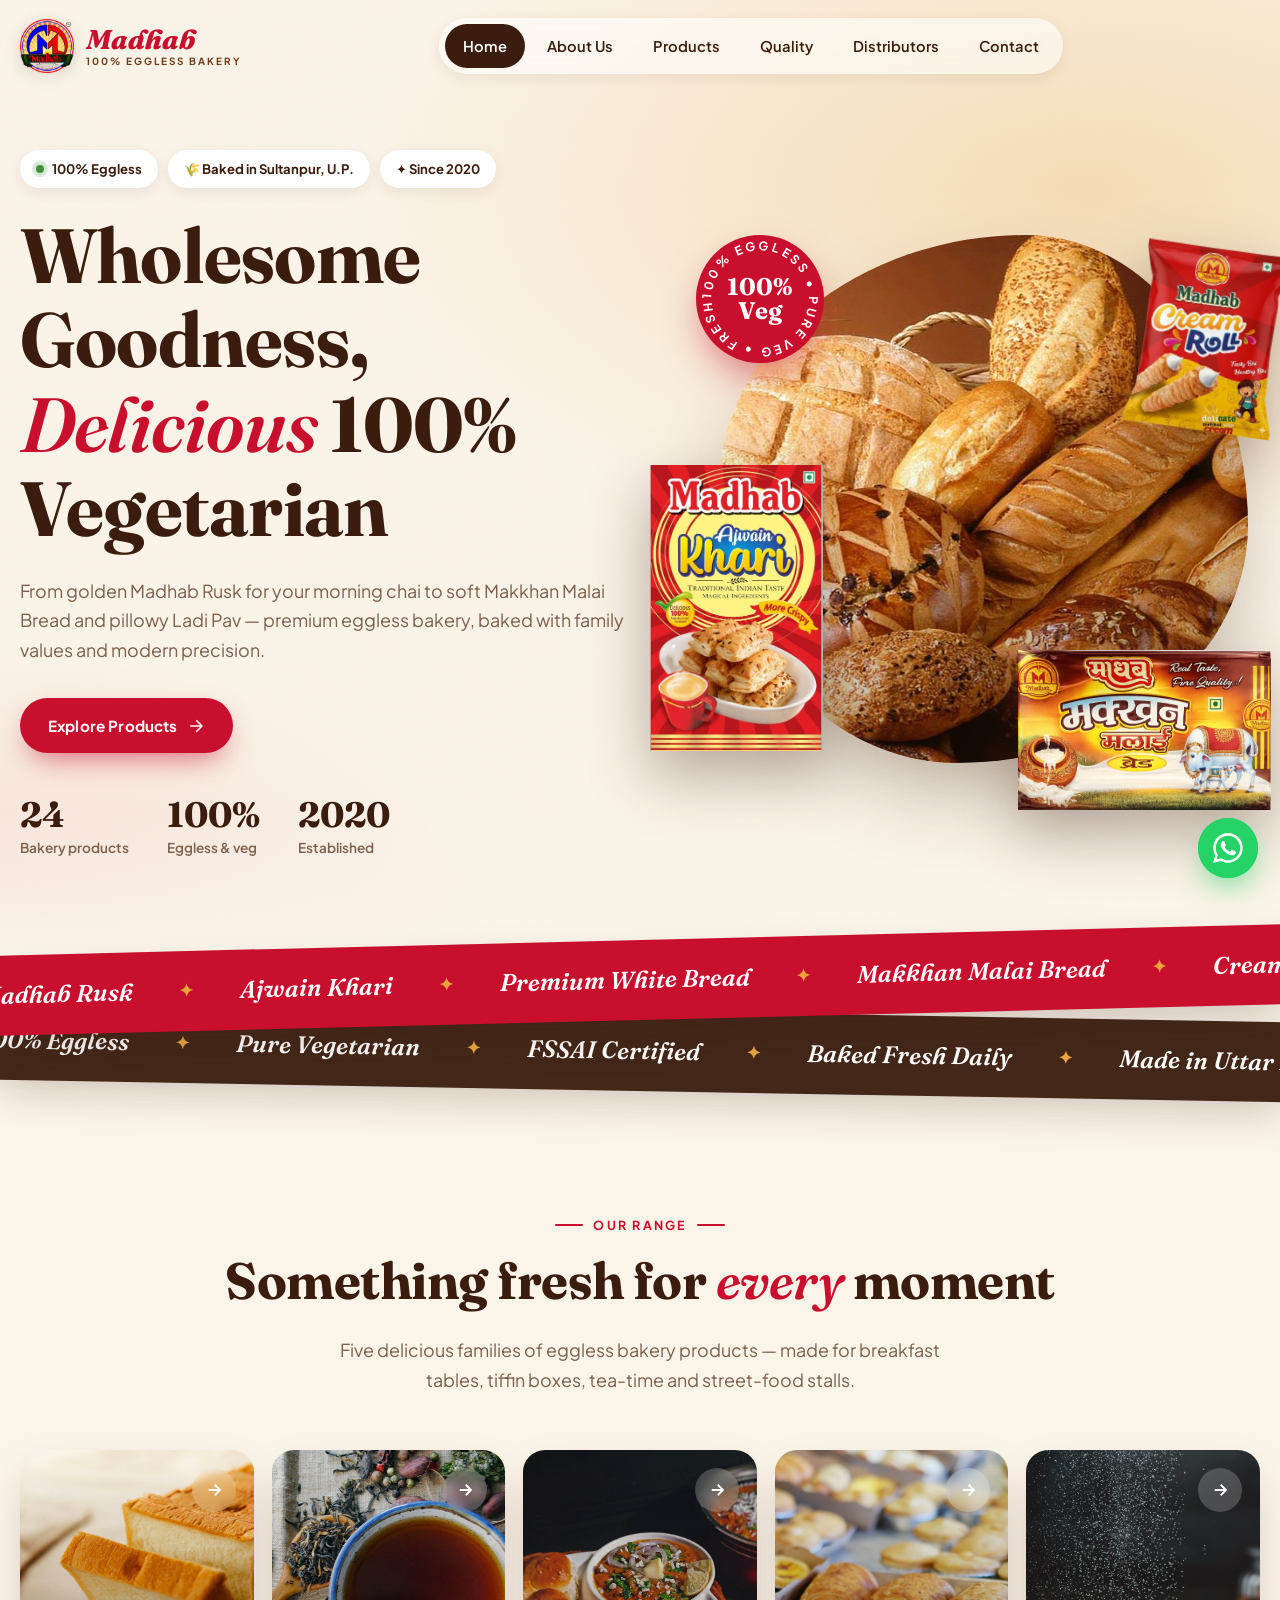
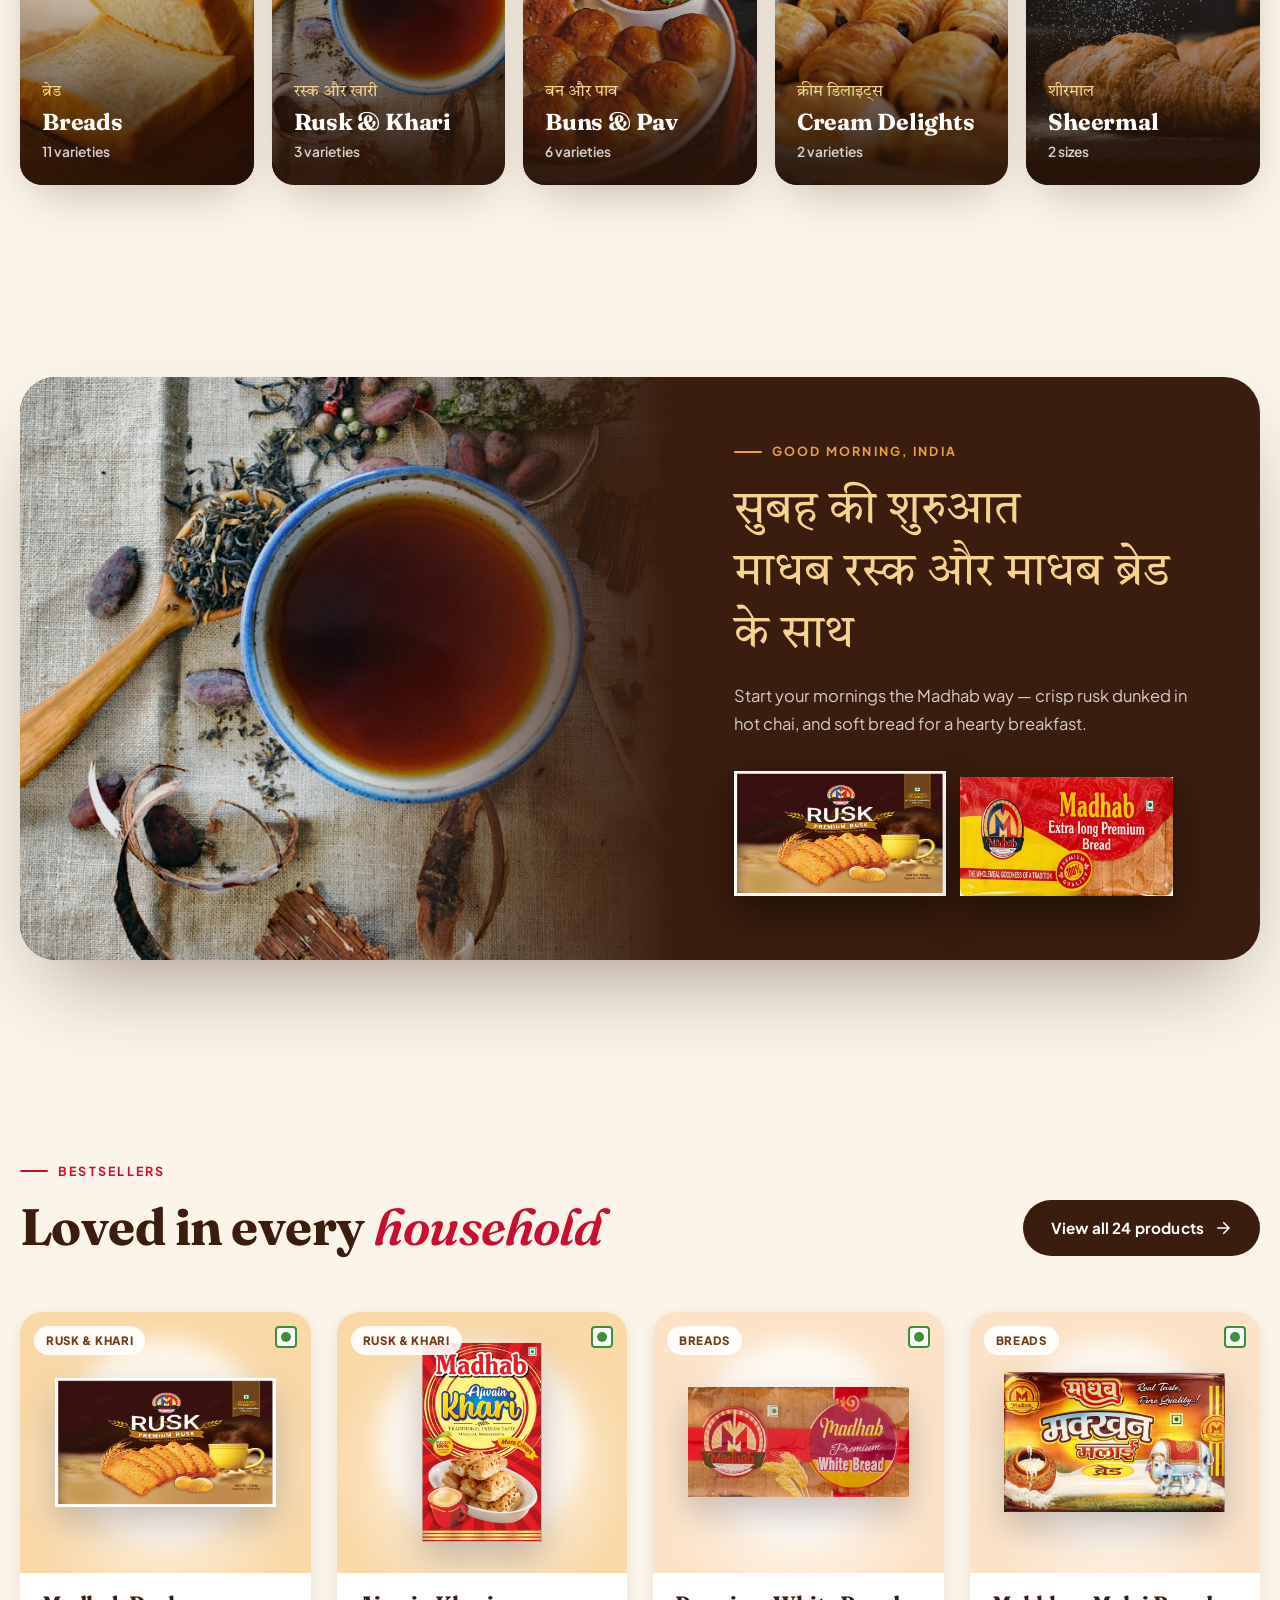
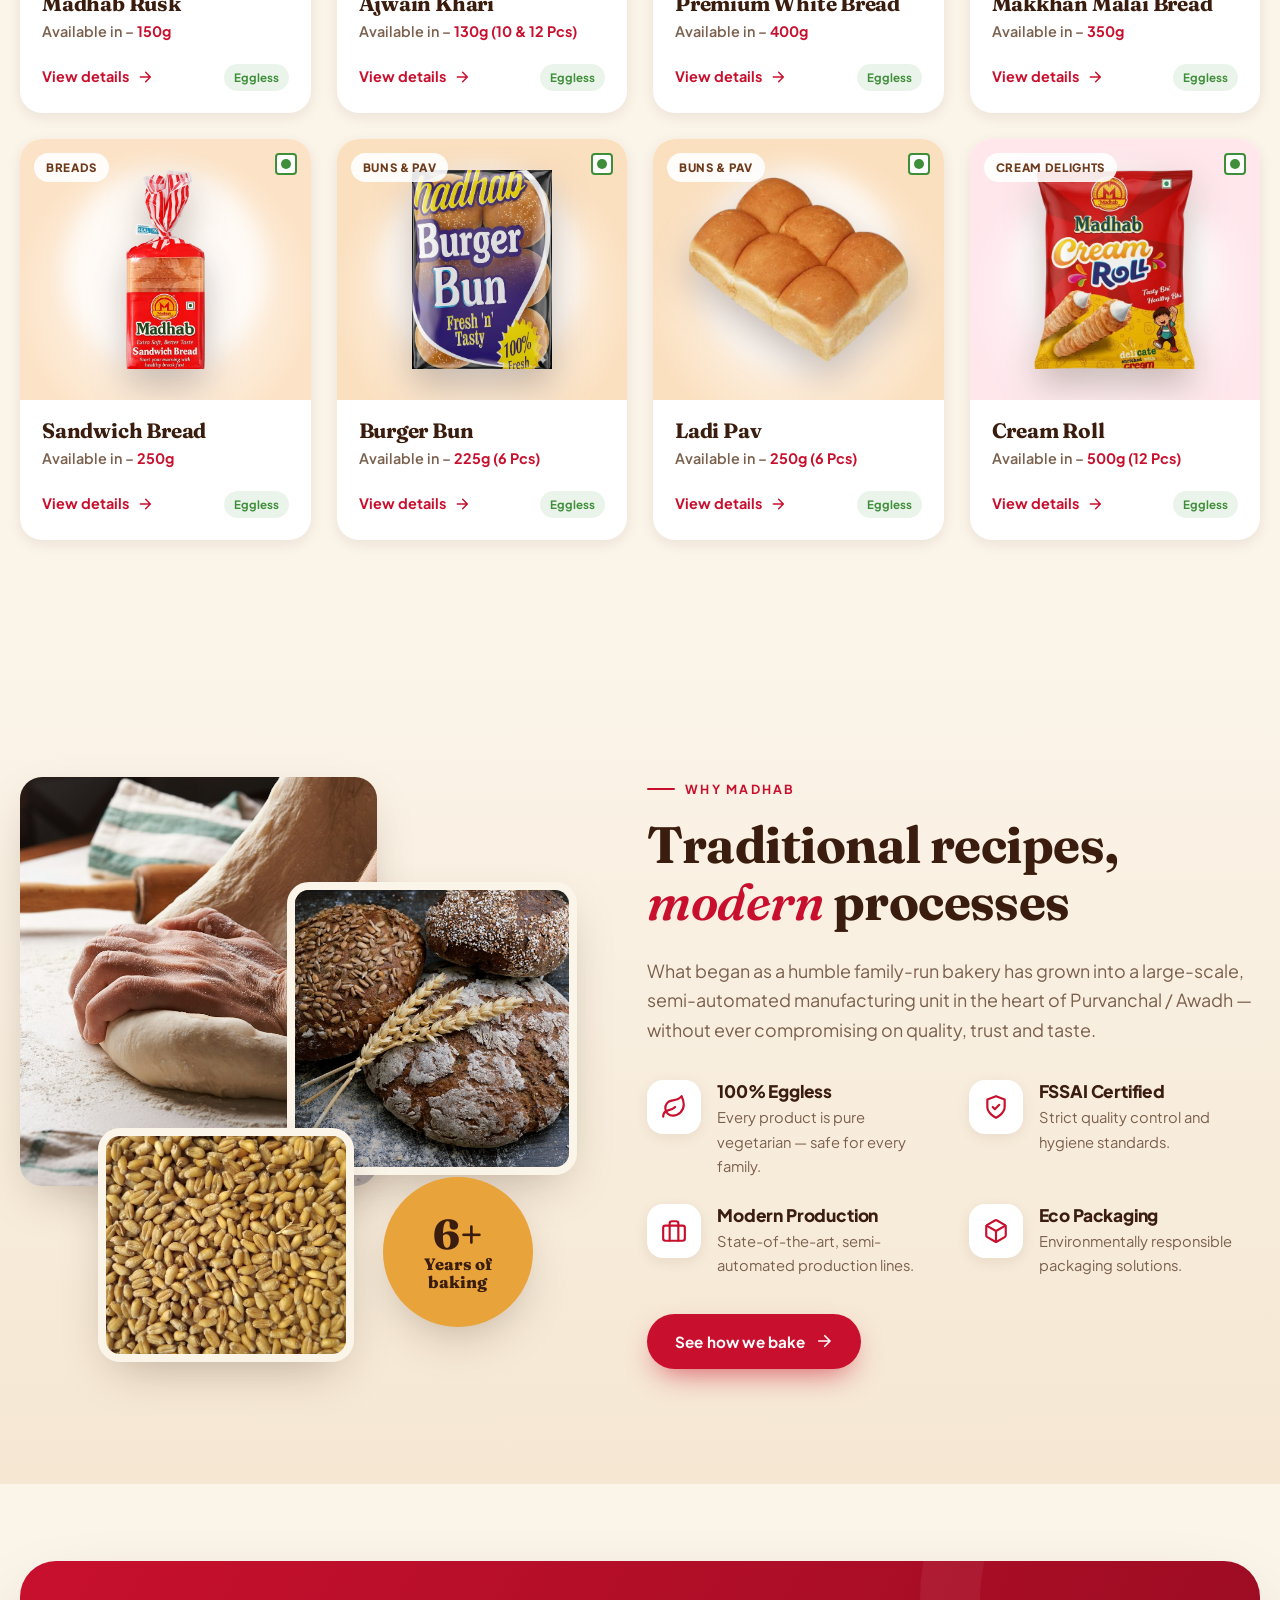
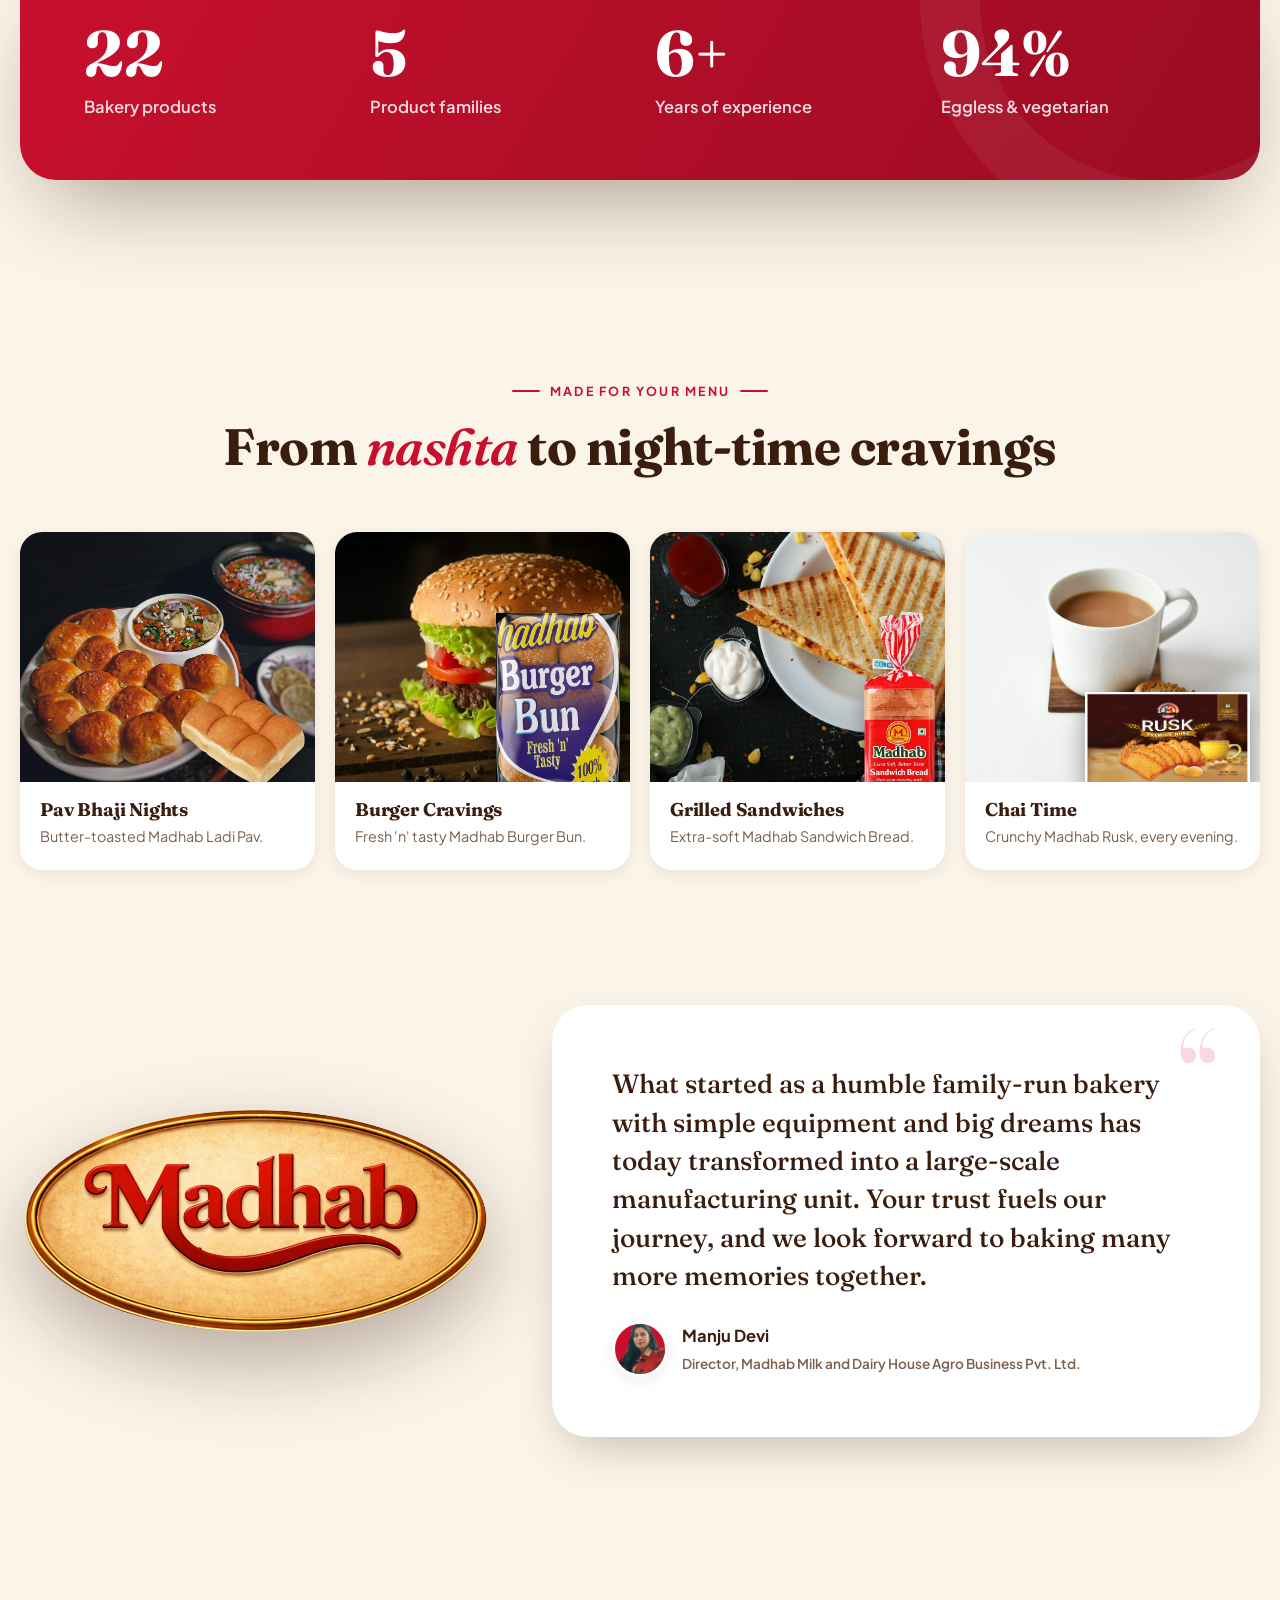
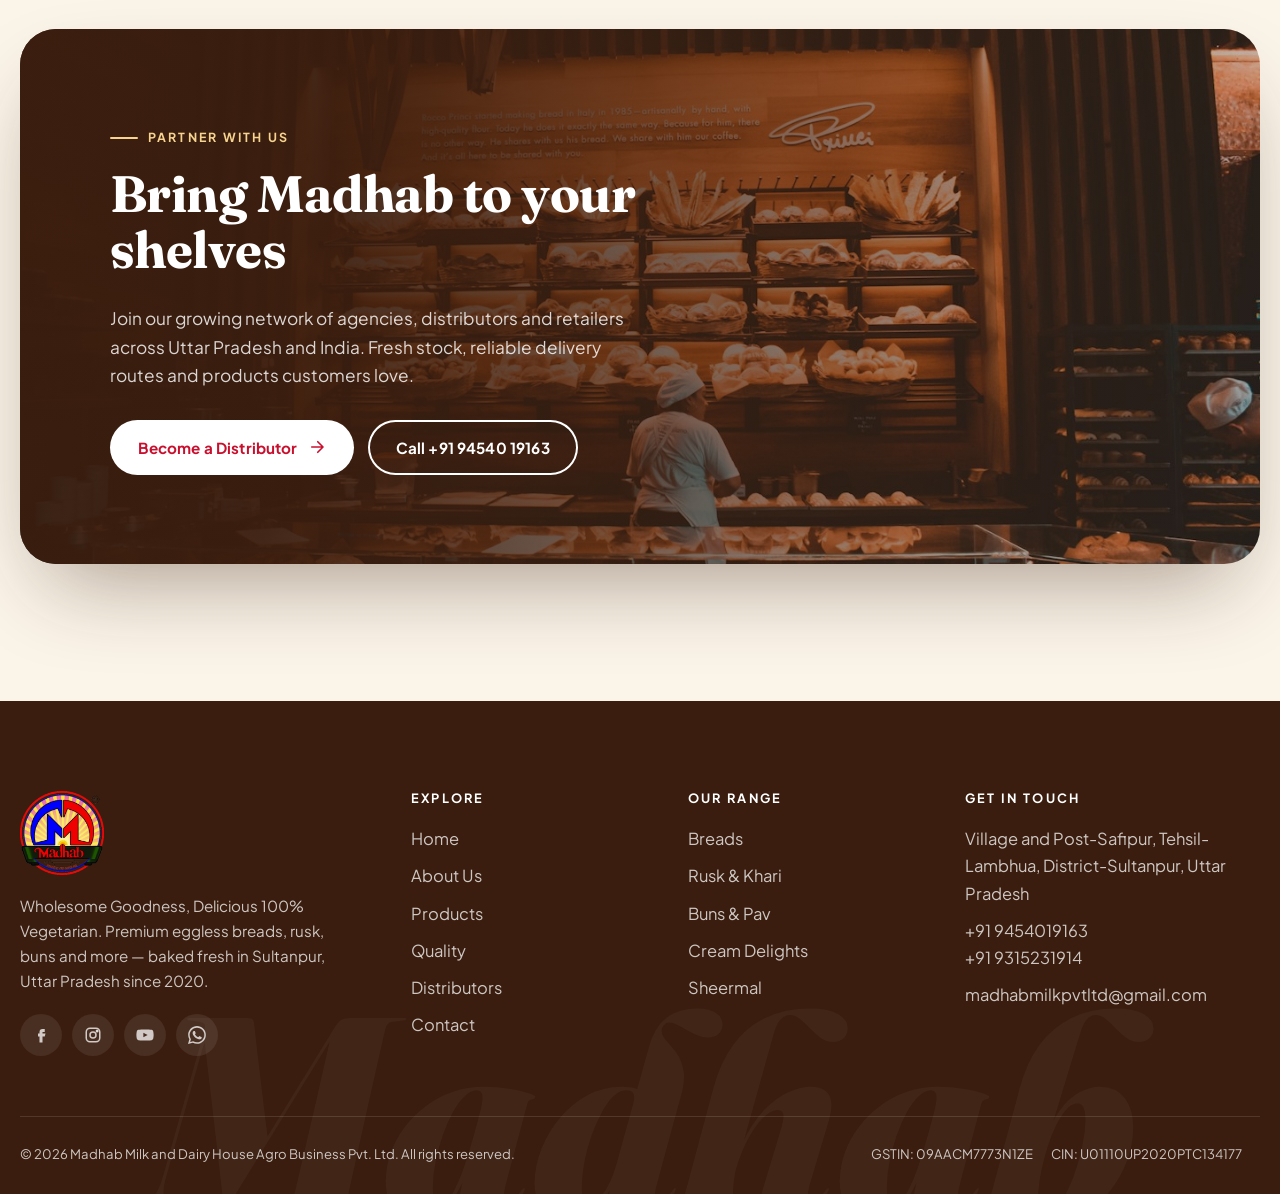
==== index.html @ 8123cd62 "website changes" ====
<!doctype html>
<html lang="en">
<head>
  <meta charset="utf-8">
  <meta name="viewport" content="width=device-width, initial-scale=1">
  <title>Madhab | Wholesome Goodness, Delicious 100% Vegetarian</title>
  <meta name="description" content="Madhab — premium 100% eggless bakery products from Sultanpur, Uttar Pradesh. Madhab Rusk, breads, Ajwain Khari, Cream Roll, Ladi Pav, Burger Bun, Sheermal and more.">
  <link rel="icon" href="assets/img/brand/emblem.png">
  <link rel="preconnect" href="https://fonts.googleapis.com">
  <link rel="preconnect" href="https://fonts.gstatic.com" crossorigin>
  <link href="https://fonts.googleapis.com/css2?family=Fraunces:ital,opsz,wght@0,9..144,500;0,9..144,700;0,9..144,800;1,9..144,500;1,9..144,600;1,9..144,800&family=Plus+Jakarta+Sans:wght@400;500;600;700;800&family=Tiro+Devanagari+Hindi&display=swap" rel="stylesheet">
  <link rel="stylesheet" href="css/style.css">
</head>
<body data-page="home">

  <!-- HERO -->
  <section class="hero">
    <div class="grain"></div>
    <div class="container hero-grid">
      <div>
        <div class="hero-badges reveal">
          <span class="pill"><span class="dot"></span> 100% Eggless</span>
          <span class="pill">🌾 Baked in Sultanpur, U.P.</span>
          <span class="pill">✦ Since 2020</span>
        </div>
        <h1 class="reveal" data-delay="1">
          <span class="line">Wholesome Goodness,</span>
          <span class="line"><em class="accent">Delicious</em> 100%</span>
          <span class="line">Vegetarian</span>
        </h1>
        <p class="lead reveal" data-delay="2">From golden Madhab Rusk for your morning chai to soft Makkhan Malai Bread and pillowy Ladi Pav — premium eggless bakery, baked with family values and modern precision.</p>
        <div class="hero-actions reveal" data-delay="3">
          <a class="btn btn-primary" href="products.html">Explore Products
            <svg viewBox="0 0 24 24" fill="none" stroke="currentColor" stroke-width="2.2" stroke-linecap="round" stroke-linejoin="round"><path d="M5 12h14M13 5l7 7-7 7"/></svg></a>
        </div>
        <div class="hero-stats reveal" data-delay="4">
          <div><strong data-count="24">24</strong><span>Bakery products</span></div>
          <div><strong data-count="100" data-suffix="%">100%</strong><span>Eggless &amp; veg</span></div>
          <div><strong>2020</strong><span>Established</span></div>
        </div>
      </div>

      <div class="hero-visual reveal" data-delay="2">
        <div class="hero-blob"><img src="assets/img/photos/hero-breads.jpg" alt="Freshly baked breads and buns"></div>
        <div class="hero-seal">
          <svg viewBox="0 0 100 100"><defs><path id="c" d="M50,50 m-38,0 a38,38 0 1,1 76,0 a38,38 0 1,1 -76,0"/></defs>
            <text font-size="9.5" font-weight="700" letter-spacing="2.2" fill="#fff"><textPath href="#c">100% EGGLESS • PURE VEG • FRESH •</textPath></text></svg>
          <b>100%<br>Veg</b>
        </div>
        <img class="float f1" src="assets/img/products/ajwain-khari.png" alt="Madhab Ajwain Khari">
        <img class="float f2" src="assets/img/products/cream-roll.png" alt="Madhab Cream Roll">
        <img class="float f3" src="assets/img/products/makkhan-malai-bread.png" alt="Madhab Makkhan Malai Bread">
      </div>
    </div>
  </section>

  <!-- MARQUEE -->
  <div class="marquee" aria-hidden="true">
    <div class="marquee-track">
      <span>Madhab Rusk</span><span>Ajwain Khari</span><span>Premium White Bread</span><span>Makkhan Malai Bread</span><span>Cream Roll</span><span>Cream Bun</span><span>Ladi Pav</span><span>Burger Bun</span><span>Sheermal Roti</span><span>Fruit Gattu</span>
      <span>Madhab Rusk</span><span>Ajwain Khari</span><span>Premium White Bread</span><span>Makkhan Malai Bread</span><span>Cream Roll</span><span>Cream Bun</span><span>Ladi Pav</span><span>Burger Bun</span><span>Sheermal Roti</span><span>Fruit Gattu</span>
    </div>
  </div>
  <div class="marquee alt" aria-hidden="true">
    <div class="marquee-track">
      <span>100% Eggless</span><span>Pure Vegetarian</span><span>FSSAI Certified</span><span>Baked Fresh Daily</span><span>Made in Uttar Pradesh</span><span>Trusted Across India</span>
      <span>100% Eggless</span><span>Pure Vegetarian</span><span>FSSAI Certified</span><span>Baked Fresh Daily</span><span>Made in Uttar Pradesh</span><span>Trusted Across India</span>
    </div>
  </div>

  <!-- CATEGORIES -->
  <section class="section">
    <div class="container">
      <div class="section-head center reveal">
        <span class="eyebrow">Our Range</span>
        <h2>Something fresh for <em class="accent">every</em> moment</h2>
        <p class="lead">Five delicious families of eggless bakery products — made for breakfast tables, tiffin boxes, tea-time and street-food stalls.</p>
      </div>
      <div class="cat-grid">
        <a class="cat-card reveal" href="products.html#breads"><img class="bg" src="assets/img/photos/sliced-bread.jpg" alt=""><span class="arrow"><svg viewBox="0 0 24 24" fill="none" stroke="currentColor" stroke-width="2.4"><path d="M5 12h14M13 5l7 7-7 7"/></svg></span><span class="hindi">ब्रेड</span><h3>Breads</h3><small>11 varieties</small></a>
        <a class="cat-card reveal" data-delay="1" href="products.html#rusk-khari"><img class="bg" src="assets/img/photos/chai.jpg" alt=""><span class="arrow"><svg viewBox="0 0 24 24" fill="none" stroke="currentColor" stroke-width="2.4"><path d="M5 12h14M13 5l7 7-7 7"/></svg></span><span class="hindi">रस्क और खारी</span><h3>Rusk &amp; Khari</h3><small>3 varieties</small></a>
        <a class="cat-card reveal" data-delay="2" href="products.html#buns-pav"><img class="bg" src="assets/img/photos/pav-bhaji.jpg" alt=""><span class="arrow"><svg viewBox="0 0 24 24" fill="none" stroke="currentColor" stroke-width="2.4"><path d="M5 12h14M13 5l7 7-7 7"/></svg></span><span class="hindi">बन और पाव</span><h3>Buns &amp; Pav</h3><small>6 varieties</small></a>
        <a class="cat-card reveal" data-delay="3" href="products.html#cream"><img class="bg" src="assets/img/photos/baked-tray.jpg" alt=""><span class="arrow"><svg viewBox="0 0 24 24" fill="none" stroke="currentColor" stroke-width="2.4"><path d="M5 12h14M13 5l7 7-7 7"/></svg></span><span class="hindi">क्रीम डिलाइट्स</span><h3>Cream Delights</h3><small>2 varieties</small></a>
        <a class="cat-card reveal" data-delay="4" href="products.html#sheermal"><img class="bg" src="assets/img/photos/flour-loaf.jpg" alt=""><span class="arrow"><svg viewBox="0 0 24 24" fill="none" stroke="currentColor" stroke-width="2.4"><path d="M5 12h14M13 5l7 7-7 7"/></svg></span><span class="hindi">शीरमाल</span><h3>Sheermal</h3><small>2 sizes</small></a>
      </div>
    </div>
  </section>

  <!-- MORNING BAND -->
  <section class="section-tight">
    <div class="container">
      <div class="morning reveal">
        <div class="morning-photo"><img src="assets/img/photos/chai.jpg" alt="A cup of hot chai"></div>
        <div class="morning-copy">
          <span class="eyebrow" style="color:var(--gold)">Good Morning, India</span>
          <p class="hindi">सुबह की शुरुआत<br>माधब रस्क और माधब ब्रेड के साथ</p>
          <p>Start your mornings the Madhab way — crisp rusk dunked in hot chai, and soft bread for a hearty breakfast.</p>
          <div class="morning-packs">
            <img src="assets/img/products/rusk-150g.png" alt="Madhab Rusk 150g">
            <img src="assets/img/products/extra-long-premium-bread.png" alt="Madhab Extra Long Premium Bread">
          </div>
        </div>
      </div>
    </div>
  </section>

  <!-- FEATURED -->
  <section class="section">
    <div class="container">
      <div class="section-head reveal" style="display:flex;justify-content:space-between;align-items:end;gap:30px;flex-wrap:wrap">
        <div>
          <span class="eyebrow">Bestsellers</span>
          <h2 style="margin:0">Loved in every <em class="accent">household</em></h2>
        </div>
        <a class="btn btn-dark" href="products.html">View all 24 products
          <svg viewBox="0 0 24 24" fill="none" stroke="currentColor" stroke-width="2.2" stroke-linecap="round" stroke-linejoin="round"><path d="M5 12h14M13 5l7 7-7 7"/></svg></a>
      </div>
      <div class="product-grid" id="featured-grid"></div>
    </div>
  </section>

  <!-- WHY MADHAB -->
  <section class="section" style="background:linear-gradient(180deg,var(--cream),var(--cream-2))">
    <div class="container why-grid">
      <div class="collage reveal">
        <img class="c1" src="assets/img/photos/kneading.jpg" alt="Baker kneading dough">
        <img class="c2" src="assets/img/photos/rustic-loaves.jpg" alt="Freshly baked loaves">
        <img class="c3" src="assets/img/photos/wheat-grains.jpg" alt="Wheat grains">
        <div class="badge-round"><div><span>6+</span>Years of<br>baking</div></div>
      </div>
      <div>
        <span class="eyebrow reveal">Why Madhab</span>
        <h2 class="reveal" data-delay="1">Traditional recipes, <em class="accent">modern</em> processes</h2>
        <p class="lead reveal" data-delay="2">What began as a humble family-run bakery has grown into a large-scale, semi-automated manufacturing unit in the heart of Purvanchal / Awadh — without ever compromising on quality, trust and taste.</p>
        <div class="feature-list">
          <div class="feature reveal">
            <div class="ico"><svg viewBox="0 0 24 24" fill="none" stroke="currentColor" stroke-width="2" stroke-linecap="round" stroke-linejoin="round"><path d="M11 20A7 7 0 0 1 9.8 6.1C15.5 5 17 4.5 19 2c1 2 2 4.2 2 8 0 5.5-4.8 10-10 10Z"/><path d="M2 21c0-3 1.9-5.4 5.2-6.1C9.5 14.4 12 13 13 12"/></svg></div>
            <div><h4>100% Eggless</h4><p>Every product is pure vegetarian — safe for every family.</p></div>
          </div>
          <div class="feature reveal" data-delay="1">
            <div class="ico"><svg viewBox="0 0 24 24" fill="none" stroke="currentColor" stroke-width="2" stroke-linecap="round" stroke-linejoin="round"><path d="M12 22s8-4 8-10V5l-8-3-8 3v7c0 6 8 10 8 10z"/><path d="m9 12 2 2 4-4"/></svg></div>
            <div><h4>FSSAI Certified</h4><p>Strict quality control and hygiene standards.</p></div>
          </div>
          <div class="feature reveal">
            <div class="ico"><svg viewBox="0 0 24 24" fill="none" stroke="currentColor" stroke-width="2" stroke-linecap="round" stroke-linejoin="round"><rect x="2" y="7" width="20" height="14" rx="2"/><path d="M16 21V5a2 2 0 0 0-2-2h-4a2 2 0 0 0-2 2v16"/></svg></div>
            <div><h4>Modern Production</h4><p>State-of-the-art, semi-automated production lines.</p></div>
          </div>
          <div class="feature reveal" data-delay="1">
            <div class="ico"><svg viewBox="0 0 24 24" fill="none" stroke="currentColor" stroke-width="2" stroke-linecap="round" stroke-linejoin="round"><path d="M21 16V8a2 2 0 0 0-1-1.7l-7-4a2 2 0 0 0-2 0l-7 4A2 2 0 0 0 3 8v8a2 2 0 0 0 1 1.7l7 4a2 2 0 0 0 2 0l7-4a2 2 0 0 0 1-1.7z"/><path d="M3.3 7 12 12l8.7-5M12 22V12"/></svg></div>
            <div><h4>Eco Packaging</h4><p>Environmentally responsible packaging solutions.</p></div>
          </div>
        </div>
        <a class="btn btn-primary reveal" href="quality.html" style="margin-top:36px">See how we bake
          <svg viewBox="0 0 24 24" fill="none" stroke="currentColor" stroke-width="2.2" stroke-linecap="round" stroke-linejoin="round"><path d="M5 12h14M13 5l7 7-7 7"/></svg></a>
      </div>
    </div>
  </section>

  <!-- STATS -->
  <section class="section-tight">
    <div class="container">
      <div class="stats-band reveal">
        <div class="stat"><strong data-count="24">24</strong><span>Bakery products</span></div>
        <div class="stat"><strong data-count="5">5</strong><span>Product families</span></div>
        <div class="stat"><strong data-count="6" data-suffix="+">6+</strong><span>Years of experience</span></div>
        <div class="stat"><strong data-count="100" data-suffix="%">100%</strong><span>Eggless &amp; vegetarian</span></div>
      </div>
    </div>
  </section>

  <!-- MEALS -->
  <section class="section">
    <div class="container">
      <div class="section-head center reveal">
        <span class="eyebrow">Made for your menu</span>
        <h2>From <em class="accent">nashta</em> to night-time cravings</h2>
      </div>
      <div class="meals">
        <a class="meal reveal" href="product.html?id=ladi-pav-250g">
          <div class="meal-img"><img src="assets/img/photos/pav-bhaji.jpg" alt="Pav bhaji"><img class="pack" src="assets/img/products/ladi-pav-250g.png" alt=""></div>
          <div class="meal-body"><h4>Pav Bhaji Nights</h4><p>Butter-toasted Madhab Ladi Pav.</p></div>
        </a>
        <a class="meal reveal" data-delay="1" href="product.html?id=burger-bun">
          <div class="meal-img"><img src="assets/img/photos/burger.jpg" alt="Veg burger"><img class="pack" src="assets/img/products/burger-bun.png" alt=""></div>
          <div class="meal-body"><h4>Burger Cravings</h4><p>Fresh 'n' tasty Madhab Burger Bun.</p></div>
        </a>
        <a class="meal reveal" data-delay="2" href="product.html?id=sandwich-bread">
          <div class="meal-img"><img src="assets/img/photos/sandwich.jpg" alt="Grilled sandwich"><img class="pack" src="assets/img/products/sandwich-bread.png" alt="" style="width:24%"></div>
          <div class="meal-body"><h4>Grilled Sandwiches</h4><p>Extra-soft Madhab Sandwich Bread.</p></div>
        </a>
        <a class="meal reveal" data-delay="3" href="product.html?id=madhab-rusk-150g">
          <div class="meal-img"><img src="assets/img/photos/tea-cookies.jpg" alt="Tea time"><img class="pack" src="assets/img/products/rusk-150g.png" alt="" style="width:56%"></div>
          <div class="meal-body"><h4>Chai Time</h4><p>Crunchy Madhab Rusk, every evening.</p></div>
        </a>
      </div>
    </div>
  </section>

  <!-- DIRECTOR QUOTE -->
  <section class="section" style="padding-top:20px">
    <div class="container quote-wrap">
      <div class="wordmark-art reveal"><img class="wm" src="assets/img/brand/wordmark.png" alt="Madhab"></div>
      <div class="quote-card reveal" data-delay="1">
        <div class="qmark">“</div>
        <blockquote>What started as a humble family-run bakery with simple equipment and big dreams has today transformed into a large-scale manufacturing unit. Your trust fuels our journey, and we look forward to baking many more memories together.</blockquote>
        <div class="quote-author">
          <img class="av av-photo" src="assets/img/team/manju-devi.png" alt="">
          <div><strong>Manju Devi</strong><span>Director, Madhab Milk and Dairy House Agro Business Pvt. Ltd.</span></div>
        </div>
      </div>
    </div>
  </section>

  <!-- CTA -->
  <section class="section-tight">
    <div class="container">
      <div class="cta reveal">
        <img src="assets/img/photos/bakery-shop.jpg" alt="">
        <span class="eyebrow" style="color:var(--gold-soft)">Partner with us</span>
        <h2>Bring Madhab to your shelves</h2>
        <p>Join our growing network of agencies, distributors and retailers across Uttar Pradesh and India. Fresh stock, reliable delivery routes and products customers love.</p>
        <div class="btns">
          <a class="btn btn-light" href="distributor.html">Become a Distributor
            <svg viewBox="0 0 24 24" fill="none" stroke="currentColor" stroke-width="2.2" stroke-linecap="round" stroke-linejoin="round"><path d="M5 12h14M13 5l7 7-7 7"/></svg></a>
          <a class="btn btn-ghost" style="color:#fff;box-shadow:inset 0 0 0 2px #fff" href="tel:+919454019163">Call +91 94540 19163</a>
        </div>
      </div>
    </div>
  </section>

  <script src="js/products.js"></script>
  <script src="js/main.js"></script>
</body>
</html>
---- css/style.css ----
/* ==========================================================
   Madhab — Wholesome Goodness, Delicious 100% Vegetarian
   ========================================================== */
:root {
  --cream: #FBF4E9;
  --cream-2: #F5E7D2;
  --cream-3: #EED9BA;
  --red: #C8102E;
  --red-deep: #9A0C22;
  --brown: #3A1D0E;
  --brown-2: #6E3B1C;
  --gold: #E8A33A;
  --gold-soft: #F6D38E;
  --green: #3F8F3A;
  --text: #2B190E;
  --muted: #7B604D;
  --white: #fff;
  --radius: 22px;
  --radius-lg: 36px;
  --shadow-sm: 0 4px 14px rgba(58, 29, 14, .08);
  --shadow: 0 18px 50px -18px rgba(58, 29, 14, .35);
  --shadow-lg: 0 40px 90px -30px rgba(58, 29, 14, .45);
  --ff-display: "Fraunces", Georgia, serif;
  --ff-body: "Plus Jakarta Sans", system-ui, -apple-system, sans-serif;
  --ff-hindi: "Tiro Devanagari Hindi", "Noto Sans Devanagari", serif;
  --container: 1240px;
  --ease: cubic-bezier(.2, .7, .2, 1);
}

*, *::before, *::after { box-sizing: border-box; }
html { scroll-behavior: smooth; }
body {
  margin: 0;
  font-family: var(--ff-body);
  color: var(--text);
  background: var(--cream);
  line-height: 1.65;
  font-size: 16.5px;
  -webkit-font-smoothing: antialiased;
  overflow-x: hidden;
}
img { max-width: 100%; display: block; }
a { color: inherit; text-decoration: none; }
button, input, select, textarea { font: inherit; }
h1, h2, h3, h4 { font-family: var(--ff-display); color: var(--brown); line-height: 1.1; margin: 0 0 .5em; font-weight: 700; letter-spacing: -.01em; }
h1 { font-size: clamp(2.6rem, 6vw, 5rem); }
h2 { font-size: clamp(2rem, 4vw, 3.2rem); }
h3 { font-size: 1.35rem; }
p { margin: 0 0 1em; }
em.accent, .accent { font-style: italic; color: var(--red); font-weight: 600; }
.hindi { font-family: var(--ff-hindi); }

.container { width: min(var(--container), 100% - 40px); margin-inline: auto; }
.section { padding: clamp(70px, 9vw, 130px) 0; position: relative; }
.section-tight { padding: clamp(50px, 6vw, 80px) 0; }
.center { text-align: center; }

.eyebrow {
  display: inline-flex; align-items: center; gap: 10px;
  font-size: .78rem; font-weight: 700; letter-spacing: .18em; text-transform: uppercase;
  color: var(--red); margin-bottom: 18px;
}
.eyebrow::before { content: ""; width: 28px; height: 2px; background: currentColor; border-radius: 2px; }
.center .eyebrow::after { content: ""; width: 28px; height: 2px; background: currentColor; border-radius: 2px; }
.lead { font-size: 1.12rem; color: var(--muted); max-width: 620px; }
.center .lead { margin-inline: auto; }
.section-head { margin-bottom: 56px; }

/* ---------- Buttons ---------- */
.btn {
  display: inline-flex; align-items: center; gap: 10px;
  padding: 15px 28px; border-radius: 999px; border: 0; cursor: pointer;
  font-weight: 700; font-size: .95rem; letter-spacing: .01em;
  transition: transform .35s var(--ease), box-shadow .35s var(--ease), background .3s;
}
.btn svg { width: 18px; height: 18px; transition: transform .35s var(--ease); }
.btn:hover svg { transform: translateX(4px); }
.btn-primary { background: var(--red); color: #fff; box-shadow: 0 12px 30px -10px rgba(200, 16, 46, .7); }
.btn-primary:hover { background: var(--red-deep); transform: translateY(-2px); }
.btn-dark { background: var(--brown); color: #fff; }
.btn-dark:hover { background: #22110a; transform: translateY(-2px); }
.btn-ghost { background: transparent; color: var(--brown); box-shadow: inset 0 0 0 2px var(--brown); }
.btn-ghost:hover { background: var(--brown); color: #fff; }
.btn-light { background: #fff; color: var(--red); }
.btn-light:hover { transform: translateY(-2px); box-shadow: var(--shadow); }
.btn-wa { background: #25D366; color: #fff; }
.btn-wa:hover { background: #1ebe5a; transform: translateY(-2px); }

/* ---------- Header ---------- */
.site-header {
  position: fixed; inset: 0 0 auto 0; z-index: 100;
  transition: background .4s, box-shadow .4s, padding .4s;
  padding: 18px 0;
}
.site-header.scrolled {
  background: rgba(251, 244, 233, .86);
  backdrop-filter: saturate(1.4) blur(14px);
  -webkit-backdrop-filter: saturate(1.4) blur(14px);
  box-shadow: 0 6px 30px -12px rgba(58, 29, 14, .25);
  padding: 10px 0;
}
.nav { display: flex; align-items: center; justify-content: space-between; gap: 24px; }
.brand { display: flex; align-items: center; gap: 12px; }
.brand img { width: 54px; height: 54px; object-fit: contain; filter: drop-shadow(0 4px 8px rgba(0,0,0,.15)); transition: width .4s, height .4s; }
.scrolled .brand img { width: 46px; height: 46px; }
.brand-text { display: flex; flex-direction: column; line-height: 1; }
.brand-text strong { font-family: var(--ff-display); font-size: 1.7rem; color: var(--red); font-style: italic; font-weight: 800; }
.brand-text small { font-size: .62rem; letter-spacing: .2em; text-transform: uppercase; color: var(--brown-2); font-weight: 700; margin-top: 4px; }
.nav-links { display: flex; align-items: center; gap: 4px; list-style: none; margin: 0; padding: 6px; background: rgba(255,255,255,.55); border-radius: 999px; box-shadow: var(--shadow-sm); backdrop-filter: blur(8px); }
.nav-links a { display: block; padding: 10px 18px; border-radius: 999px; font-weight: 600; font-size: .92rem; color: var(--brown); transition: background .3s, color .3s; }
.nav-links a:hover { background: var(--cream-2); }
.nav-links a.active { background: var(--brown); color: #fff; }
.nav-cta { display: flex; align-items: center; gap: 12px; }
.nav-cta .btn { padding: 12px 22px; }
.menu-toggle { display: none; width: 48px; height: 48px; border-radius: 50%; border: 0; background: var(--brown); color: #fff; cursor: pointer; align-items: center; justify-content: center; }
.menu-toggle span, .menu-toggle span::before, .menu-toggle span::after { display: block; width: 20px; height: 2px; background: #fff; border-radius: 2px; position: relative; transition: transform .3s, background .3s; }
.menu-toggle span::before, .menu-toggle span::after { content: ""; position: absolute; left: 0; }
.menu-toggle span::before { top: -6px; }
.menu-toggle span::after { top: 6px; }
.menu-open .menu-toggle span { background: transparent; }
.menu-open .menu-toggle span::before { transform: translateY(6px) rotate(45deg); }
.menu-open .menu-toggle span::after { transform: translateY(-6px) rotate(-45deg); }

/* ---------- Hero (home) ---------- */
.hero {
  position: relative; min-height: min(100vh, 940px); padding: 150px 0 90px;
  display: flex; align-items: center; overflow: hidden;
  background:
    radial-gradient(1200px 600px at 85% 20%, rgba(232, 163, 58, .28), transparent 60%),
    radial-gradient(800px 500px at 0% 100%, rgba(200, 16, 46, .10), transparent 60%),
    var(--cream);
}
.hero::after {
  content: ""; position: absolute; inset: auto 0 0 0; height: 140px;
  background: linear-gradient(to bottom, transparent, var(--cream));
  pointer-events: none;
}
.hero-grid { display: grid; grid-template-columns: 1.05fr 1fr; gap: 60px; align-items: center; position: relative; z-index: 2; }
.hero h1 { margin-bottom: 24px; }
.hero h1 .line { display: block; }
.hero-badges { display: flex; flex-wrap: wrap; gap: 10px; margin-bottom: 26px; }
.pill {
  display: inline-flex; align-items: center; gap: 8px; padding: 8px 16px; border-radius: 999px;
  background: #fff; font-size: .82rem; font-weight: 700; color: var(--brown); box-shadow: var(--shadow-sm);
}
.pill .dot { width: 8px; height: 8px; border-radius: 50%; background: var(--green); box-shadow: 0 0 0 4px rgba(63, 143, 58, .2); }
.hero-actions { display: flex; flex-wrap: wrap; gap: 14px; margin: 34px 0 44px; }
.hero-stats { display: flex; gap: 38px; flex-wrap: wrap; }
.hero-stats div strong { display: block; font-family: var(--ff-display); font-size: 2.2rem; color: var(--brown); line-height: 1; }
.hero-stats div span { font-size: .85rem; color: var(--muted); font-weight: 600; }

.hero-visual { position: relative; aspect-ratio: 1 / 1.02; }
.hero-blob {
  position: absolute; inset: 4% 2% 6% 6%;
  border-radius: 58% 42% 55% 45% / 48% 55% 45% 52%;
  overflow: hidden; box-shadow: var(--shadow-lg);
  animation: morph 14s ease-in-out infinite;
}
.hero-blob img { width: 100%; height: 100%; object-fit: cover; transform: scale(1.08); }
.hero-blob::after { content: ""; position: absolute; inset: 0; background: linear-gradient(160deg, transparent 40%, rgba(58, 29, 14, .45)); }
@keyframes morph {
  0%, 100% { border-radius: 58% 42% 55% 45% / 48% 55% 45% 52%; }
  50% { border-radius: 45% 55% 42% 58% / 55% 45% 55% 45%; }
}
.float { position: absolute; filter: drop-shadow(0 24px 30px rgba(58, 29, 14, .35)); animation: bob 6s ease-in-out infinite; }
.float.f1 { width: 30%; left: -6%; bottom: 8%; animation-delay: -1s; }
.float.f2 { width: 26%; right: -4%; top: 6%; animation-delay: -3s; rotate: 8deg; }
.float.f3 { width: 44%; right: -2%; bottom: -2%; animation-delay: -2s; }
@keyframes bob { 0%, 100% { translate: 0 0; } 50% { translate: 0 -16px; } }
.hero-seal {
  position: absolute; top: 4%; left: 2%; width: 128px; height: 128px; border-radius: 50%;
  background: var(--red); color: #fff; display: grid; place-items: center; text-align: center;
  box-shadow: 0 18px 40px -10px rgba(200, 16, 46, .6);
  animation: spin 22s linear infinite;
}
.hero-seal svg { position: absolute; inset: 0; width: 100%; height: 100%; }
.hero-seal b { font-family: var(--ff-display); font-size: 1.5rem; line-height: 1; animation: spin 22s linear infinite reverse; }
@keyframes spin { to { rotate: 360deg; } }
.grain {
  position: absolute; inset: 0; pointer-events: none; opacity: .35; mix-blend-mode: multiply;
  background-image: url("data:image/svg+xml,%3Csvg xmlns='http://www.w3.org/2000/svg' width='160' height='160'%3E%3Cfilter id='n'%3E%3CfeTurbulence type='fractalNoise' baseFrequency='.9' numOctaves='2'/%3E%3CfeColorMatrix values='0 0 0 0 .4 0 0 0 0 .25 0 0 0 0 .1 0 0 0 .08 0'/%3E%3C/filter%3E%3Crect width='100%25' height='100%25' filter='url(%23n)'/%3E%3C/svg%3E");
}

/* ---------- Marquee ---------- */
.marquee { background: var(--red); color: #fff; overflow: hidden; padding: 20px 0; transform: rotate(-1.4deg); margin: -10px -20px 0; position: relative; z-index: 5; box-shadow: var(--shadow); }
.marquee.alt { background: var(--brown); transform: rotate(1deg); margin-top: -8px; z-index: 4; opacity: .95; }
.marquee-track { display: flex; gap: 46px; width: max-content; animation: marquee 40s linear infinite; }
.marquee.alt .marquee-track { animation-direction: reverse; }
.marquee-track span { font-family: var(--ff-display); font-size: 1.5rem; font-style: italic; font-weight: 600; white-space: nowrap; display: inline-flex; align-items: center; gap: 46px; }
.marquee-track span::after { content: "✦"; color: var(--gold); font-style: normal; font-size: 1.1rem; }
@keyframes marquee { to { transform: translateX(-50%); } }

/* ---------- Morning band (Hindi) ---------- */
.morning {
  position: relative; border-radius: var(--radius-lg); overflow: hidden; min-height: 520px;
  display: grid; grid-template-columns: 1.1fr 1fr; background: var(--brown); color: #fff; box-shadow: var(--shadow-lg);
}
.morning-photo { position: relative; }
.morning-photo img { width: 100%; height: 100%; object-fit: cover; }
.morning-photo::after { content: ""; position: absolute; inset: 0; background: linear-gradient(90deg, transparent 50%, var(--brown)); }
.morning-copy { padding: clamp(40px, 5vw, 70px); display: flex; flex-direction: column; justify-content: center; position: relative; }
.morning-copy .hindi { font-size: clamp(2rem, 3.6vw, 3rem); line-height: 1.35; color: var(--gold-soft); margin-bottom: 16px; }
.morning-copy p { color: rgba(255,255,255,.78); }
.morning-packs { display: flex; gap: 14px; margin-top: 18px; align-items: flex-end; }
.morning-packs img { width: 46%; filter: drop-shadow(0 16px 20px rgba(0,0,0,.45)); transition: transform .5s var(--ease); }
.morning-packs img:hover { transform: translateY(-8px) rotate(-2deg); }

/* ---------- Category cards ---------- */
.cat-grid { display: grid; grid-template-columns: repeat(5, 1fr); gap: 18px; }
.cat-card {
  position: relative; border-radius: var(--radius); overflow: hidden; aspect-ratio: 3 / 4.3;
  color: #fff; display: flex; flex-direction: column; justify-content: flex-end; padding: 22px;
  box-shadow: var(--shadow); isolation: isolate;
  transition: transform .5s var(--ease);
}
.cat-card img.bg { position: absolute; inset: 0; width: 100%; height: 100%; object-fit: cover; z-index: -2; transition: transform .8s var(--ease); }
.cat-card::before { content: ""; position: absolute; inset: 0; z-index: -1; background: linear-gradient(to top, rgba(40, 18, 6, .92) 5%, rgba(40, 18, 6, .15) 60%, transparent); }
.cat-card:hover { transform: translateY(-8px); }
.cat-card:hover img.bg { transform: scale(1.1); }
.cat-card .hindi { font-size: 1rem; color: var(--gold-soft); }
.cat-card h3 { color: #fff; margin: 4px 0 6px; font-size: 1.45rem; }
.cat-card small { opacity: .8; font-weight: 600; }
.cat-card .arrow { position: absolute; top: 18px; right: 18px; width: 44px; height: 44px; border-radius: 50%; background: rgba(255,255,255,.2); backdrop-filter: blur(6px); display: grid; place-items: center; transition: background .3s, transform .4s var(--ease); }
.cat-card:hover .arrow { background: var(--red); transform: rotate(-45deg); }
.cat-card .arrow svg { width: 18px; }

/* ---------- Product cards ---------- */
.product-grid { display: grid; grid-template-columns: repeat(auto-fill, minmax(250px, 1fr)); gap: 26px; }
.product-card {
  background: #fff; border-radius: var(--radius); overflow: hidden; position: relative;
  box-shadow: var(--shadow-sm); transition: transform .45s var(--ease), box-shadow .45s var(--ease);
  display: flex; flex-direction: column;
}
.product-card:hover { transform: translateY(-8px); box-shadow: var(--shadow); }
.product-media {
  aspect-ratio: 1 / .9; display: grid; place-items: center; padding: 28px; position: relative; overflow: hidden;
  background: radial-gradient(circle at 50% 60%, #fff 0%, var(--tint, var(--cream-2)) 70%);
}
.product-media::before { content: ""; position: absolute; width: 70%; aspect-ratio: 1; border-radius: 50%; background: rgba(255,255,255,.7); filter: blur(10px); }
.product-media img { position: absolute; inset: 12%; width: 76%; height: 76%; object-fit: contain; filter: drop-shadow(0 16px 18px rgba(58, 29, 14, .28)); transition: transform .6s var(--ease); }
.product-card:hover .product-media img { transform: scale(1.08) rotate(-2deg); }
.product-tag { position: absolute; top: 14px; left: 14px; z-index: 2; padding: 5px 12px; border-radius: 999px; background: rgba(255,255,255,.9); font-size: .72rem; font-weight: 800; letter-spacing: .06em; text-transform: uppercase; color: var(--brown-2); }
.veg-mark { position: absolute; top: 14px; right: 14px; z-index: 2; width: 22px; height: 22px; border: 2px solid var(--green); border-radius: 4px; display: grid; place-items: center; background: #fff; }
.veg-mark::after { content: ""; width: 10px; height: 10px; border-radius: 50%; background: var(--green); }
.product-body { padding: 20px 22px 22px; display: flex; flex-direction: column; gap: 4px; flex: 1; }
.product-body h3 { font-size: 1.3rem; margin: 0; }
.product-size { font-size: .9rem; color: var(--muted); font-weight: 600; }
.product-size b { color: var(--red); }
.product-foot { display: flex; align-items: center; justify-content: space-between; margin-top: auto; padding-top: 16px; }
.link-arrow { display: inline-flex; align-items: center; gap: 8px; font-weight: 700; font-size: .9rem; color: var(--red); }
.link-arrow svg { width: 16px; transition: transform .3s; }
.product-card:hover .link-arrow svg { transform: translateX(4px); }
.eggless-chip { font-size: .72rem; font-weight: 700; color: var(--green); background: rgba(63, 143, 58, .1); padding: 4px 10px; border-radius: 999px; }

/* ---------- Features ---------- */
.why-grid { display: grid; grid-template-columns: 1fr 1.1fr; gap: 70px; align-items: center; }
.collage { position: relative; aspect-ratio: 1 / 1.05; }
.collage img { position: absolute; border-radius: var(--radius); object-fit: cover; box-shadow: var(--shadow); }
.collage .c1 { width: 64%; height: 70%; top: 0; left: 0; }
.collage .c2 { width: 52%; height: 50%; right: 0; top: 18%; border: 8px solid var(--cream); }
.collage .c3 { width: 46%; height: 40%; left: 14%; bottom: 0; border: 8px solid var(--cream); }
.collage .badge-round {
  position: absolute; right: 8%; bottom: 6%; width: 150px; height: 150px; border-radius: 50%;
  background: var(--gold); color: var(--brown); display: grid; place-items: center; text-align: center;
  font-family: var(--ff-display); font-weight: 800; line-height: 1.05; box-shadow: var(--shadow);
}
.collage .badge-round span { font-size: 2.6rem; display: block; }
.feature-list { display: grid; grid-template-columns: 1fr 1fr; gap: 26px 30px; margin-top: 36px; }
.feature { display: flex; gap: 16px; align-items: flex-start; }
.feature .ico { flex: none; width: 54px; height: 54px; border-radius: 16px; background: #fff; box-shadow: var(--shadow-sm); display: grid; place-items: center; color: var(--red); }
.feature .ico svg { width: 26px; height: 26px; }
.feature h4 { font-size: 1.08rem; margin: 2px 0 4px; font-family: var(--ff-body); font-weight: 800; }
.feature p { font-size: .92rem; color: var(--muted); margin: 0; }

/* ---------- Stats band ---------- */
.stats-band {
  background: linear-gradient(120deg, var(--red) 0%, var(--red-deep) 100%); color: #fff;
  border-radius: var(--radius-lg); padding: 60px clamp(24px, 5vw, 70px); position: relative; overflow: hidden;
  display: grid; grid-template-columns: repeat(4, 1fr); gap: 30px; box-shadow: var(--shadow-lg);
}
.stats-band::before { content: ""; position: absolute; width: 480px; height: 480px; border-radius: 50%; border: 60px solid rgba(255,255,255,.06); right: -140px; top: -200px; }
.stat strong { display: block; font-family: var(--ff-display); font-size: clamp(2.6rem, 5vw, 4rem); line-height: 1; margin-bottom: 8px; }
.stat span { font-weight: 600; opacity: .85; }

/* ---------- Meals / serving ---------- */
.meals { display: grid; grid-template-columns: repeat(4, 1fr); gap: 20px; }
.meal { border-radius: var(--radius); overflow: hidden; background: #fff; box-shadow: var(--shadow-sm); transition: transform .45s var(--ease); }
.meal:hover { transform: translateY(-6px); }
.meal-img { aspect-ratio: 4 / 3.4; overflow: hidden; position: relative; }
.meal-img img { width: 100%; height: 100%; object-fit: cover; transition: transform .8s var(--ease); }
.meal:hover .meal-img img { transform: scale(1.08); }
.meal-img .pack { position: absolute; right: 10px; bottom: -6px; width: 42%; height: auto; object-fit: contain; filter: drop-shadow(0 10px 12px rgba(0,0,0,.4)); }
.meal-body { padding: 18px 20px 22px; }
.meal-body h4 { font-size: 1.15rem; margin-bottom: 4px; }
.meal-body p { font-size: .9rem; color: var(--muted); margin: 0; }

/* ---------- Quote ---------- */
.quote-wrap { display: grid; grid-template-columns: .8fr 1.2fr; gap: 60px; align-items: center; }
.quote-card { background: #fff; border-radius: var(--radius-lg); padding: clamp(32px, 5vw, 60px); box-shadow: var(--shadow); position: relative; }
.quote-card .qmark { font-family: var(--ff-display); font-size: 9rem; line-height: .6; color: var(--red); opacity: .15; position: absolute; top: 40px; right: 40px; }
.quote-card blockquote { margin: 0 0 26px; font-family: var(--ff-display); font-size: clamp(1.25rem, 2.2vw, 1.65rem); line-height: 1.45; color: var(--brown); font-weight: 500; }
.quote-author { display: flex; align-items: center; gap: 14px; }
.quote-author .av { width: 56px; height: 56px; border-radius: 50%; background: var(--red); color: #fff; display: grid; place-items: center; font-family: var(--ff-display); font-weight: 700; font-size: 1.3rem; }
.quote-author strong { display: block; color: var(--brown); }
.quote-author span { font-size: .85rem; color: var(--muted); font-weight: 600; }
.wordmark-art { position: relative; }
.wordmark-art img.wm { width: 100%; filter: drop-shadow(0 30px 40px rgba(58, 29, 14, .35)); }

/* ---------- CTA ---------- */
.cta {
  position: relative; border-radius: var(--radius-lg); overflow: hidden; padding: clamp(50px, 7vw, 90px);
  color: #fff; isolation: isolate; box-shadow: var(--shadow-lg);
}
.cta > img { position: absolute; inset: 0; width: 100%; height: 100%; object-fit: cover; z-index: -2; }
.cta::before { content: ""; position: absolute; inset: 0; z-index: -1; background: linear-gradient(100deg, rgba(58, 29, 14, .95) 25%, rgba(58, 29, 14, .5) 70%, rgba(58, 29, 14, .2)); }
.cta h2 { color: #fff; max-width: 640px; }
.cta p { color: rgba(255,255,255,.82); max-width: 540px; font-size: 1.08rem; }
.cta .btns { display: flex; gap: 14px; flex-wrap: wrap; margin-top: 30px; }

/* ---------- Page hero (inner pages) ---------- */
.page-hero {
  position: relative; padding: 190px 0 110px; color: #fff; overflow: hidden; isolation: isolate;
  border-radius: 0 0 var(--radius-lg) var(--radius-lg);
}
.page-hero > img { position: absolute; inset: 0; width: 100%; height: 100%; object-fit: cover; z-index: -2; transform: scale(1.05); }
.page-hero::before { content: ""; position: absolute; inset: 0; z-index: -1; background: linear-gradient(180deg, rgba(40, 18, 6, .55), rgba(40, 18, 6, .85)); }
.page-hero h1 { color: #fff; max-width: 900px; font-size: clamp(2.6rem, 6vw, 4.6rem); }
.page-hero .lead { color: rgba(255,255,255,.85); }
.page-hero .eyebrow { color: var(--gold-soft); }
.crumbs { display: flex; gap: 8px; font-size: .85rem; font-weight: 600; opacity: .8; margin-bottom: 20px; }
.crumbs a:hover { color: var(--gold-soft); }
/* on inner pages, header text is light until scrolled */
body.dark-top .site-header:not(.scrolled) .brand-text strong { color: #fff; }
body.dark-top .site-header:not(.scrolled) .brand-text small { color: rgba(255,255,255,.8); }

/* ---------- About ---------- */
.split { display: grid; grid-template-columns: 1fr 1fr; gap: 70px; align-items: center; }
.split.reverse > :first-child { order: 2; }
.img-stack { position: relative; }
.img-stack .main { border-radius: var(--radius-lg); width: 100%; aspect-ratio: 4/4.4; object-fit: cover; box-shadow: var(--shadow-lg); }
.img-stack .mini { position: absolute; width: 46%; bottom: -40px; right: -30px; border-radius: var(--radius); border: 8px solid var(--cream); box-shadow: var(--shadow); aspect-ratio: 1; object-fit: cover; }
.fact-grid { display: grid; grid-template-columns: repeat(3, 1fr); gap: 16px; margin: 30px 0; }
.fact { background: #fff; border-radius: 18px; padding: 18px 20px; box-shadow: var(--shadow-sm); }
.fact small { display: block; font-size: .72rem; letter-spacing: .14em; text-transform: uppercase; color: var(--muted); font-weight: 700; margin-bottom: 4px; }
.fact strong { font-family: var(--ff-display); font-size: 1.25rem; color: var(--brown); }
.timeline { position: relative; display: grid; gap: 30px; max-width: 900px; margin-inline: auto; }
.timeline::before { content: ""; position: absolute; left: 34px; top: 10px; bottom: 10px; width: 2px; background: linear-gradient(var(--red), var(--gold)); }
.tl-item { display: grid; grid-template-columns: 70px 1fr; gap: 24px; align-items: start; }
.tl-dot { width: 70px; height: 70px; border-radius: 50%; background: #fff; box-shadow: var(--shadow); display: grid; place-items: center; font-family: var(--ff-display); font-weight: 800; color: var(--red); position: relative; z-index: 1; font-size: .95rem; }
.tl-card { background: #fff; border-radius: var(--radius); padding: 24px 28px; box-shadow: var(--shadow-sm); }
.tl-card h3 { margin-bottom: 6px; }
.tl-card p { margin: 0; color: var(--muted); }
.values { display: grid; grid-template-columns: repeat(3, 1fr); gap: 24px; }
.value-card { background: #fff; border-radius: var(--radius); padding: 38px 32px; box-shadow: var(--shadow-sm); position: relative; overflow: hidden; transition: transform .45s var(--ease); }
.value-card:hover { transform: translateY(-6px); }
.value-card .num { font-family: var(--ff-display); font-size: 5rem; line-height: 1; color: var(--cream-2); position: absolute; right: 20px; top: 10px; font-weight: 800; }
.value-card .ico { width: 60px; height: 60px; border-radius: 18px; background: var(--red); color: #fff; display: grid; place-items: center; margin-bottom: 22px; }
.value-card .ico svg { width: 28px; }
.value-card p { color: var(--muted); margin: 0; }

/* ---------- Products page ---------- */
.filter-bar { display: flex; flex-wrap: wrap; gap: 14px; justify-content: space-between; align-items: center; margin-bottom: 40px; position: sticky; top: 76px; z-index: 20; padding: 14px; background: rgba(251, 244, 233, .9); backdrop-filter: blur(12px); border-radius: 999px; box-shadow: var(--shadow-sm); }
.chips { display: flex; flex-wrap: wrap; gap: 8px; }
.chip { border: 0; cursor: pointer; padding: 10px 18px; border-radius: 999px; background: #fff; color: var(--brown); font-weight: 700; font-size: .88rem; transition: background .3s, color .3s, transform .3s; }
.chip:hover { transform: translateY(-2px); }
.chip.active { background: var(--red); color: #fff; }
.chip .count { opacity: .6; margin-left: 4px; font-weight: 600; }
.search { position: relative; }
.search input { border: 0; background: #fff; border-radius: 999px; padding: 12px 18px 12px 44px; width: 260px; outline: none; box-shadow: inset 0 0 0 2px transparent; transition: box-shadow .3s; }
.search input:focus { box-shadow: inset 0 0 0 2px var(--red); }
.search svg { position: absolute; left: 16px; top: 50%; translate: 0 -50%; width: 18px; color: var(--muted); }
.cat-section { margin-bottom: 70px; }
.cat-section-head { display: flex; align-items: end; justify-content: space-between; gap: 20px; margin-bottom: 26px; border-bottom: 2px dashed var(--cream-3); padding-bottom: 18px; }
.cat-section-head h2 { margin: 0; font-size: clamp(1.8rem, 3vw, 2.5rem); }
.cat-section-head .hindi { color: var(--red); font-size: 1.2rem; }
.cat-section-head p { margin: 0; color: var(--muted); max-width: 440px; }
.empty { text-align: center; padding: 80px 0; color: var(--muted); display: none; }

/* ---------- Product detail ---------- */
.pd { display: grid; grid-template-columns: 1.1fr 1fr; gap: 70px; align-items: center; padding-top: 150px; }
.pd-media {
  border-radius: var(--radius-lg); aspect-ratio: 1; display: grid; place-items: center; padding: 60px; position: relative; overflow: hidden;
  background: radial-gradient(circle at 50% 55%, #fff 0%, var(--tint, var(--cream-2)) 72%); box-shadow: var(--shadow);
}
.pd-media img { position: absolute; inset: 10%; width: 80%; height: 80%; object-fit: contain; filter: drop-shadow(0 30px 30px rgba(58, 29, 14, .35)); animation: bob 6s ease-in-out infinite; }
.pd-media .ring { position: absolute; width: 78%; aspect-ratio: 1; border-radius: 50%; border: 2px dashed rgba(200, 16, 46, .25); animation: spin 40s linear infinite; }
.pd-info h1 { font-size: clamp(2.4rem, 5vw, 4rem); margin-bottom: 14px; }
.pd-size { display: inline-flex; gap: 10px; align-items: center; background: #fff; padding: 12px 20px; border-radius: 16px; box-shadow: var(--shadow-sm); font-weight: 700; margin-bottom: 24px; }
.pd-size small { color: var(--muted); font-weight: 600; text-transform: uppercase; letter-spacing: .12em; font-size: .72rem; }
.pd-size b { color: var(--red); font-size: 1.15rem; }
.pd-info .desc { font-size: 1.1rem; color: var(--muted); }
.pd-points { list-style: none; padding: 0; margin: 26px 0 34px; display: grid; grid-template-columns: 1fr 1fr; gap: 12px; }
.pd-points li { display: flex; gap: 10px; align-items: center; font-weight: 600; }
.pd-points li svg { width: 22px; color: var(--green); flex: none; }
.pd-actions { display: flex; flex-wrap: wrap; gap: 14px; }

/* ---------- Process ---------- */
.steps { display: grid; grid-template-columns: repeat(5, 1fr); gap: 18px; counter-reset: s; }
.step { background: #fff; border-radius: var(--radius); overflow: hidden; box-shadow: var(--shadow-sm); position: relative; counter-increment: s; transition: transform .45s var(--ease); }
.step:hover { transform: translateY(-6px); }
.step-img { aspect-ratio: 1 / .8; overflow: hidden; }
.step-img img { width: 100%; height: 100%; object-fit: cover; }
.step-body { padding: 20px; }
.step-body::before { content: "0" counter(s); font-family: var(--ff-display); font-weight: 800; font-size: .95rem; color: #fff; background: var(--red); width: 44px; height: 44px; border-radius: 50%; display: grid; place-items: center; margin-top: -42px; margin-bottom: 12px; position: relative; border: 4px solid #fff; }
.step-body h4 { font-size: 1.12rem; margin-bottom: 6px; }
.step-body p { font-size: .88rem; color: var(--muted); margin: 0; }
.cert-row { display: grid; grid-template-columns: repeat(4, 1fr); gap: 20px; }
.cert { background: #fff; border-radius: var(--radius); padding: 30px 24px; text-align: center; box-shadow: var(--shadow-sm); }
.cert .ico { width: 70px; height: 70px; margin: 0 auto 16px; border-radius: 50%; display: grid; place-items: center; background: var(--cream-2); color: var(--red); }
.cert .ico svg { width: 32px; }
.cert h4 { margin-bottom: 6px; font-size: 1.1rem; }
.cert p { font-size: .9rem; color: var(--muted); margin: 0; }

/* ---------- Forms ---------- */
.form-card { background: #fff; border-radius: var(--radius-lg); padding: clamp(28px, 4vw, 50px); box-shadow: var(--shadow); }
.form-grid { display: grid; grid-template-columns: 1fr 1fr; gap: 18px; }
.form-grid .full { grid-column: 1 / -1; }
.field label { display: block; font-size: .82rem; font-weight: 700; color: var(--brown); margin-bottom: 8px; }
.field input, .field select, .field textarea {
  width: 100%; border: 2px solid var(--cream-2); background: var(--cream); border-radius: 14px; padding: 14px 16px; outline: none;
  transition: border-color .3s, background .3s; color: var(--text);
}
.field input:focus, .field select:focus, .field textarea:focus { border-color: var(--red); background: #fff; }
.field textarea { min-height: 120px; resize: vertical; }
.form-note { font-size: .82rem; color: var(--muted); margin-top: 14px; }
.contact-cards { display: grid; gap: 18px; }
.c-card { display: flex; gap: 18px; align-items: flex-start; background: #fff; border-radius: var(--radius); padding: 24px; box-shadow: var(--shadow-sm); transition: transform .4s var(--ease); }
.c-card:hover { transform: translateX(6px); }
.c-card .ico { flex: none; width: 54px; height: 54px; border-radius: 16px; background: var(--red); color: #fff; display: grid; place-items: center; }
.c-card .ico svg { width: 24px; }
.c-card h4 { font-family: var(--ff-body); font-size: 1rem; font-weight: 800; margin-bottom: 4px; }
.c-card p, .c-card a { margin: 0; color: var(--muted); font-size: .95rem; }
.c-card a:hover { color: var(--red); }
.map { border-radius: var(--radius-lg); overflow: hidden; box-shadow: var(--shadow); height: 440px; }
.map iframe { width: 100%; height: 100%; border: 0; filter: sepia(.25) saturate(1.1); }
.benefits { display: grid; grid-template-columns: repeat(3, 1fr); gap: 22px; }

/* ---------- Footer ---------- */
.site-footer { background: var(--brown); color: rgba(255,255,255,.75); padding: 90px 0 30px; margin-top: 60px; position: relative; overflow: hidden; }
.site-footer::before { content: "Madhab"; position: absolute; left: 50%; bottom: -60px; translate: -50% 0; font-family: var(--ff-display); font-style: italic; font-weight: 800; font-size: 22vw; color: rgba(255,255,255,.035); line-height: 1; pointer-events: none; white-space: nowrap; }
.footer-grid { display: grid; grid-template-columns: 1.5fr 1fr 1fr 1.3fr; gap: 50px; position: relative; }
.site-footer h4 { color: #fff; font-family: var(--ff-body); font-size: .8rem; letter-spacing: .18em; text-transform: uppercase; margin-bottom: 20px; }
.site-footer ul { list-style: none; padding: 0; margin: 0; display: grid; gap: 10px; }
.site-footer a:hover { color: var(--gold-soft); }
.footer-brand img { width: 84px; margin-bottom: 18px; }
.footer-brand p { max-width: 320px; font-size: .95rem; }
.footer-bottom { border-top: 1px solid rgba(255,255,255,.12); margin-top: 60px; padding-top: 26px; display: flex; flex-wrap: wrap; gap: 14px; justify-content: space-between; font-size: .82rem; position: relative; }
.legal span { margin-right: 18px; }
.socials { display: flex; gap: 10px; margin-top: 20px; }
.socials a { width: 42px; height: 42px; border-radius: 50%; background: rgba(255,255,255,.08); display: grid; place-items: center; transition: background .3s; }
.socials a:hover { background: var(--red); color: #fff; }
.socials svg { width: 18px; }

/* floating WhatsApp */
.wa-float { position: fixed; right: 22px; bottom: 22px; z-index: 90; width: 60px; height: 60px; border-radius: 50%; background: #25D366; color: #fff; display: grid; place-items: center; box-shadow: 0 14px 30px -8px rgba(37, 211, 102, .7); transition: transform .3s; }
.wa-float:hover { transform: scale(1.08); }
.wa-float svg { width: 30px; }
.wa-float::before { content: ""; position: absolute; inset: 0; border-radius: 50%; background: #25D366; z-index: -1; animation: pulse 2.4s infinite; }
@keyframes pulse { 0% { transform: scale(1); opacity: .6; } 100% { transform: scale(1.7); opacity: 0; } }

/* ---------- Reveal animations ---------- */
.reveal { opacity: 0; transform: translateY(40px); transition: opacity 1s var(--ease), transform 1s var(--ease); }
.reveal.in { opacity: 1; transform: none; }
.reveal[data-delay="1"] { transition-delay: .1s; }
.reveal[data-delay="2"] { transition-delay: .2s; }
.reveal[data-delay="3"] { transition-delay: .3s; }
.reveal[data-delay="4"] { transition-delay: .4s; }
@media (prefers-reduced-motion: reduce) {
  *, *::before, *::after { animation: none !important; transition: none !important; }
  .reveal { opacity: 1; transform: none; }
}

/* ---------- Responsive ---------- */
@media (max-width: 1100px) {
  .cat-grid { grid-template-columns: repeat(3, 1fr); }
  .steps { grid-template-columns: repeat(3, 1fr); }
  .meals { grid-template-columns: repeat(2, 1fr); }
  .footer-grid { grid-template-columns: 1fr 1fr; }
  .nav-links a { padding: 10px 12px; }
}
@media (max-width: 960px) {
  .menu-toggle { display: inline-flex; }
  .nav-links {
    position: fixed; inset: 0; flex-direction: column; justify-content: center; gap: 8px;
    background: var(--cream); border-radius: 0; padding: 40px; z-index: -1;
    opacity: 0; pointer-events: none; transition: opacity .4s;
  }
  .nav-links a { font-family: var(--ff-display); font-size: 2rem; padding: 10px 28px; }
  .menu-open .nav-links { opacity: 1; pointer-events: auto; }
  .nav-cta .btn { display: none; }
  body.dark-top.menu-open .site-header .brand-text strong { color: var(--red); }
  .hero-grid, .why-grid, .quote-wrap, .split, .pd, .morning { grid-template-columns: 1fr; }
  .hero { padding-top: 130px; }
  .hero-visual { max-width: 560px; margin-inline: auto; width: 100%; }
  .morning-photo { min-height: 300px; }
  .morning-photo::after { background: linear-gradient(180deg, transparent 50%, var(--brown)); }
  .stats-band { grid-template-columns: repeat(2, 1fr); }
  .split.reverse > :first-child { order: 0; }
  .img-stack .mini { right: 10px; }
  .values, .benefits { grid-template-columns: 1fr; }
  .cert-row { grid-template-columns: repeat(2, 1fr); }
  .filter-bar { border-radius: 24px; position: static; }
  .search input { width: 100%; }
  .search { width: 100%; }
  .pd { padding-top: 120px; gap: 40px; }
}
@media (max-width: 640px) {
  body { font-size: 15.5px; }
  .cat-grid { grid-template-columns: repeat(2, 1fr); }
  .cat-card { aspect-ratio: 3 / 4; padding: 16px; }
  .cat-card h3 { font-size: 1.15rem; }
  .steps, .meals { grid-template-columns: 1fr; }
  .feature-list, .form-grid, .pd-points, .fact-grid { grid-template-columns: 1fr; }
  .footer-grid { grid-template-columns: 1fr; gap: 36px; }
  .product-grid { grid-template-columns: repeat(2, 1fr); gap: 14px; }
  .product-media { padding: 16px; }
  .product-body { padding: 14px; }
  .product-body h3 { font-size: 1.05rem; }
  .product-foot .eggless-chip { display: none; }
  .hero-seal { width: 96px; height: 96px; }
  .hero-seal b { font-size: 1.1rem; }
  .hero-stats { gap: 24px; }
  .cert-row { grid-template-columns: 1fr; }
  .cat-section-head { flex-direction: column; align-items: flex-start; }
  .brand-text small { display: none; }
  .marquee-track span { font-size: 1.15rem; }
}

/* ---------- Director portrait ---------- */
.director { position: relative; margin: 34px 0 0; aspect-ratio: 4 / 4.6; max-width: 440px; }
.director-bg {
  position: absolute; inset: 14% 0 0 0; border-radius: var(--radius-lg);
  background:
    radial-gradient(circle at 25% 25%, rgba(255,255,255,.55), transparent 55%),
    linear-gradient(150deg, #FBE3B0 0%, var(--gold) 60%, #C98428 100%);
  box-shadow: var(--shadow-lg); overflow: hidden;
}
.director-bg::after { content: ""; position: absolute; width: 70%; aspect-ratio: 1; left: -25%; bottom: -30%; border-radius: 50%; border: 36px solid rgba(255,255,255,.18); }
.director-photo {
  position: absolute; right: 0; bottom: 0; height: 100%; width: auto; max-width: 100%; object-fit: contain; object-position: bottom right;
  border-radius: 0 0 var(--radius-lg) 0;
  filter: drop-shadow(-10px 10px 20px rgba(80, 40, 0, .25));
}
.director-logo { position: absolute; top: 18%; left: 5%; width: 70px; background: #fff; border-radius: 50%; padding: 6px; box-shadow: var(--shadow); }
.director-tag {
  position: absolute; left: -14px; bottom: 28px; background: #fff; border-radius: 18px; padding: 14px 22px; box-shadow: var(--shadow);
  display: flex; flex-direction: column; line-height: 1.2;
}
.director-tag strong { font-family: var(--ff-display); font-size: 1.35rem; color: var(--brown); }
.director-tag span { font-size: .75rem; letter-spacing: .18em; text-transform: uppercase; color: var(--red); font-weight: 800; }
.av-photo { object-fit: cover; object-position: 50% 12%; background: var(--gold-soft); border: 3px solid #fff; box-shadow: var(--shadow-sm); }
@media (max-width: 960px) { .director { margin-inline: auto; } .director-tag { left: 10px; } }
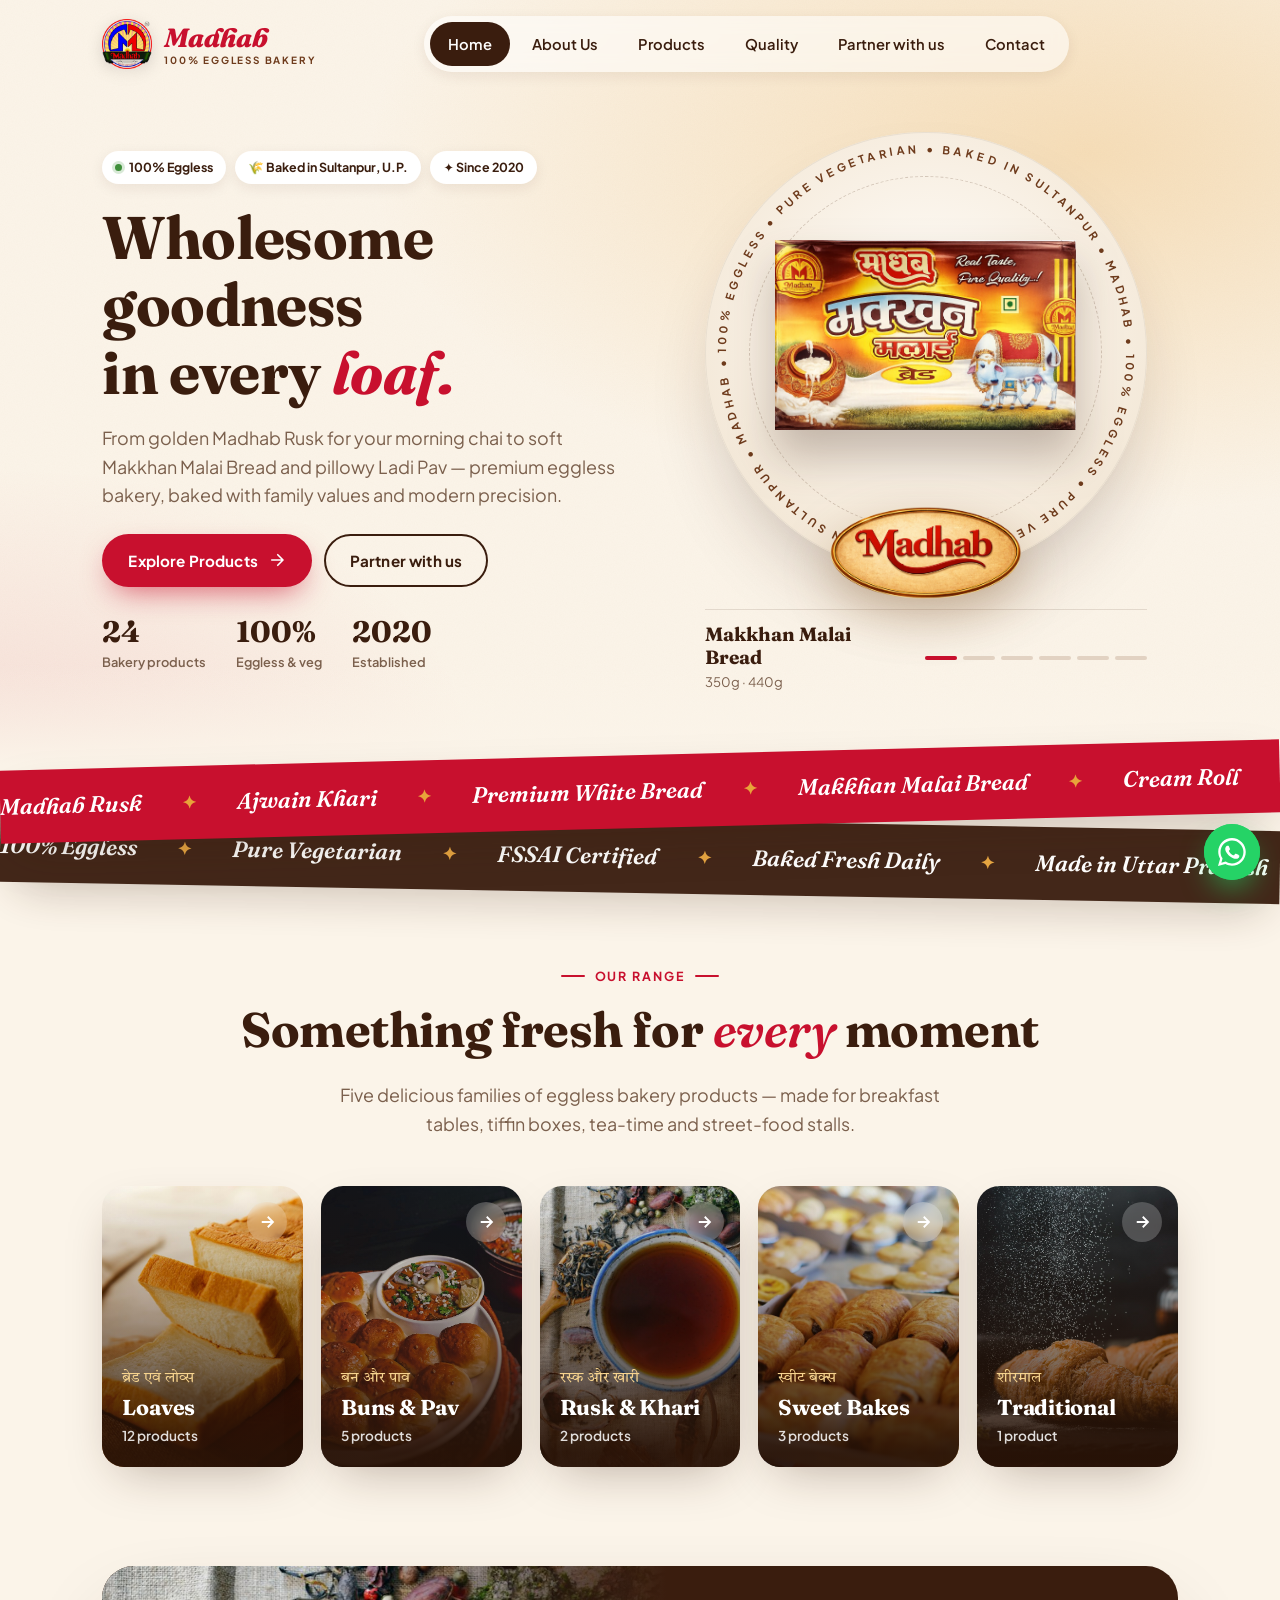
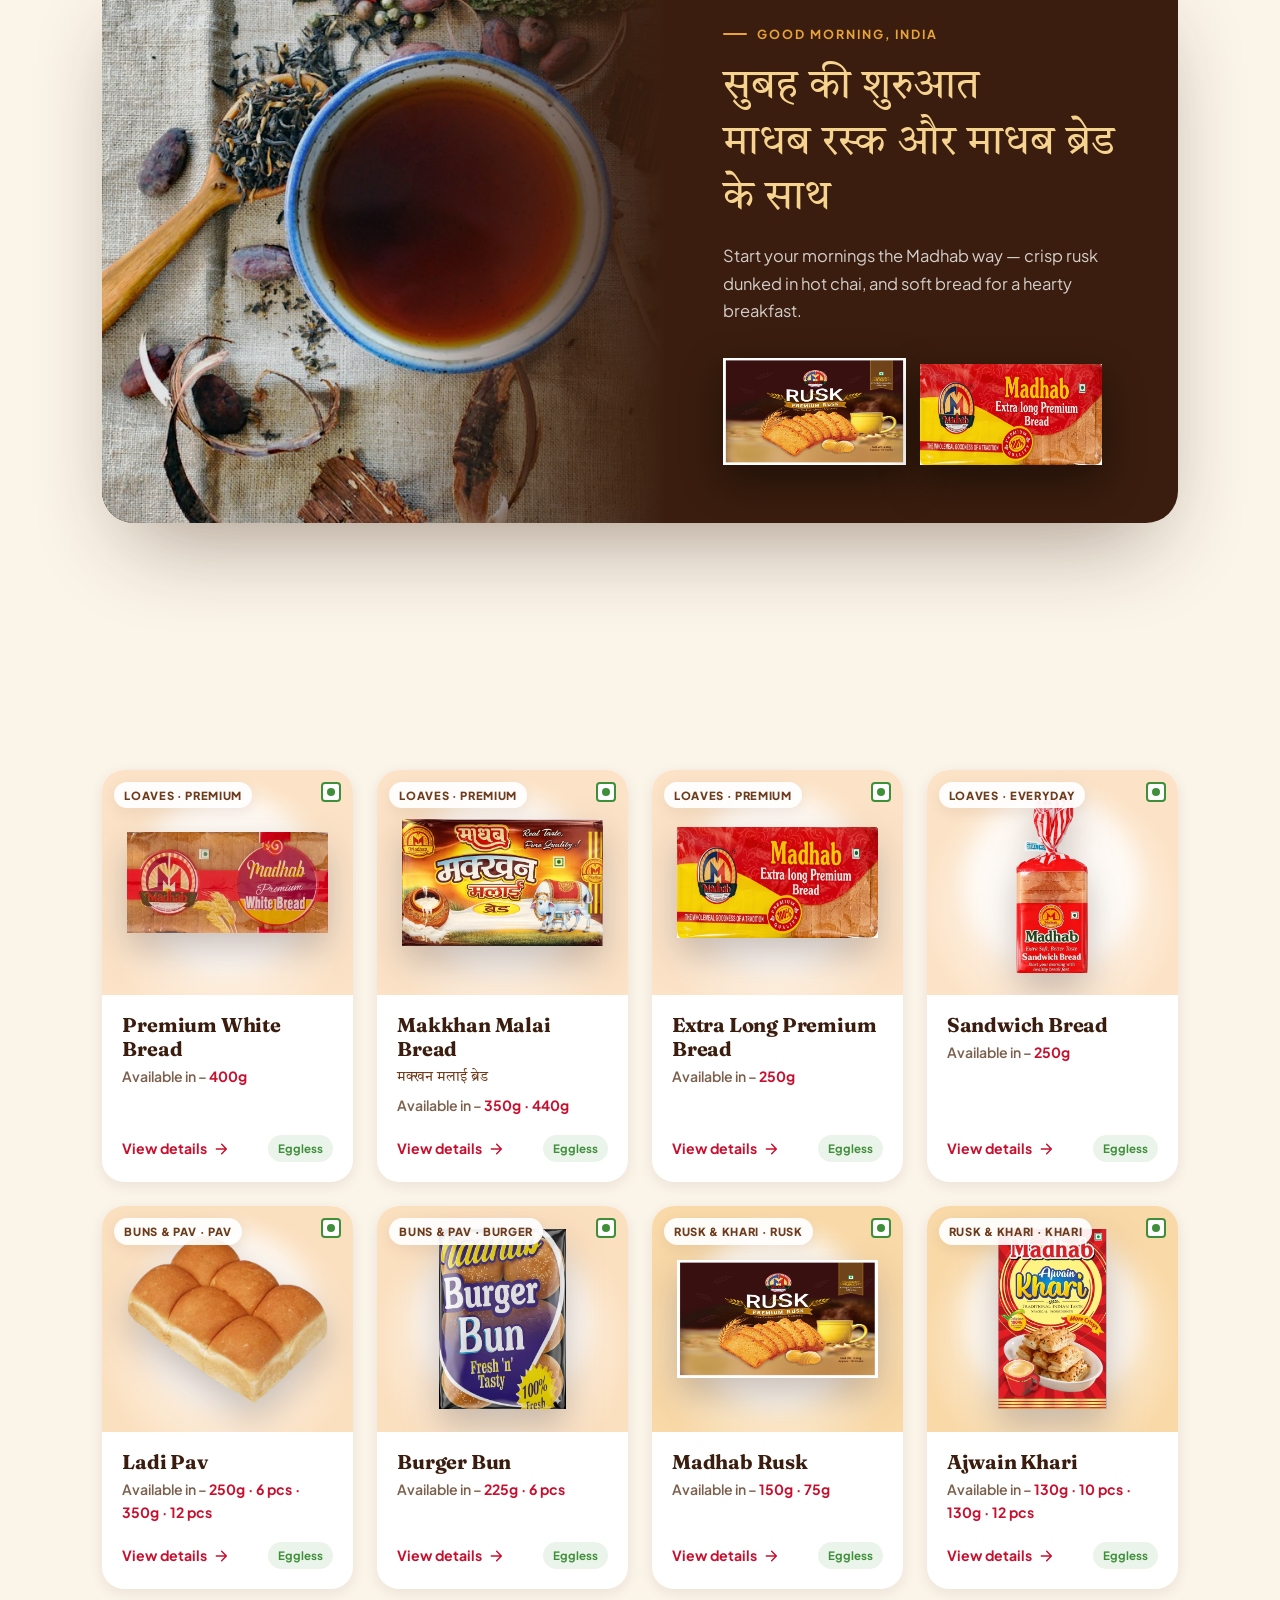
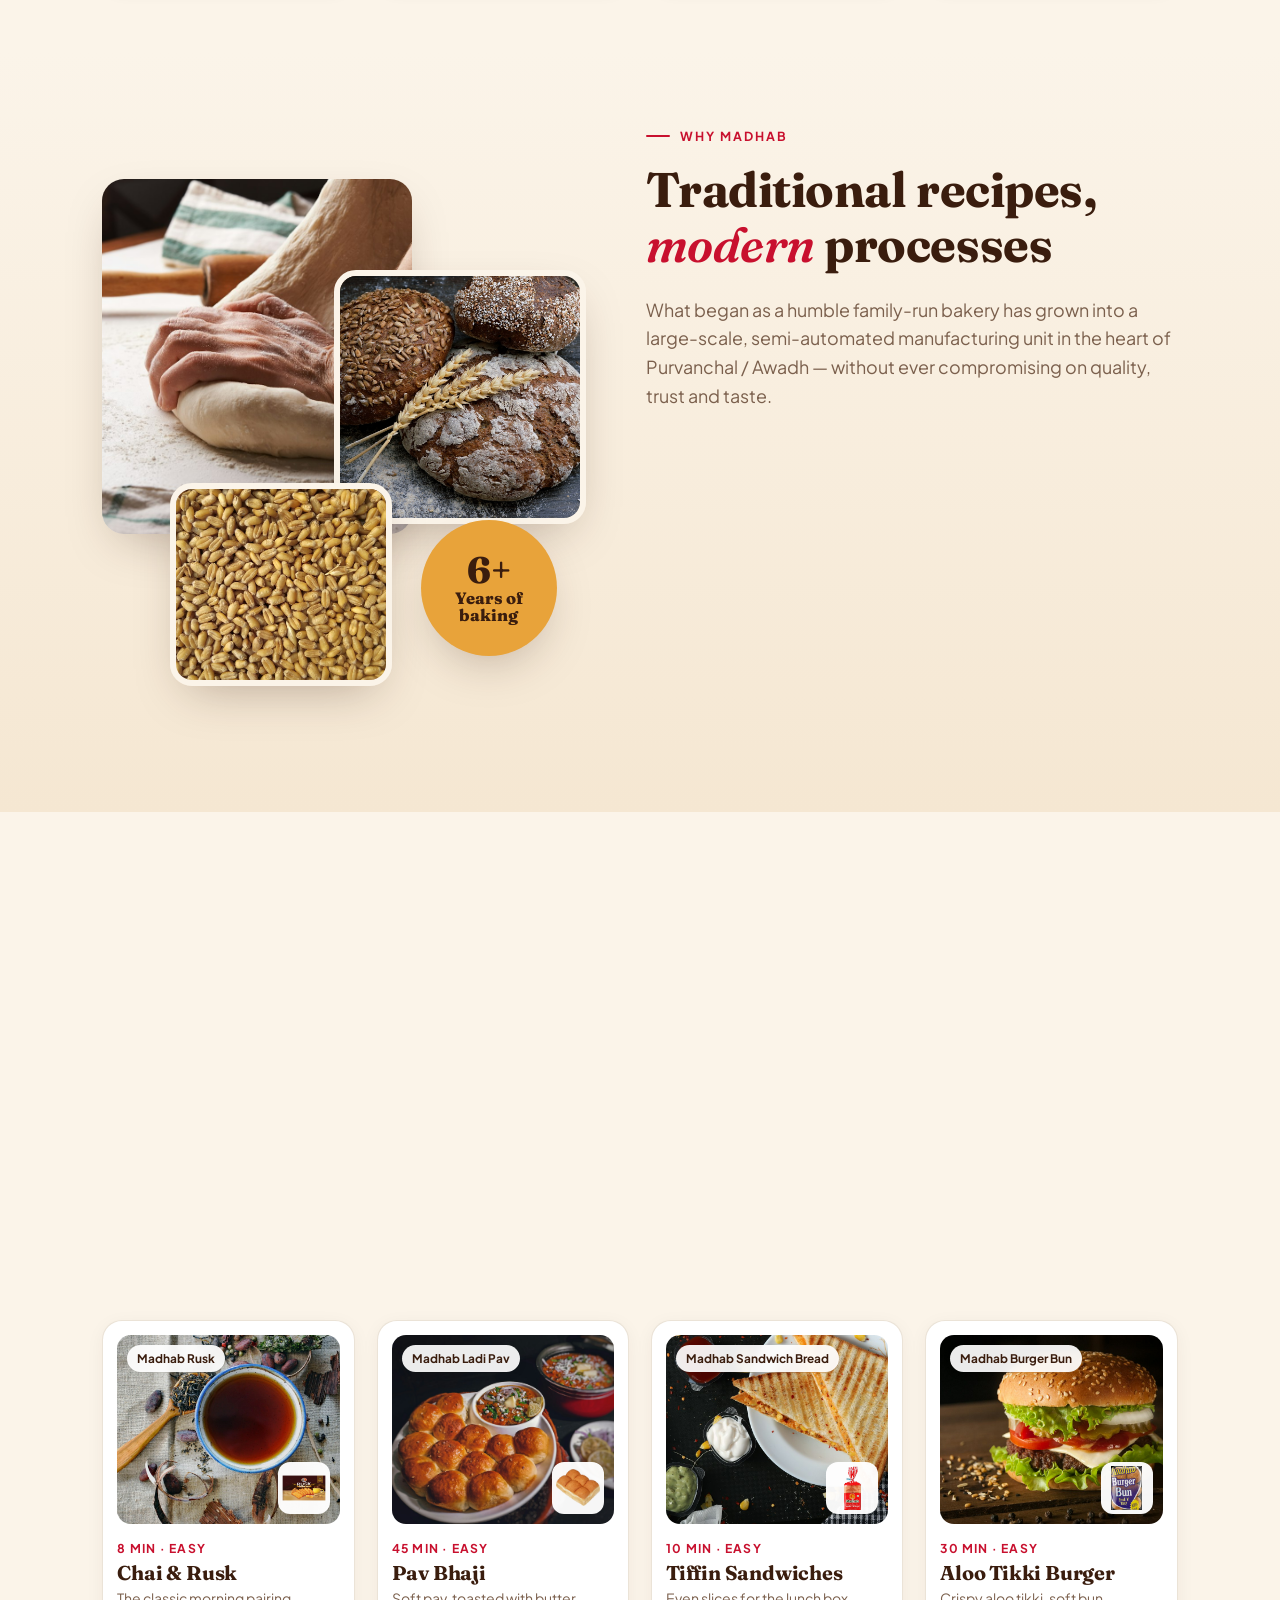
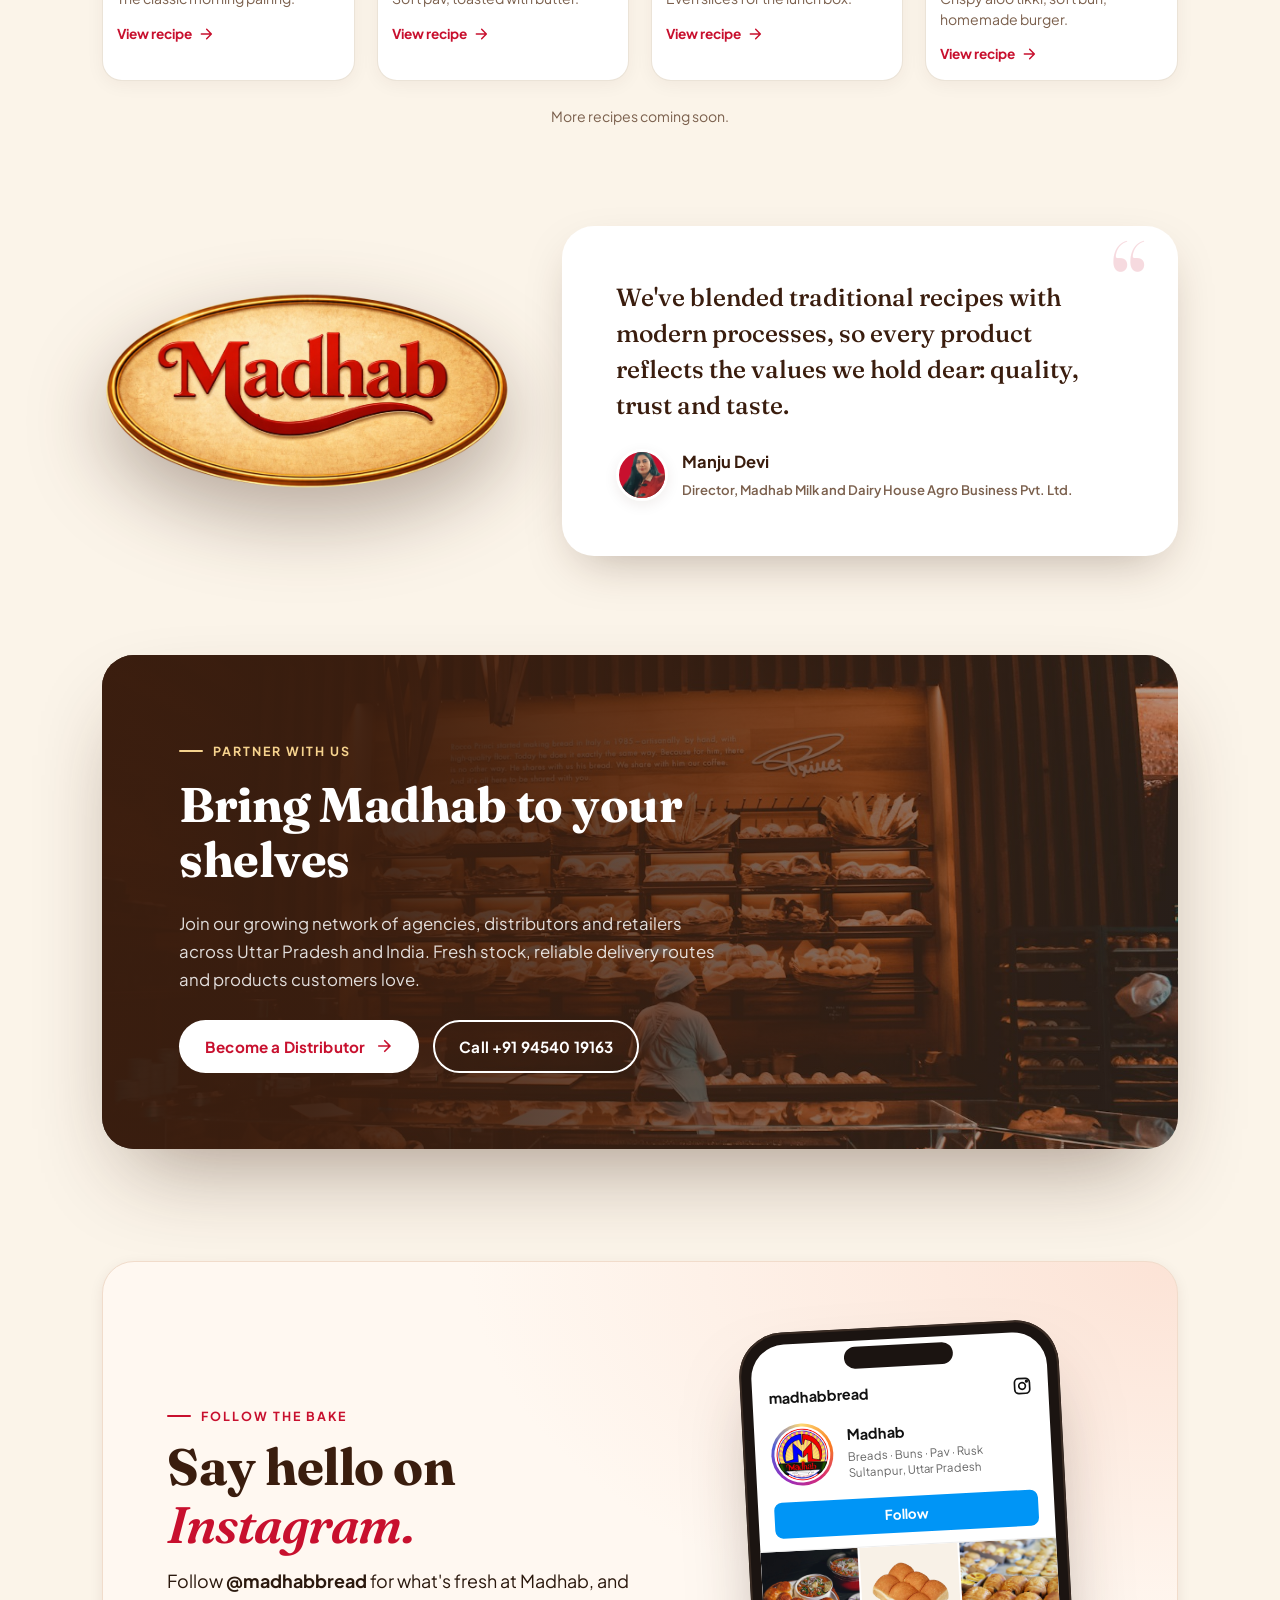
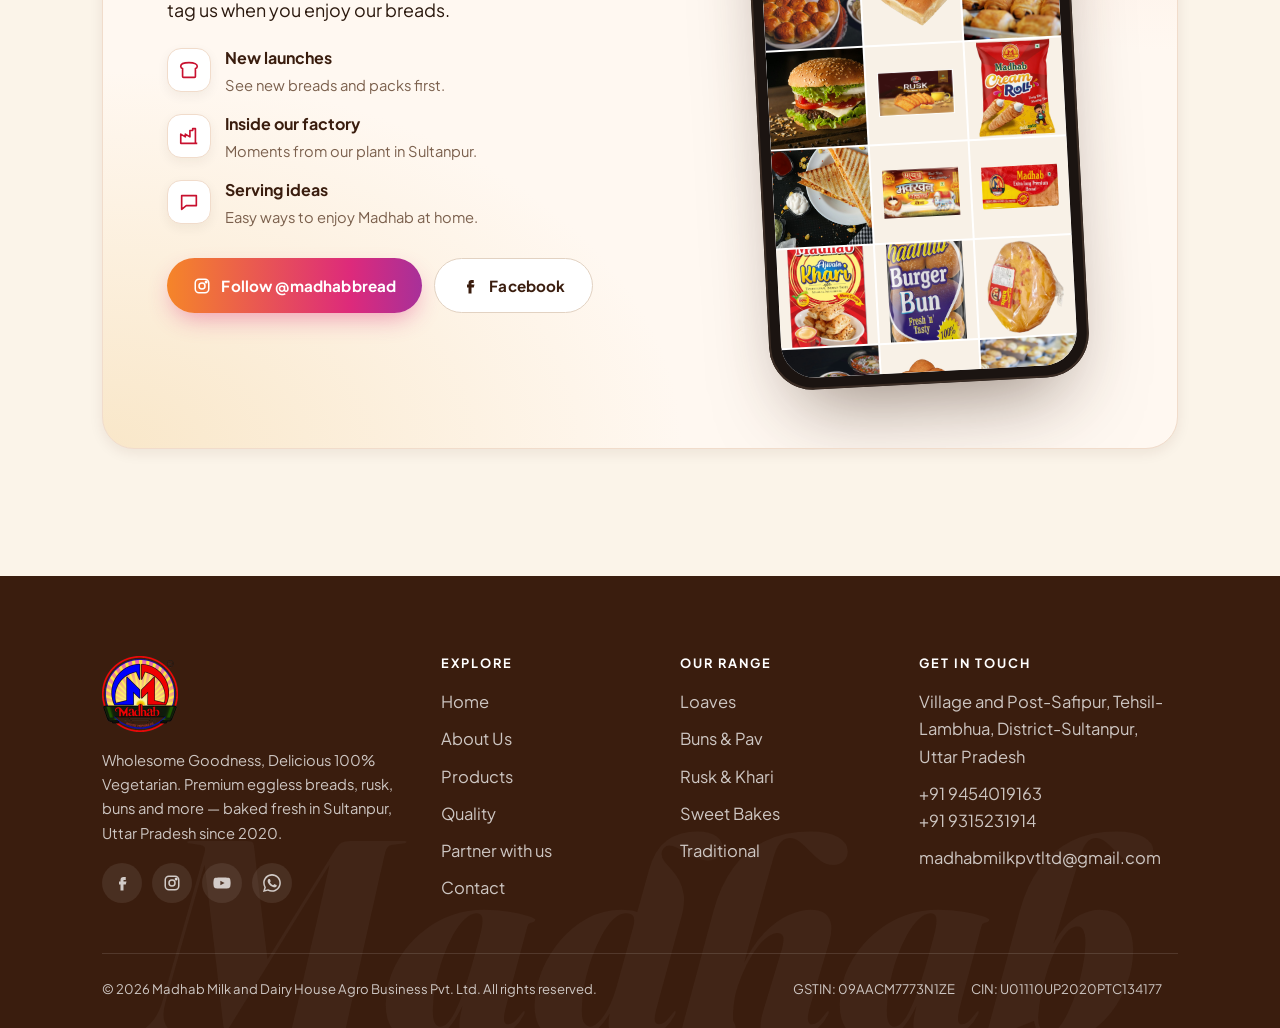
==== commit 054ce706: "Update products, recipe showcase, distribution map, quality page, and partner with us section" ====
--- a/index.html
+++ b/index.html
@@ -24,14 +24,15 @@
           <span class="pill">✦ Since 2020</span>
         </div>
         <h1 class="reveal" data-delay="1">
-          <span class="line">Wholesome Goodness,</span>
-          <span class="line"><em class="accent">Delicious</em> 100%</span>
-          <span class="line">Vegetarian</span>
+          <span class="line">Wholesome goodness</span>
+          <span class="line">in every <span class="h1-rot" id="rotWord">bake.</span></span>
         </h1>
         <p class="lead reveal" data-delay="2">From golden Madhab Rusk for your morning chai to soft Makkhan Malai Bread and pillowy Ladi Pav — premium eggless bakery, baked with family values and modern precision.</p>
         <div class="hero-actions reveal" data-delay="3">
           <a class="btn btn-primary" href="products.html">Explore Products
-            <svg viewBox="0 0 24 24" fill="none" stroke="currentColor" stroke-width="2.2" stroke-linecap="round" stroke-linejoin="round"><path d="M5 12h14M13 5l7 7-7 7"/></svg></a>
+            <svg viewBox="0 0 24 24" fill="none" stroke="currentColor" stroke-width="2.2" stroke-linecap="round" stroke-linejoin="round"><path d="M5 12h14M13 5l7 7-7 7"/></svg>
+          </a>
+          <a class="btn btn-ghost" href="distributor.html">Partner with us</a>
         </div>
         <div class="hero-stats reveal" data-delay="4">
           <div><strong data-count="24">24</strong><span>Bakery products</span></div>
@@ -40,16 +41,26 @@
         </div>
       </div>
 
-      <div class="hero-visual reveal" data-delay="2">
-        <div class="hero-blob"><img src="assets/img/photos/hero-breads.jpg" alt="Freshly baked breads and buns"></div>
-        <div class="hero-seal">
-          <svg viewBox="0 0 100 100"><defs><path id="c" d="M50,50 m-38,0 a38,38 0 1,1 76,0 a38,38 0 1,1 -76,0"/></defs>
-            <text font-size="9.5" font-weight="700" letter-spacing="2.2" fill="#fff"><textPath href="#c">100% EGGLESS • PURE VEG • FRESH •</textPath></text></svg>
-          <b>100%<br>Veg</b>
-        </div>
-        <img class="float f1" src="assets/img/products/ajwain-khari.png" alt="Madhab Ajwain Khari">
-        <img class="float f2" src="assets/img/products/cream-roll.png" alt="Madhab Cream Roll">
-        <img class="float f3" src="assets/img/products/makkhan-malai-bread.png" alt="Madhab Makkhan Malai Bread">
+      <div class="show reveal" id="show" data-delay="2">
+        <div class="disc">
+          <svg class="ring-spin" viewBox="0 0 500 500" aria-hidden="true">
+            <defs>
+              <path id="ringPath" d="M250,250 m-226,0 a226,226 0 1,1 452,0 a226,226 0 1,1 -452,0"/>
+            </defs>
+            <text>
+              <textPath href="#ringPath" textLength="1415" lengthAdjust="spacing">100% EGGLESS • PURE VEGETARIAN • BAKED IN SULTANPUR • MADHAB • 100% EGGLESS • PURE VEGETARIAN • BAKED IN SULTANPUR • MADHAB •</textPath>
+            </text>
+          </svg>
+          <div class="prods" id="prods"></div>
+          <img class="plaque" src="assets/img/brand/wordmark.png" alt="Madhab">
+        </div>
+        <div class="cap">
+          <a id="showLink" href="products.html">
+            <b id="showName">Makkhan Malai Bread</b>
+            <span id="showSize">100g · 250g · 400g</span>
+          </a>
+          <div class="bars" id="bars" role="tablist" aria-label="Featured product carousel"></div>
+        </div>
       </div>
     </div>
   </section>
@@ -77,11 +88,11 @@
         <p class="lead">Five delicious families of eggless bakery products — made for breakfast tables, tiffin boxes, tea-time and street-food stalls.</p>
       </div>
       <div class="cat-grid">
-        <a class="cat-card reveal" href="products.html#breads"><img class="bg" src="assets/img/photos/sliced-bread.jpg" alt=""><span class="arrow"><svg viewBox="0 0 24 24" fill="none" stroke="currentColor" stroke-width="2.4"><path d="M5 12h14M13 5l7 7-7 7"/></svg></span><span class="hindi">ब्रेड</span><h3>Breads</h3><small>11 varieties</small></a>
-        <a class="cat-card reveal" data-delay="1" href="products.html#rusk-khari"><img class="bg" src="assets/img/photos/chai.jpg" alt=""><span class="arrow"><svg viewBox="0 0 24 24" fill="none" stroke="currentColor" stroke-width="2.4"><path d="M5 12h14M13 5l7 7-7 7"/></svg></span><span class="hindi">रस्क और खारी</span><h3>Rusk &amp; Khari</h3><small>3 varieties</small></a>
-        <a class="cat-card reveal" data-delay="2" href="products.html#buns-pav"><img class="bg" src="assets/img/photos/pav-bhaji.jpg" alt=""><span class="arrow"><svg viewBox="0 0 24 24" fill="none" stroke="currentColor" stroke-width="2.4"><path d="M5 12h14M13 5l7 7-7 7"/></svg></span><span class="hindi">बन और पाव</span><h3>Buns &amp; Pav</h3><small>6 varieties</small></a>
-        <a class="cat-card reveal" data-delay="3" href="products.html#cream"><img class="bg" src="assets/img/photos/baked-tray.jpg" alt=""><span class="arrow"><svg viewBox="0 0 24 24" fill="none" stroke="currentColor" stroke-width="2.4"><path d="M5 12h14M13 5l7 7-7 7"/></svg></span><span class="hindi">क्रीम डिलाइट्स</span><h3>Cream Delights</h3><small>2 varieties</small></a>
-        <a class="cat-card reveal" data-delay="4" href="products.html#sheermal"><img class="bg" src="assets/img/photos/flour-loaf.jpg" alt=""><span class="arrow"><svg viewBox="0 0 24 24" fill="none" stroke="currentColor" stroke-width="2.4"><path d="M5 12h14M13 5l7 7-7 7"/></svg></span><span class="hindi">शीरमाल</span><h3>Sheermal</h3><small>2 sizes</small></a>
+        <a class="cat-card reveal" href="products.html#loaves"><img class="bg" src="assets/img/photos/sliced-bread.jpg" alt=""><span class="arrow"><svg viewBox="0 0 24 24" fill="none" stroke="currentColor" stroke-width="2.4"><path d="M5 12h14M13 5l7 7-7 7"/></svg></span><span class="hindi">ब्रेड एवं लोव्स</span><h3>Loaves</h3><small>12 products</small></a>
+        <a class="cat-card reveal" data-delay="1" href="products.html#buns"><img class="bg" src="assets/img/photos/pav-bhaji.jpg" alt=""><span class="arrow"><svg viewBox="0 0 24 24" fill="none" stroke="currentColor" stroke-width="2.4"><path d="M5 12h14M13 5l7 7-7 7"/></svg></span><span class="hindi">बन और पाव</span><h3>Buns &amp; Pav</h3><small>5 products</small></a>
+        <a class="cat-card reveal" data-delay="2" href="products.html#rusk"><img class="bg" src="assets/img/photos/chai.jpg" alt=""><span class="arrow"><svg viewBox="0 0 24 24" fill="none" stroke="currentColor" stroke-width="2.4"><path d="M5 12h14M13 5l7 7-7 7"/></svg></span><span class="hindi">रस्क और खारी</span><h3>Rusk &amp; Khari</h3><small>2 products</small></a>
+        <a class="cat-card reveal" data-delay="3" href="products.html#sweet"><img class="bg" src="assets/img/photos/baked-tray.jpg" alt=""><span class="arrow"><svg viewBox="0 0 24 24" fill="none" stroke="currentColor" stroke-width="2.4"><path d="M5 12h14M13 5l7 7-7 7"/></svg></span><span class="hindi">स्वीट बेक्स</span><h3>Sweet Bakes</h3><small>3 products</small></a>
+        <a class="cat-card reveal" data-delay="4" href="products.html#traditional"><img class="bg" src="assets/img/photos/flour-loaf.jpg" alt=""><span class="arrow"><svg viewBox="0 0 24 24" fill="none" stroke="currentColor" stroke-width="2.4"><path d="M5 12h14M13 5l7 7-7 7"/></svg></span><span class="hindi">शीरमाल</span><h3>Traditional</h3><small>1 product</small></a>
       </div>
     </div>
   </section>
@@ -112,7 +123,7 @@
           <span class="eyebrow">Bestsellers</span>
           <h2 style="margin:0">Loved in every <em class="accent">household</em></h2>
         </div>
-        <a class="btn btn-dark" href="products.html">View all 24 products
+        <a class="btn btn-dark" href="products.html">View all 23 products
           <svg viewBox="0 0 24 24" fill="none" stroke="currentColor" stroke-width="2.2" stroke-linecap="round" stroke-linejoin="round"><path d="M5 12h14M13 5l7 7-7 7"/></svg></a>
       </div>
       <div class="product-grid" id="featured-grid"></div>
@@ -156,43 +167,91 @@
     </div>
   </section>
 
-  <!-- STATS -->
+  <!-- STATS (Image 2 style) -->
   <section class="section-tight">
     <div class="container">
-      <div class="stats-band reveal">
-        <div class="stat"><strong data-count="24">24</strong><span>Bakery products</span></div>
-        <div class="stat"><strong data-count="5">5</strong><span>Product families</span></div>
-        <div class="stat"><strong data-count="6" data-suffix="+">6+</strong><span>Years of experience</span></div>
-        <div class="stat"><strong data-count="100" data-suffix="%">100%</strong><span>Eggless &amp; vegetarian</span></div>
-      </div>
-    </div>
-  </section>
-
-  <!-- MEALS -->
-  <section class="section">
-    <div class="container">
-      <div class="section-head center reveal">
-        <span class="eyebrow">Made for your menu</span>
-        <h2>From <em class="accent">nashta</em> to night-time cravings</h2>
-      </div>
-      <div class="meals">
-        <a class="meal reveal" href="product.html?id=ladi-pav-250g">
-          <div class="meal-img"><img src="assets/img/photos/pav-bhaji.jpg" alt="Pav bhaji"><img class="pack" src="assets/img/products/ladi-pav-250g.png" alt=""></div>
-          <div class="meal-body"><h4>Pav Bhaji Nights</h4><p>Butter-toasted Madhab Ladi Pav.</p></div>
+      <div class="stats-row reveal">
+        <div class="stat-item">
+          <strong class="num" data-count="2020">2020</strong>
+          <span class="lbl">Year we began</span>
+        </div>
+        <div class="stat-item">
+          <strong class="num" data-count="23">23</strong>
+          <span class="lbl">Products in the range</span>
+        </div>
+        <div class="stat-item">
+          <strong class="num" data-count="300000" data-indian="true">3,00,000</strong>
+          <span class="lbl">Packets of bread a day (capacity)</span>
+        </div>
+        <div class="stat-item">
+          <strong class="num" data-count="100" data-suffix="%">100%</strong>
+          <span class="lbl">Eggless &amp; vegetarian</span>
+        </div>
+      </div>
+    </div>
+  </section>
+
+  <!-- COOK WITH MADHAB / RECIPES -->
+  <section class="section" id="kitchen" aria-labelledby="k-h">
+    <div class="container">
+      <div class="section-head reveal" style="display:flex;justify-content:space-between;align-items:end;gap:30px;flex-wrap:wrap">
+        <div>
+          <span class="eyebrow">Cook with Madhab</span>
+          <h2 id="k-h" style="margin:0">Our <em class="accent">recipes.</em></h2>
+        </div>
+        <p class="lead" style="max-width:540px;margin:0">From a classic chai-and-rusk break to pav bhaji nights and homemade burgers, these easy recipes bring Madhab favourites straight to your kitchen.</p>
+      </div>
+
+      <div class="kgrid" id="kgrid">
+        <a class="kcard reveal" href="#recipe/chai-and-rusk" data-recipe="chai-and-rusk">
+          <div class="ph photo">
+            <span class="tag">Madhab Rusk</span>
+            <img class="dish" src="assets/img/photos/chai.jpg" alt="Chai &amp; Rusk" loading="lazy">
+            <span class="pack" aria-hidden="true"><img src="assets/img/products/rusk-150g.png" alt="" loading="lazy"></span>
+          </div>
+          <span class="meta">8 min · Easy</span>
+          <h3>Chai &amp; Rusk</h3>
+          <p>The classic morning pairing.</p>
+          <span class="arrow-link">View recipe <svg viewBox="0 0 24 24" fill="none" stroke="currentColor" stroke-width="2.2" stroke-linecap="round" stroke-linejoin="round" width="16" height="16"><path d="M5 12h14M13 5l7 7-7 7"/></svg></span>
         </a>
-        <a class="meal reveal" data-delay="1" href="product.html?id=burger-bun">
-          <div class="meal-img"><img src="assets/img/photos/burger.jpg" alt="Veg burger"><img class="pack" src="assets/img/products/burger-bun.png" alt=""></div>
-          <div class="meal-body"><h4>Burger Cravings</h4><p>Fresh 'n' tasty Madhab Burger Bun.</p></div>
+
+        <a class="kcard reveal" data-delay="1" href="#recipe/pav-bhaji" data-recipe="pav-bhaji">
+          <div class="ph photo">
+            <span class="tag">Madhab Ladi Pav</span>
+            <img class="dish" src="assets/img/photos/pav-bhaji.jpg" alt="Pav Bhaji" loading="lazy">
+            <span class="pack" aria-hidden="true"><img src="assets/img/products/ladi-pav-250g.png" alt="" loading="lazy"></span>
+          </div>
+          <span class="meta">45 min · Easy</span>
+          <h3>Pav Bhaji</h3>
+          <p>Soft pav, toasted with butter.</p>
+          <span class="arrow-link">View recipe <svg viewBox="0 0 24 24" fill="none" stroke="currentColor" stroke-width="2.2" stroke-linecap="round" stroke-linejoin="round" width="16" height="16"><path d="M5 12h14M13 5l7 7-7 7"/></svg></span>
         </a>
-        <a class="meal reveal" data-delay="2" href="product.html?id=sandwich-bread">
-          <div class="meal-img"><img src="assets/img/photos/sandwich.jpg" alt="Grilled sandwich"><img class="pack" src="assets/img/products/sandwich-bread.png" alt="" style="width:24%"></div>
-          <div class="meal-body"><h4>Grilled Sandwiches</h4><p>Extra-soft Madhab Sandwich Bread.</p></div>
+
+        <a class="kcard reveal" data-delay="2" href="#recipe/tiffin-sandwich" data-recipe="tiffin-sandwich">
+          <div class="ph photo">
+            <span class="tag">Madhab Sandwich Bread</span>
+            <img class="dish" src="assets/img/photos/sandwich.jpg" alt="Tiffin Sandwiches" loading="lazy">
+            <span class="pack" aria-hidden="true"><img src="assets/img/products/sandwich-bread.png" alt="" loading="lazy"></span>
+          </div>
+          <span class="meta">10 min · Easy</span>
+          <h3>Tiffin Sandwiches</h3>
+          <p>Even slices for the lunch box.</p>
+          <span class="arrow-link">View recipe <svg viewBox="0 0 24 24" fill="none" stroke="currentColor" stroke-width="2.2" stroke-linecap="round" stroke-linejoin="round" width="16" height="16"><path d="M5 12h14M13 5l7 7-7 7"/></svg></span>
         </a>
-        <a class="meal reveal" data-delay="3" href="product.html?id=madhab-rusk-150g">
-          <div class="meal-img"><img src="assets/img/photos/tea-cookies.jpg" alt="Tea time"><img class="pack" src="assets/img/products/rusk-150g.png" alt="" style="width:56%"></div>
-          <div class="meal-body"><h4>Chai Time</h4><p>Crunchy Madhab Rusk, every evening.</p></div>
+
+        <a class="kcard reveal" data-delay="3" href="#recipe/aloo-tikki-burger" data-recipe="aloo-tikki-burger">
+          <div class="ph photo">
+            <span class="tag">Madhab Burger Bun</span>
+            <img class="dish" src="assets/img/photos/burger.jpg" alt="Aloo Tikki Burger" loading="lazy">
+            <span class="pack" aria-hidden="true"><img src="assets/img/products/burger-bun.png" alt="" loading="lazy"></span>
+          </div>
+          <span class="meta">30 min · Easy</span>
+          <h3>Aloo Tikki Burger</h3>
+          <p>Crispy aloo tikki, soft bun, homemade burger.</p>
+          <span class="arrow-link">View recipe <svg viewBox="0 0 24 24" fill="none" stroke="currentColor" stroke-width="2.2" stroke-linecap="round" stroke-linejoin="round" width="16" height="16"><path d="M5 12h14M13 5l7 7-7 7"/></svg></span>
         </a>
       </div>
+      <p class="recipe-note reveal">More recipes coming soon.</p>
     </div>
   </section>
 
@@ -202,7 +261,7 @@
       <div class="wordmark-art reveal"><img class="wm" src="assets/img/brand/wordmark.png" alt="Madhab"></div>
       <div class="quote-card reveal" data-delay="1">
         <div class="qmark">“</div>
-        <blockquote>What started as a humble family-run bakery with simple equipment and big dreams has today transformed into a large-scale manufacturing unit. Your trust fuels our journey, and we look forward to baking many more memories together.</blockquote>
+        <blockquote>We've blended traditional recipes with modern processes, so every product reflects the values we hold dear: quality, trust and taste.</blockquote>
         <div class="quote-author">
           <img class="av av-photo" src="assets/img/team/manju-devi.png" alt="">
           <div><strong>Manju Devi</strong><span>Director, Madhab Milk and Dairy House Agro Business Pvt. Ltd.</span></div>
@@ -228,6 +287,220 @@
     </div>
   </section>
 
+  <!-- SOCIAL / INSTAGRAM -->
+  <section class="section social" id="social" aria-labelledby="s-h">
+    <div class="container">
+      <div class="soc-card reveal">
+        <div class="soc-copy">
+          <span class="eyebrow">Follow the bake</span>
+          <h2 id="s-h">Say hello on <em class="accent">Instagram.</em></h2>
+          <p class="lead" style="color:var(--text)">Follow <strong>@madhabbread</strong> for what's fresh at Madhab, and tag us when you enjoy our breads.</p>
+          <ul class="soc-list">
+            <li>
+              <span class="si" aria-hidden="true">
+                <svg viewBox="0 0 24 24" fill="none" stroke="currentColor" stroke-width="1.8" stroke-linejoin="round"><path d="M5 10.5C3.3 10 3 8.8 3 8c0-2.2 2.9-4 9-4s9 1.8 9 4c0 .8-.3 2-2 2.5V19a1 1 0 01-1 1H6a1 1 0 01-1-1z"/></svg>
+              </span>
+              <div>
+                <b>New launches</b>
+                <span>See new breads and packs first.</span>
+              </div>
+            </li>
+            <li>
+              <span class="si" aria-hidden="true">
+                <svg viewBox="0 0 24 24" fill="none" stroke="currentColor" stroke-width="1.8" stroke-linejoin="round"><path d="M3 20V10l5 3V10l5 3V6h3v-2h3v16zM3 20h18"/></svg>
+              </span>
+              <div>
+                <b>Inside our factory</b>
+                <span>Moments from our plant in Sultanpur.</span>
+              </div>
+            </li>
+            <li>
+              <span class="si" aria-hidden="true">
+                <svg viewBox="0 0 24 24" fill="none" stroke="currentColor" stroke-width="1.8" stroke-linejoin="round"><path d="M4 5h16v11H9l-5 4z"/></svg>
+              </span>
+              <div>
+                <b>Serving ideas</b>
+                <span>Easy ways to enjoy Madhab at home.</span>
+              </div>
+            </li>
+          </ul>
+          <div class="soc-btns">
+            <a class="btn btn-ig" href="https://www.instagram.com/madhabbread/" target="_blank" rel="noopener" aria-label="Follow @madhabbread on Instagram">
+              <svg viewBox="0 0 24 24" width="20" height="20" fill="none" stroke="currentColor" stroke-width="2"><rect x="3" y="3" width="18" height="18" rx="5"/><circle cx="12" cy="12" r="4"/><circle cx="17.5" cy="6.5" r="1" fill="currentColor"/></svg>
+              Follow @madhabbread
+            </a>
+            <a class="btn btn-fb-outline" href="https://www.facebook.com/p/Madhab-Milk-and-Dairy-House-Agro-Business-Private-Limited-61587177086798/" target="_blank" rel="noopener" aria-label="Madhab Facebook Page">
+              <svg viewBox="0 0 24 24" width="20" height="20" fill="currentColor"><path d="M14 8h3V4h-3a4 4 0 0 0-4 4v2H8v4h2v8h4v-8h3l1-4h-4V8z"/></svg>
+              Facebook
+            </a>
+          </div>
+        </div>
+
+        <a class="phone" href="https://www.instagram.com/madhabbread/" target="_blank" rel="noopener" aria-label="Open Madhab on Instagram">
+          <span class="ph-notch" aria-hidden="true"></span>
+          <span class="ph-screen">
+            <span class="ph-top">
+              <b>madhabbread</b>
+              <svg viewBox="0 0 24 24" width="20" height="20" fill="none" stroke="currentColor" stroke-width="2"><rect x="3" y="3" width="18" height="18" rx="5"/><circle cx="12" cy="12" r="4"/><circle cx="17.5" cy="6.5" r="1" fill="currentColor"/></svg>
+            </span>
+            <span class="ph-prof">
+              <span class="ph-av">
+                <span class="ring" aria-hidden="true"></span>
+                <img src="assets/img/brand/emblem.png" alt="Madhab Profile">
+              </span>
+              <span class="ph-name">
+                <b>Madhab</b>
+                <small>Breads · Buns · Pav · Rusk<br>Sultanpur, Uttar Pradesh</small>
+              </span>
+            </span>
+            <span class="ph-follow">Follow</span>
+            <span class="ph-grid-wrap">
+              <span class="ph-grid">
+                <i style="background-image:url('assets/img/photos/pav-bhaji.jpg')"></i>
+                <i class="pk" style="background-image:url('assets/img/products/ladi-pav-250g.png')"></i>
+                <i style="background-image:url('assets/img/photos/baked-tray.jpg')"></i>
+                <i style="background-image:url('assets/img/photos/burger.jpg')"></i>
+                <i class="pk" style="background-image:url('assets/img/products/rusk-150g.png')"></i>
+                <i class="pk" style="background-image:url('assets/img/products/cream-roll.png')"></i>
+                <i style="background-image:url('assets/img/photos/sandwich.jpg')"></i>
+                <i class="pk" style="background-image:url('assets/img/products/makkhan-malai-bread.png')"></i>
+                <i class="pk" style="background-image:url('assets/img/products/extra-long-premium-bread.png')"></i>
+                <i class="pk" style="background-image:url('assets/img/products/ajwain-khari.png')"></i>
+                <i class="pk" style="background-image:url('assets/img/products/burger-bun.png')"></i>
+                <i class="pk" style="background-image:url('assets/img/products/sheermal-roti-100g.png')"></i>
+                <!-- duplicate for infinite seamless loop -->
+                <i style="background-image:url('assets/img/photos/pav-bhaji.jpg')"></i>
+                <i class="pk" style="background-image:url('assets/img/products/ladi-pav-250g.png')"></i>
+                <i style="background-image:url('assets/img/photos/baked-tray.jpg')"></i>
+                <i style="background-image:url('assets/img/photos/burger.jpg')"></i>
+                <i class="pk" style="background-image:url('assets/img/products/rusk-150g.png')"></i>
+                <i class="pk" style="background-image:url('assets/img/products/cream-roll.png')"></i>
+                <i style="background-image:url('assets/img/photos/sandwich.jpg')"></i>
+                <i class="pk" style="background-image:url('assets/img/products/makkhan-malai-bread.png')"></i>
+                <i class="pk" style="background-image:url('assets/img/products/extra-long-premium-bread.png')"></i>
+                <i class="pk" style="background-image:url('assets/img/products/ajwain-khari.png')"></i>
+                <i class="pk" style="background-image:url('assets/img/products/burger-bun.png')"></i>
+                <i class="pk" style="background-image:url('assets/img/products/sheermal-roti-100g.png')"></i>
+              </span>
+            </span>
+          </span>
+        </a>
+      </div>
+    </div>
+  </section>
+
+  <!-- PRODUCT SHEET MODAL (Image 2 style) -->
+  <dialog class="sheet" id="sheet" aria-labelledby="sName">
+    <div class="sheet-in">
+      <button class="x" id="sClose" type="button" aria-label="Close product details">
+        <svg viewBox="0 0 24 24" fill="none" stroke="currentColor" stroke-width="2.2" stroke-linecap="round" stroke-linejoin="round"><path d="M18 6 6 18M6 6l12 12"/></svg>
+      </button>
+      <div class="media" id="sMedia">
+        <img id="sImg" src="assets/img/products/premium-white-bread.png" alt="Product">
+        <span class="hint">Hover to zoom</span>
+      </div>
+      <div class="info">
+        <span class="eyebrow" id="sCat">LOAVES · PREMIUM</span>
+        <h2 id="sName">Premium White Bread</h2>
+        <p class="hi-title" id="sHi"></p>
+        <p class="desc" id="sDesc">Our largest premium white loaf, soft and ready for the whole family.</p>
+        
+        <div class="lbl-avail">AVAILABLE IN</div>
+        <div class="size-chips" id="sSizes"></div>
+        
+        <div class="specs">
+          <details>
+            <summary>
+              <span>At a glance</span>
+              <svg viewBox="0 0 24 24" fill="none" stroke="currentColor"><path d="M12 5v14M5 12h14"/></svg>
+            </summary>
+            <div class="dd" id="sGlance"></div>
+          </details>
+          <details>
+            <summary>
+              <span>Ingredients &amp; allergens</span>
+              <svg viewBox="0 0 24 24" fill="none" stroke="currentColor"><path d="M12 5v14M5 12h14"/></svg>
+            </summary>
+            <div class="dd">
+              <p>100% vegetarian &amp; eggless formulation. Full ingredient and allergen details are printed on every retail pack.</p>
+            </div>
+          </details>
+          <details>
+            <summary>
+              <span>Nutrition</span>
+              <svg viewBox="0 0 24 24" fill="none" stroke="currentColor"><path d="M12 5v14M5 12h14"/></svg>
+            </summary>
+            <div class="dd">
+              <p>Nutrition values per 100g (Energy, Carbohydrates, Dietary Fibre, Protein, Fats) are certified and clearly printed on every package label.</p>
+            </div>
+          </details>
+          <details>
+            <summary>
+              <span>Shelf life &amp; storage</span>
+              <svg viewBox="0 0 24 24" fill="none" stroke="currentColor"><path d="M12 5v14M5 12h14"/></svg>
+            </summary>
+            <div class="dd">
+              <p>Please check the best-before date printed on the seal. Store in a clean, cool, dry and hygienic place away from direct sunlight and strong odours.</p>
+            </div>
+          </details>
+        </div>
+
+        <div class="acts">
+          <a class="btn-red" href="contact.html" id="sBuy">Where to buy</a>
+          <a class="btn-line" href="distributor.html" id="sEnq">Bulk / trade enquiry</a>
+        </div>
+
+        <div class="pager">
+          <button type="button" id="sPrev">
+            <svg viewBox="0 0 24 24" fill="none" stroke="currentColor" stroke-width="2.2" stroke-linecap="round"><path d="M15 18l-6-6 6-6"/></svg>
+            <span id="sPrevName">Prev</span>
+          </button>
+          <button type="button" id="sNext">
+            <span id="sNextName">Next</span>
+            <svg viewBox="0 0 24 24" fill="none" stroke="currentColor" stroke-width="2.2" stroke-linecap="round"><path d="M9 18l6-6-6-6"/></svg>
+          </button>
+        </div>
+      </div>
+    </div>
+  </dialog>
+
+  <!-- RECIPE SHEET MODAL -->
+  <dialog class="sheet recipe" id="rsheet" aria-labelledby="rName">
+    <div class="sheet-in">
+      <button class="x" id="rClose" aria-label="Close recipe">
+        <svg viewBox="0 0 24 24" fill="none" stroke="currentColor"><path d="M18 6L6 18M6 6l12 12"/></svg>
+      </button>
+      <div class="media dish"><img id="rImg" alt=""></div>
+      <div class="info">
+        <span class="eyebrow" id="rProdEyebrow">Recipe · Made with <span id="rProd"></span></span>
+        <h2 id="rName"></h2>
+        <p class="rsub" id="rSub"></p>
+        <p class="desc" id="rTag"></p>
+        <div class="rmeta" id="rMeta"></div>
+        <div class="made" id="rMade"></div>
+        
+        <p class="lbl-avail" style="margin-top:20px">INGREDIENTS <span class="lbl-hint" style="font-size:.76rem;color:var(--muted);text-transform:none;font-weight:500;margin-left:8px">(tap to tick off)</span></p>
+        <div class="ing" id="rIng"></div>
+        
+        <p class="lbl-avail" style="margin-top:20px">METHOD</p>
+        <ol class="rsteps" id="rSteps"></ol>
+        
+        <div class="rtip" id="rTip"></div>
+        
+        <div class="pager">
+          <button type="button" id="rPrev">
+            <svg viewBox="0 0 24 24" fill="none" stroke="currentColor" stroke-width="2.2" stroke-linecap="round"><path d="M15 18l-6-6 6-6"/></svg>
+            <span id="rPrevName">Prev</span>
+          </button>
+          <button type="button" id="rNext">
+            <span id="rNextName">Next</span>
+            <svg viewBox="0 0 24 24" fill="none" stroke="currentColor" stroke-width="2.2" stroke-linecap="round"><path d="M9 18l6-6-6-6"/></svg>
+          </button>
+        </div>
+      </div>
+    </div>
+  </dialog>
+
   <script src="js/products.js"></script>
   <script src="js/main.js"></script>
 </body>
--- a/css/style.css
+++ b/css/style.css
@@ -1,5 +1,6 @@
 /* ==========================================================
    Madhab — Wholesome Goodness, Delicious 100% Vegetarian
+   Responsive, Modern & Mobile-First Enhanced Stylesheet
    ========================================================== */
 :root {
   --cream: #FBF4E9;
@@ -15,15 +16,16 @@
   --text: #2B190E;
   --muted: #7B604D;
   --white: #fff;
+  --radius-sm: 14px;
   --radius: 22px;
-  --radius-lg: 36px;
+  --radius-lg: 32px;
   --shadow-sm: 0 4px 14px rgba(58, 29, 14, .08);
   --shadow: 0 18px 50px -18px rgba(58, 29, 14, .35);
   --shadow-lg: 0 40px 90px -30px rgba(58, 29, 14, .45);
   --ff-display: "Fraunces", Georgia, serif;
   --ff-body: "Plus Jakarta Sans", system-ui, -apple-system, sans-serif;
   --ff-hindi: "Tiro Devanagari Hindi", "Noto Sans Devanagari", serif;
-  --container: 1240px;
+  --page-pad: 8vw;
   --ease: cubic-bezier(.2, .7, .2, 1);
 }
 
@@ -38,42 +40,50 @@
   font-size: 16.5px;
   -webkit-font-smoothing: antialiased;
   overflow-x: hidden;
-}
-img { max-width: 100%; display: block; }
+  width: 100%;
+}
+img { max-width: 100%; height: auto; display: block; }
 a { color: inherit; text-decoration: none; }
 button, input, select, textarea { font: inherit; }
-h1, h2, h3, h4 { font-family: var(--ff-display); color: var(--brown); line-height: 1.1; margin: 0 0 .5em; font-weight: 700; letter-spacing: -.01em; }
-h1 { font-size: clamp(2.6rem, 6vw, 5rem); }
-h2 { font-size: clamp(2rem, 4vw, 3.2rem); }
+h1, h2, h3, h4 { font-family: var(--ff-display); color: var(--brown); line-height: 1.12; margin: 0 0 .5em; font-weight: 700; letter-spacing: -.01em; }
+h1 { font-size: clamp(2.3rem, 5.5vw, 4.8rem); }
+h2 { font-size: clamp(1.85rem, 3.8vw, 3.2rem); }
 h3 { font-size: 1.35rem; }
 p { margin: 0 0 1em; }
 em.accent, .accent { font-style: italic; color: var(--red); font-weight: 600; }
 .hindi { font-family: var(--ff-hindi); }
 
-.container { width: min(var(--container), 100% - 40px); margin-inline: auto; }
-.section { padding: clamp(70px, 9vw, 130px) 0; position: relative; }
-.section-tight { padding: clamp(50px, 6vw, 80px) 0; }
+/* ---------- Responsive Container (8% margin on laptops & desktop) ---------- */
+.container {
+  width: 100%;
+  max-width: 100%;
+  margin-inline: auto;
+  padding-inline: var(--page-pad);
+  box-sizing: border-box;
+}
+.section { padding: clamp(40px, 5vw, 70px) 0; position: relative; }
+.section-tight { padding: clamp(20px, 3vw, 35px) 0; }
 .center { text-align: center; }
 
 .eyebrow {
   display: inline-flex; align-items: center; gap: 10px;
-  font-size: .78rem; font-weight: 700; letter-spacing: .18em; text-transform: uppercase;
-  color: var(--red); margin-bottom: 18px;
-}
-.eyebrow::before { content: ""; width: 28px; height: 2px; background: currentColor; border-radius: 2px; }
-.center .eyebrow::after { content: ""; width: 28px; height: 2px; background: currentColor; border-radius: 2px; }
-.lead { font-size: 1.12rem; color: var(--muted); max-width: 620px; }
+  font-size: .78rem; font-weight: 700; letter-spacing: .16em; text-transform: uppercase;
+  color: var(--red); margin-bottom: 16px;
+}
+.eyebrow::before { content: ""; width: 24px; height: 2px; background: currentColor; border-radius: 2px; }
+.center .eyebrow::after { content: ""; width: 24px; height: 2px; background: currentColor; border-radius: 2px; }
+.lead { font-size: 1.12rem; color: var(--muted); max-width: 620px; line-height: 1.6; }
 .center .lead { margin-inline: auto; }
-.section-head { margin-bottom: 56px; }
+.section-head { margin-bottom: 48px; }
 
 /* ---------- Buttons ---------- */
 .btn {
-  display: inline-flex; align-items: center; gap: 10px;
-  padding: 15px 28px; border-radius: 999px; border: 0; cursor: pointer;
-  font-weight: 700; font-size: .95rem; letter-spacing: .01em;
+  display: inline-flex; align-items: center; justify-content: center; gap: 10px;
+  padding: 14px 26px; border-radius: 999px; border: 0; cursor: pointer;
+  font-weight: 700; font-size: .95rem; letter-spacing: .01em; text-align: center;
   transition: transform .35s var(--ease), box-shadow .35s var(--ease), background .3s;
 }
-.btn svg { width: 18px; height: 18px; transition: transform .35s var(--ease); }
+.btn svg { width: 18px; height: 18px; flex-shrink: 0; transition: transform .35s var(--ease); }
 .btn:hover svg { transform: translateX(4px); }
 .btn-primary { background: var(--red); color: #fff; box-shadow: 0 12px 30px -10px rgba(200, 16, 46, .7); }
 .btn-primary:hover { background: var(--red-deep); transform: translateY(-2px); }
@@ -89,30 +99,33 @@
 /* ---------- Header ---------- */
 .site-header {
   position: fixed; inset: 0 0 auto 0; z-index: 100;
-  transition: background .4s, box-shadow .4s, padding .4s;
-  padding: 18px 0;
+  transition: background .35s, box-shadow .35s, padding .35s;
+  padding: 16px 0;
 }
 .site-header.scrolled {
-  background: rgba(251, 244, 233, .86);
+  background: rgba(251, 244, 233, .92);
   backdrop-filter: saturate(1.4) blur(14px);
   -webkit-backdrop-filter: saturate(1.4) blur(14px);
   box-shadow: 0 6px 30px -12px rgba(58, 29, 14, .25);
   padding: 10px 0;
 }
-.nav { display: flex; align-items: center; justify-content: space-between; gap: 24px; }
-.brand { display: flex; align-items: center; gap: 12px; }
-.brand img { width: 54px; height: 54px; object-fit: contain; filter: drop-shadow(0 4px 8px rgba(0,0,0,.15)); transition: width .4s, height .4s; }
-.scrolled .brand img { width: 46px; height: 46px; }
-.brand-text { display: flex; flex-direction: column; line-height: 1; }
-.brand-text strong { font-family: var(--ff-display); font-size: 1.7rem; color: var(--red); font-style: italic; font-weight: 800; }
-.brand-text small { font-size: .62rem; letter-spacing: .2em; text-transform: uppercase; color: var(--brown-2); font-weight: 700; margin-top: 4px; }
+.nav { display: flex; align-items: center; justify-content: space-between; gap: 20px; width: 100%; }
+.brand { display: flex; align-items: center; gap: 12px; min-width: 0; flex-shrink: 1; }
+.brand img { width: 50px; height: 50px; flex-shrink: 0; object-fit: contain; filter: drop-shadow(0 4px 8px rgba(0,0,0,.15)); transition: width .3s, height .3s; }
+.scrolled .brand img { width: 42px; height: 42px; }
+.brand-text { display: flex; flex-direction: column; line-height: 1.1; min-width: 0; }
+.brand-text strong { font-family: var(--ff-display); font-size: 1.65rem; color: var(--red); font-style: italic; font-weight: 800; white-space: nowrap; }
+.brand-text small { font-size: .62rem; letter-spacing: .18em; text-transform: uppercase; color: var(--brown-2); font-weight: 700; margin-top: 3px; white-space: nowrap; }
+
+.nav-drawer { display: contents; }
+.nav-drawer-head, .drawer-close, .nav-drawer-foot, .nav-backdrop { display: none; }
 .nav-links { display: flex; align-items: center; gap: 4px; list-style: none; margin: 0; padding: 6px; background: rgba(255,255,255,.55); border-radius: 999px; box-shadow: var(--shadow-sm); backdrop-filter: blur(8px); }
 .nav-links a { display: block; padding: 10px 18px; border-radius: 999px; font-weight: 600; font-size: .92rem; color: var(--brown); transition: background .3s, color .3s; }
 .nav-links a:hover { background: var(--cream-2); }
 .nav-links a.active { background: var(--brown); color: #fff; }
 .nav-cta { display: flex; align-items: center; gap: 12px; }
 .nav-cta .btn { padding: 12px 22px; }
-.menu-toggle { display: none; width: 48px; height: 48px; border-radius: 50%; border: 0; background: var(--brown); color: #fff; cursor: pointer; align-items: center; justify-content: center; }
+.menu-toggle { display: none; width: 46px; height: 46px; border-radius: 50%; border: 0; background: var(--brown); color: #fff; cursor: pointer; align-items: center; justify-content: center; flex-shrink: 0; z-index: 120; }
 .menu-toggle span, .menu-toggle span::before, .menu-toggle span::after { display: block; width: 20px; height: 2px; background: #fff; border-radius: 2px; position: relative; transition: transform .3s, background .3s; }
 .menu-toggle span::before, .menu-toggle span::after { content: ""; position: absolute; left: 0; }
 .menu-toggle span::before { top: -6px; }
@@ -121,9 +134,9 @@
 .menu-open .menu-toggle span::before { transform: translateY(6px) rotate(45deg); }
 .menu-open .menu-toggle span::after { transform: translateY(-6px) rotate(-45deg); }
 
-/* ---------- Hero (home) ---------- */
+/* ---------- Hero (Home) ---------- */
 .hero {
-  position: relative; min-height: min(100vh, 940px); padding: 150px 0 90px;
+  position: relative; min-height: min(85vh, 780px); padding: 118px 0 58px;
   display: flex; align-items: center; overflow: hidden;
   background:
     radial-gradient(1200px 600px at 85% 20%, rgba(232, 163, 58, .28), transparent 60%),
@@ -131,158 +144,298 @@
     var(--cream);
 }
 .hero::after {
-  content: ""; position: absolute; inset: auto 0 0 0; height: 140px;
+  content: ""; position: absolute; inset: auto 0 0 0; height: 100px;
   background: linear-gradient(to bottom, transparent, var(--cream));
   pointer-events: none;
 }
-.hero-grid { display: grid; grid-template-columns: 1.05fr 1fr; gap: 60px; align-items: center; position: relative; z-index: 2; }
-.hero h1 { margin-bottom: 24px; }
+.hero-grid { display: grid; grid-template-columns: 1.05fr 1fr; gap: 42px; align-items: center; position: relative; z-index: 2; width: 100%; }
+.hero h1 { font-size: clamp(2.1rem, 4.7vw, 4.1rem); margin-bottom: 18px; }
 .hero h1 .line { display: block; }
-.hero-badges { display: flex; flex-wrap: wrap; gap: 10px; margin-bottom: 26px; }
+.hero-badges { display: flex; flex-wrap: wrap; gap: 9px; margin-bottom: 20px; }
 .pill {
-  display: inline-flex; align-items: center; gap: 8px; padding: 8px 16px; border-radius: 999px;
-  background: #fff; font-size: .82rem; font-weight: 700; color: var(--brown); box-shadow: var(--shadow-sm);
-}
-.pill .dot { width: 8px; height: 8px; border-radius: 50%; background: var(--green); box-shadow: 0 0 0 4px rgba(63, 143, 58, .2); }
-.hero-actions { display: flex; flex-wrap: wrap; gap: 14px; margin: 34px 0 44px; }
-.hero-stats { display: flex; gap: 38px; flex-wrap: wrap; }
-.hero-stats div strong { display: block; font-family: var(--ff-display); font-size: 2.2rem; color: var(--brown); line-height: 1; }
-.hero-stats div span { font-size: .85rem; color: var(--muted); font-weight: 600; }
-
-.hero-visual { position: relative; aspect-ratio: 1 / 1.02; }
-.hero-blob {
-  position: absolute; inset: 4% 2% 6% 6%;
-  border-radius: 58% 42% 55% 45% / 48% 55% 45% 52%;
-  overflow: hidden; box-shadow: var(--shadow-lg);
-  animation: morph 14s ease-in-out infinite;
-}
-.hero-blob img { width: 100%; height: 100%; object-fit: cover; transform: scale(1.08); }
-.hero-blob::after { content: ""; position: absolute; inset: 0; background: linear-gradient(160deg, transparent 40%, rgba(58, 29, 14, .45)); }
-@keyframes morph {
-  0%, 100% { border-radius: 58% 42% 55% 45% / 48% 55% 45% 52%; }
-  50% { border-radius: 45% 55% 42% 58% / 55% 45% 55% 45%; }
-}
-.float { position: absolute; filter: drop-shadow(0 24px 30px rgba(58, 29, 14, .35)); animation: bob 6s ease-in-out infinite; }
-.float.f1 { width: 30%; left: -6%; bottom: 8%; animation-delay: -1s; }
-.float.f2 { width: 26%; right: -4%; top: 6%; animation-delay: -3s; rotate: 8deg; }
-.float.f3 { width: 44%; right: -2%; bottom: -2%; animation-delay: -2s; }
-@keyframes bob { 0%, 100% { translate: 0 0; } 50% { translate: 0 -16px; } }
-.hero-seal {
-  position: absolute; top: 4%; left: 2%; width: 128px; height: 128px; border-radius: 50%;
-  background: var(--red); color: #fff; display: grid; place-items: center; text-align: center;
-  box-shadow: 0 18px 40px -10px rgba(200, 16, 46, .6);
-  animation: spin 22s linear infinite;
-}
-.hero-seal svg { position: absolute; inset: 0; width: 100%; height: 100%; }
-.hero-seal b { font-family: var(--ff-display); font-size: 1.5rem; line-height: 1; animation: spin 22s linear infinite reverse; }
-@keyframes spin { to { rotate: 360deg; } }
+  display: inline-flex; align-items: center; gap: 7px; padding: 6px 13px; border-radius: 999px;
+  background: #fff; font-size: .78rem; font-weight: 700; color: var(--brown); box-shadow: var(--shadow-sm);
+}
+.pill .dot { width: 7px; height: 7px; border-radius: 50%; background: var(--green); box-shadow: 0 0 0 3px rgba(63, 143, 58, .2); }
+.hero-actions { display: flex; flex-wrap: wrap; gap: 12px; margin: 24px 0 30px; }
+.hero-stats { display: flex; gap: 30px; flex-wrap: wrap; }
+.hero-stats div strong { display: block; font-family: var(--ff-display); font-size: 1.85rem; color: var(--brown); line-height: 1; }
+.hero-stats div span { font-size: .8rem; color: var(--muted); font-weight: 600; }
+
+/* ---------- Hero Showcase: Rotating word & Turntable ---------- */
+.h1-rot {
+  display: inline-block;
+  color: var(--red);
+  font-style: italic;
+  font-weight: 700;
+  transition: opacity .35s var(--ease), transform .35s var(--ease), filter .35s var(--ease);
+  padding-right: .06em;
+}
+.h1-rot.swap {
+  opacity: 0;
+  transform: translateY(.22em);
+  filter: blur(6px);
+}
+.show {
+  position: relative;
+  width: 100%;
+  max-width: 442px;
+  margin-left: auto;
+  margin-right: auto;
+}
+.disc {
+  position: relative;
+  aspect-ratio: 1 / 1;
+  border-radius: 50%;
+  background: radial-gradient(circle at 50% 42%, #FFFDF9 0%, #F7EEE1 52%, #EFE1CC 100%);
+  box-shadow: inset 0 0 0 1px rgba(231, 220, 205, .8), 0 40px 80px -30px rgba(58, 29, 14, .32);
+}
+.disc::after {
+  content: "";
+  position: absolute;
+  inset: 10%;
+  border-radius: 50%;
+  border: 1.5px dashed rgba(123, 96, 77, .3);
+}
+.ring-spin {
+  position: absolute;
+  inset: 0;
+  width: 100%;
+  height: 100%;
+  animation: hero-disc-spin 60s linear infinite;
+}
+.ring-spin text {
+  font-family: var(--ff-body);
+  font-size: 12.5px;
+  font-weight: 700;
+  letter-spacing: .32em;
+  fill: var(--brown-2);
+  text-transform: uppercase;
+}
+@keyframes hero-disc-spin {
+  to { transform: rotate(360deg); }
+}
+.prods {
+  position: absolute;
+  inset: 14% 16% 22%;
+  display: grid;
+  place-items: center;
+}
+.prods img {
+  position: absolute;
+  inset: 0;
+  width: 100%;
+  height: 100%;
+  object-fit: contain;
+  filter: drop-shadow(0 26px 22px rgba(58, 29, 14, .28));
+  opacity: 0;
+  transform: translateX(20%) rotate(8deg) scale(.85);
+  transition: opacity .65s var(--ease), transform .85s var(--ease);
+  pointer-events: none;
+}
+.prods img.on {
+  opacity: 1;
+  transform: none;
+  pointer-events: auto;
+}
+.prods img.off {
+  opacity: 0;
+  transform: translateX(-20%) rotate(-8deg) scale(.85);
+}
+.plaque {
+  position: absolute;
+  left: 50%;
+  bottom: -6%;
+  width: 44%;
+  translate: -50% 0;
+  z-index: 5;
+  filter: drop-shadow(0 16px 24px rgba(120, 60, 0, .28));
+}
+.show .cap {
+  display: flex;
+  align-items: center;
+  justify-content: space-between;
+  gap: 14px;
+  margin-top: 8%;
+  padding-top: 13px;
+  border-top: 1px solid rgba(58, 29, 14, .12);
+}
+.show .cap a {
+  display: block;
+  text-align: left;
+  min-width: 0;
+}
+.show .cap b {
+  display: block;
+  font-family: var(--ff-display);
+  font-weight: 700;
+  font-size: 1.2rem;
+  line-height: 1.2;
+  color: var(--brown);
+  transition: color .25s;
+}
+.show .cap a:hover b {
+  color: var(--red);
+}
+.show .cap span {
+  display: block;
+  font-size: .82rem;
+  color: var(--muted);
+  margin-top: 2px;
+}
+.bars {
+  display: flex;
+  gap: 6px;
+  flex: none;
+}
+.bars button {
+  width: 32px;
+  height: 24px;
+  display: flex;
+  align-items: center;
+  background: transparent;
+  border: 0;
+  padding: 0;
+  cursor: pointer;
+}
+.bars i {
+  display: block;
+  width: 100%;
+  height: 4px;
+  border-radius: 4px;
+  background: #E2D2C2;
+  overflow: hidden;
+  position: relative;
+}
+.bars i::after {
+  content: "";
+  position: absolute;
+  inset: 0;
+  background: var(--red);
+  transform: scaleX(0);
+  transform-origin: left;
+}
+.bars button.done i::after {
+  transform: scaleX(1);
+  opacity: .35;
+}
+.bars button.on i::after {
+  animation: hero-bar-fill 3.2s linear forwards;
+}
+.show:hover .bars button.on i::after {
+  animation-play-state: paused;
+}
+@keyframes hero-bar-fill {
+  to { transform: scaleX(1); }
+}
 .grain {
   position: absolute; inset: 0; pointer-events: none; opacity: .35; mix-blend-mode: multiply;
   background-image: url("data:image/svg+xml,%3Csvg xmlns='http://www.w3.org/2000/svg' width='160' height='160'%3E%3Cfilter id='n'%3E%3CfeTurbulence type='fractalNoise' baseFrequency='.9' numOctaves='2'/%3E%3CfeColorMatrix values='0 0 0 0 .4 0 0 0 0 .25 0 0 0 0 .1 0 0 0 .08 0'/%3E%3C/filter%3E%3Crect width='100%25' height='100%25' filter='url(%23n)'/%3E%3C/svg%3E");
 }
 
 /* ---------- Marquee ---------- */
-.marquee { background: var(--red); color: #fff; overflow: hidden; padding: 20px 0; transform: rotate(-1.4deg); margin: -10px -20px 0; position: relative; z-index: 5; box-shadow: var(--shadow); }
+.marquee { background: var(--red); color: #fff; overflow: hidden; padding: 18px 0; transform: rotate(-1.4deg); margin: -10px 0 0; position: relative; z-index: 5; box-shadow: var(--shadow); width: 100%; }
 .marquee.alt { background: var(--brown); transform: rotate(1deg); margin-top: -8px; z-index: 4; opacity: .95; }
-.marquee-track { display: flex; gap: 46px; width: max-content; animation: marquee 40s linear infinite; }
+.marquee-track { display: flex; gap: 40px; width: max-content; animation: marquee 40s linear infinite; }
 .marquee.alt .marquee-track { animation-direction: reverse; }
-.marquee-track span { font-family: var(--ff-display); font-size: 1.5rem; font-style: italic; font-weight: 600; white-space: nowrap; display: inline-flex; align-items: center; gap: 46px; }
+.marquee-track span { font-family: var(--ff-display); font-size: 1.4rem; font-style: italic; font-weight: 600; white-space: nowrap; display: inline-flex; align-items: center; gap: 40px; }
 .marquee-track span::after { content: "✦"; color: var(--gold); font-style: normal; font-size: 1.1rem; }
 @keyframes marquee { to { transform: translateX(-50%); } }
 
-/* ---------- Morning band (Hindi) ---------- */
+/* ---------- Morning Band (Hindi) ---------- */
 .morning {
-  position: relative; border-radius: var(--radius-lg); overflow: hidden; min-height: 520px;
+  position: relative; border-radius: var(--radius-lg); overflow: hidden; min-height: 480px;
   display: grid; grid-template-columns: 1.1fr 1fr; background: var(--brown); color: #fff; box-shadow: var(--shadow-lg);
 }
 .morning-photo { position: relative; }
 .morning-photo img { width: 100%; height: 100%; object-fit: cover; }
 .morning-photo::after { content: ""; position: absolute; inset: 0; background: linear-gradient(90deg, transparent 50%, var(--brown)); }
-.morning-copy { padding: clamp(40px, 5vw, 70px); display: flex; flex-direction: column; justify-content: center; position: relative; }
-.morning-copy .hindi { font-size: clamp(2rem, 3.6vw, 3rem); line-height: 1.35; color: var(--gold-soft); margin-bottom: 16px; }
+.morning-copy { padding: clamp(32px, 4.5vw, 64px); display: flex; flex-direction: column; justify-content: center; position: relative; }
+.morning-copy .hindi { font-size: clamp(1.8rem, 3.2vw, 2.8rem); line-height: 1.35; color: var(--gold-soft); margin-bottom: 16px; }
 .morning-copy p { color: rgba(255,255,255,.78); }
 .morning-packs { display: flex; gap: 14px; margin-top: 18px; align-items: flex-end; }
 .morning-packs img { width: 46%; filter: drop-shadow(0 16px 20px rgba(0,0,0,.45)); transition: transform .5s var(--ease); }
 .morning-packs img:hover { transform: translateY(-8px) rotate(-2deg); }
 
-/* ---------- Category cards ---------- */
+/* ---------- Category Cards ---------- */
 .cat-grid { display: grid; grid-template-columns: repeat(5, 1fr); gap: 18px; }
 .cat-card {
-  position: relative; border-radius: var(--radius); overflow: hidden; aspect-ratio: 3 / 4.3;
-  color: #fff; display: flex; flex-direction: column; justify-content: flex-end; padding: 22px;
+  position: relative; border-radius: var(--radius); overflow: hidden; aspect-ratio: 3 / 4.2;
+  color: #fff; display: flex; flex-direction: column; justify-content: flex-end; padding: 20px;
   box-shadow: var(--shadow); isolation: isolate;
   transition: transform .5s var(--ease);
 }
 .cat-card img.bg { position: absolute; inset: 0; width: 100%; height: 100%; object-fit: cover; z-index: -2; transition: transform .8s var(--ease); }
-.cat-card::before { content: ""; position: absolute; inset: 0; z-index: -1; background: linear-gradient(to top, rgba(40, 18, 6, .92) 5%, rgba(40, 18, 6, .15) 60%, transparent); }
-.cat-card:hover { transform: translateY(-8px); }
-.cat-card:hover img.bg { transform: scale(1.1); }
-.cat-card .hindi { font-size: 1rem; color: var(--gold-soft); }
-.cat-card h3 { color: #fff; margin: 4px 0 6px; font-size: 1.45rem; }
-.cat-card small { opacity: .8; font-weight: 600; }
-.cat-card .arrow { position: absolute; top: 18px; right: 18px; width: 44px; height: 44px; border-radius: 50%; background: rgba(255,255,255,.2); backdrop-filter: blur(6px); display: grid; place-items: center; transition: background .3s, transform .4s var(--ease); }
+.cat-card::before { content: ""; position: absolute; inset: 0; z-index: -1; background: linear-gradient(to top, rgba(40, 18, 6, .94) 5%, rgba(40, 18, 6, .3) 60%, transparent); }
+.cat-card:hover { transform: translateY(-6px); }
+.cat-card:hover img.bg { transform: scale(1.08); }
+.cat-card .hindi { font-size: .95rem; color: var(--gold-soft); }
+.cat-card h3 { color: #fff; margin: 4px 0 4px; font-size: 1.35rem; line-height: 1.2; }
+.cat-card small { opacity: .85; font-weight: 600; font-size: .85rem; }
+.cat-card .arrow { position: absolute; top: 16px; right: 16px; width: 40px; height: 40px; border-radius: 50%; background: rgba(255,255,255,.22); backdrop-filter: blur(6px); display: grid; place-items: center; transition: background .3s, transform .4s var(--ease); }
 .cat-card:hover .arrow { background: var(--red); transform: rotate(-45deg); }
 .cat-card .arrow svg { width: 18px; }
 
-/* ---------- Product cards ---------- */
-.product-grid { display: grid; grid-template-columns: repeat(auto-fill, minmax(250px, 1fr)); gap: 26px; }
+/* ---------- Product Cards ---------- */
+.product-grid { display: grid; grid-template-columns: repeat(auto-fill, minmax(250px, 1fr)); gap: 24px; }
 .product-card {
   background: #fff; border-radius: var(--radius); overflow: hidden; position: relative;
   box-shadow: var(--shadow-sm); transition: transform .45s var(--ease), box-shadow .45s var(--ease);
   display: flex; flex-direction: column;
 }
-.product-card:hover { transform: translateY(-8px); box-shadow: var(--shadow); }
+.product-card:hover { transform: translateY(-6px); box-shadow: var(--shadow); }
 .product-media {
-  aspect-ratio: 1 / .9; display: grid; place-items: center; padding: 28px; position: relative; overflow: hidden;
+  aspect-ratio: 1 / .9; display: grid; place-items: center; padding: 24px; position: relative; overflow: hidden;
   background: radial-gradient(circle at 50% 60%, #fff 0%, var(--tint, var(--cream-2)) 70%);
 }
 .product-media::before { content: ""; position: absolute; width: 70%; aspect-ratio: 1; border-radius: 50%; background: rgba(255,255,255,.7); filter: blur(10px); }
-.product-media img { position: absolute; inset: 12%; width: 76%; height: 76%; object-fit: contain; filter: drop-shadow(0 16px 18px rgba(58, 29, 14, .28)); transition: transform .6s var(--ease); }
+.product-media img { position: absolute; inset: 10%; width: 80%; height: 80%; object-fit: contain; filter: drop-shadow(0 16px 18px rgba(58, 29, 14, .28)); transition: transform .6s var(--ease); }
 .product-card:hover .product-media img { transform: scale(1.08) rotate(-2deg); }
-.product-tag { position: absolute; top: 14px; left: 14px; z-index: 2; padding: 5px 12px; border-radius: 999px; background: rgba(255,255,255,.9); font-size: .72rem; font-weight: 800; letter-spacing: .06em; text-transform: uppercase; color: var(--brown-2); }
-.veg-mark { position: absolute; top: 14px; right: 14px; z-index: 2; width: 22px; height: 22px; border: 2px solid var(--green); border-radius: 4px; display: grid; place-items: center; background: #fff; }
-.veg-mark::after { content: ""; width: 10px; height: 10px; border-radius: 50%; background: var(--green); }
-.product-body { padding: 20px 22px 22px; display: flex; flex-direction: column; gap: 4px; flex: 1; }
-.product-body h3 { font-size: 1.3rem; margin: 0; }
-.product-size { font-size: .9rem; color: var(--muted); font-weight: 600; }
+.product-tag { position: absolute; top: 12px; left: 12px; z-index: 2; padding: 4px 10px; border-radius: 999px; background: rgba(255,255,255,.92); font-size: .7rem; font-weight: 800; letter-spacing: .06em; text-transform: uppercase; color: var(--brown-2); box-shadow: var(--shadow-sm); }
+.veg-mark { position: absolute; top: 12px; right: 12px; z-index: 2; width: 20px; height: 20px; border: 2px solid var(--green); border-radius: 4px; display: grid; place-items: center; background: #fff; }
+.veg-mark::after { content: ""; width: 8px; height: 8px; border-radius: 50%; background: var(--green); }
+.product-body { padding: 18px 20px 20px; display: flex; flex-direction: column; gap: 4px; flex: 1; }
+.product-body h3 { font-size: 1.25rem; margin: 0; line-height: 1.2; }
+.product-size { font-size: .88rem; color: var(--muted); font-weight: 600; }
 .product-size b { color: var(--red); }
-.product-foot { display: flex; align-items: center; justify-content: space-between; margin-top: auto; padding-top: 16px; }
-.link-arrow { display: inline-flex; align-items: center; gap: 8px; font-weight: 700; font-size: .9rem; color: var(--red); }
+.product-foot { display: flex; align-items: center; justify-content: space-between; margin-top: auto; padding-top: 14px; gap: 8px; }
+.link-arrow { display: inline-flex; align-items: center; gap: 6px; font-weight: 700; font-size: .88rem; color: var(--red); }
 .link-arrow svg { width: 16px; transition: transform .3s; }
 .product-card:hover .link-arrow svg { transform: translateX(4px); }
-.eggless-chip { font-size: .72rem; font-weight: 700; color: var(--green); background: rgba(63, 143, 58, .1); padding: 4px 10px; border-radius: 999px; }
-
-/* ---------- Features ---------- */
-.why-grid { display: grid; grid-template-columns: 1fr 1.1fr; gap: 70px; align-items: center; }
-.collage { position: relative; aspect-ratio: 1 / 1.05; }
+.eggless-chip { font-size: .72rem; font-weight: 700; color: var(--green); background: rgba(63, 143, 58, .1); padding: 4px 10px; border-radius: 999px; white-space: nowrap; }
+
+/* ---------- Features / Why Madhab ---------- */
+.why-grid { display: grid; grid-template-columns: 1fr 1.1fr; gap: 60px; align-items: center; }
+.collage { position: relative; aspect-ratio: 1 / 1.05; width: 100%; max-width: 500px; margin-inline: auto; }
 .collage img { position: absolute; border-radius: var(--radius); object-fit: cover; box-shadow: var(--shadow); }
 .collage .c1 { width: 64%; height: 70%; top: 0; left: 0; }
-.collage .c2 { width: 52%; height: 50%; right: 0; top: 18%; border: 8px solid var(--cream); }
-.collage .c3 { width: 46%; height: 40%; left: 14%; bottom: 0; border: 8px solid var(--cream); }
+.collage .c2 { width: 52%; height: 50%; right: 0; top: 18%; border: 6px solid var(--cream); }
+.collage .c3 { width: 46%; height: 40%; left: 14%; bottom: 0; border: 6px solid var(--cream); }
 .collage .badge-round {
-  position: absolute; right: 8%; bottom: 6%; width: 150px; height: 150px; border-radius: 50%;
+  position: absolute; right: 6%; bottom: 6%; width: 136px; height: 136px; border-radius: 50%;
   background: var(--gold); color: var(--brown); display: grid; place-items: center; text-align: center;
   font-family: var(--ff-display); font-weight: 800; line-height: 1.05; box-shadow: var(--shadow);
-}
-.collage .badge-round span { font-size: 2.6rem; display: block; }
-.feature-list { display: grid; grid-template-columns: 1fr 1fr; gap: 26px 30px; margin-top: 36px; }
+  padding: 10px;
+}
+.collage .badge-round span { font-size: 2.3rem; display: block; }
+.feature-list { display: grid; grid-template-columns: 1fr 1fr; gap: 24px; margin-top: 32px; }
 .feature { display: flex; gap: 16px; align-items: flex-start; }
-.feature .ico { flex: none; width: 54px; height: 54px; border-radius: 16px; background: #fff; box-shadow: var(--shadow-sm); display: grid; place-items: center; color: var(--red); }
-.feature .ico svg { width: 26px; height: 26px; }
-.feature h4 { font-size: 1.08rem; margin: 2px 0 4px; font-family: var(--ff-body); font-weight: 800; }
-.feature p { font-size: .92rem; color: var(--muted); margin: 0; }
-
-/* ---------- Stats band ---------- */
+.feature .ico { flex: none; width: 50px; height: 50px; border-radius: 16px; background: #fff; box-shadow: var(--shadow-sm); display: grid; place-items: center; color: var(--red); }
+.feature .ico svg { width: 24px; height: 24px; }
+.feature h4 { font-size: 1.05rem; margin: 2px 0 4px; font-family: var(--ff-body); font-weight: 800; }
+.feature p { font-size: .9rem; color: var(--muted); margin: 0; }
+
+/* ---------- Stats Band ---------- */
 .stats-band {
   background: linear-gradient(120deg, var(--red) 0%, var(--red-deep) 100%); color: #fff;
-  border-radius: var(--radius-lg); padding: 60px clamp(24px, 5vw, 70px); position: relative; overflow: hidden;
-  display: grid; grid-template-columns: repeat(4, 1fr); gap: 30px; box-shadow: var(--shadow-lg);
+  border-radius: var(--radius-lg); padding: 50px clamp(20px, 5vw, 60px); position: relative; overflow: hidden;
+  display: grid; grid-template-columns: repeat(4, 1fr); gap: 26px; box-shadow: var(--shadow-lg);
 }
 .stats-band::before { content: ""; position: absolute; width: 480px; height: 480px; border-radius: 50%; border: 60px solid rgba(255,255,255,.06); right: -140px; top: -200px; }
-.stat strong { display: block; font-family: var(--ff-display); font-size: clamp(2.6rem, 5vw, 4rem); line-height: 1; margin-bottom: 8px; }
-.stat span { font-weight: 600; opacity: .85; }
-
-/* ---------- Meals / serving ---------- */
+.stat strong { display: block; font-family: var(--ff-display); font-size: clamp(2.3rem, 4.5vw, 3.6rem); line-height: 1; margin-bottom: 6px; }
+.stat span { font-weight: 600; opacity: .85; font-size: .92rem; }
+
+/* ---------- Meals / Serving ---------- */
 .meals { display: grid; grid-template-columns: repeat(4, 1fr); gap: 20px; }
 .meal { border-radius: var(--radius); overflow: hidden; background: #fff; box-shadow: var(--shadow-sm); transition: transform .45s var(--ease); }
 .meal:hover { transform: translateY(-6px); }
@@ -290,176 +443,1818 @@
 .meal-img img { width: 100%; height: 100%; object-fit: cover; transition: transform .8s var(--ease); }
 .meal:hover .meal-img img { transform: scale(1.08); }
 .meal-img .pack { position: absolute; right: 10px; bottom: -6px; width: 42%; height: auto; object-fit: contain; filter: drop-shadow(0 10px 12px rgba(0,0,0,.4)); }
-.meal-body { padding: 18px 20px 22px; }
-.meal-body h4 { font-size: 1.15rem; margin-bottom: 4px; }
-.meal-body p { font-size: .9rem; color: var(--muted); margin: 0; }
+.meal-body { padding: 16px 18px 20px; }
+.meal-body h4 { font-size: 1.1rem; margin-bottom: 4px; }
+.meal-body p { font-size: .88rem; color: var(--muted); margin: 0; }
 
 /* ---------- Quote ---------- */
-.quote-wrap { display: grid; grid-template-columns: .8fr 1.2fr; gap: 60px; align-items: center; }
-.quote-card { background: #fff; border-radius: var(--radius-lg); padding: clamp(32px, 5vw, 60px); box-shadow: var(--shadow); position: relative; }
-.quote-card .qmark { font-family: var(--ff-display); font-size: 9rem; line-height: .6; color: var(--red); opacity: .15; position: absolute; top: 40px; right: 40px; }
-.quote-card blockquote { margin: 0 0 26px; font-family: var(--ff-display); font-size: clamp(1.25rem, 2.2vw, 1.65rem); line-height: 1.45; color: var(--brown); font-weight: 500; }
+.quote-wrap { display: grid; grid-template-columns: .8fr 1.2fr; gap: 50px; align-items: center; }
+.quote-card { background: #fff; border-radius: var(--radius-lg); padding: clamp(28px, 4.5vw, 54px); box-shadow: var(--shadow); position: relative; }
+.quote-card .qmark { font-family: var(--ff-display); font-size: 8rem; line-height: .6; color: var(--red); opacity: .15; position: absolute; top: 30px; right: 30px; pointer-events: none; }
+.quote-card blockquote { margin: 0 0 24px; font-family: var(--ff-display); font-size: clamp(1.15rem, 2vw, 1.55rem); line-height: 1.45; color: var(--brown); font-weight: 500; }
 .quote-author { display: flex; align-items: center; gap: 14px; }
-.quote-author .av { width: 56px; height: 56px; border-radius: 50%; background: var(--red); color: #fff; display: grid; place-items: center; font-family: var(--ff-display); font-weight: 700; font-size: 1.3rem; }
+.quote-author .av { width: 52px; height: 52px; border-radius: 50%; background: var(--red); color: #fff; display: grid; place-items: center; font-family: var(--ff-display); font-weight: 700; font-size: 1.25rem; flex-shrink: 0; }
 .quote-author strong { display: block; color: var(--brown); }
-.quote-author span { font-size: .85rem; color: var(--muted); font-weight: 600; }
+.quote-author span { font-size: .82rem; color: var(--muted); font-weight: 600; }
 .wordmark-art { position: relative; }
 .wordmark-art img.wm { width: 100%; filter: drop-shadow(0 30px 40px rgba(58, 29, 14, .35)); }
 
-/* ---------- CTA ---------- */
+/* ---------- CTA Banner ---------- */
 .cta {
-  position: relative; border-radius: var(--radius-lg); overflow: hidden; padding: clamp(50px, 7vw, 90px);
+  position: relative; border-radius: var(--radius-lg); overflow: hidden; padding: clamp(40px, 6vw, 80px);
   color: #fff; isolation: isolate; box-shadow: var(--shadow-lg);
 }
 .cta > img { position: absolute; inset: 0; width: 100%; height: 100%; object-fit: cover; z-index: -2; }
-.cta::before { content: ""; position: absolute; inset: 0; z-index: -1; background: linear-gradient(100deg, rgba(58, 29, 14, .95) 25%, rgba(58, 29, 14, .5) 70%, rgba(58, 29, 14, .2)); }
+.cta::before { content: ""; position: absolute; inset: 0; z-index: -1; background: linear-gradient(100deg, rgba(58, 29, 14, .95) 25%, rgba(58, 29, 14, .6) 70%, rgba(58, 29, 14, .3)); }
 .cta h2 { color: #fff; max-width: 640px; }
-.cta p { color: rgba(255,255,255,.82); max-width: 540px; font-size: 1.08rem; }
-.cta .btns { display: flex; gap: 14px; flex-wrap: wrap; margin-top: 30px; }
-
-/* ---------- Page hero (inner pages) ---------- */
+.cta p { color: rgba(255,255,255,.85); max-width: 540px; font-size: 1.05rem; }
+.cta .btns { display: flex; gap: 14px; flex-wrap: wrap; margin-top: 26px; }
+
+/* ---------- Page Hero (Inner Pages) ---------- */
 .page-hero {
-  position: relative; padding: 190px 0 110px; color: #fff; overflow: hidden; isolation: isolate;
+  position: relative; padding: 170px 0 90px; color: #fff; overflow: hidden; isolation: isolate;
   border-radius: 0 0 var(--radius-lg) var(--radius-lg);
 }
 .page-hero > img { position: absolute; inset: 0; width: 100%; height: 100%; object-fit: cover; z-index: -2; transform: scale(1.05); }
 .page-hero::before { content: ""; position: absolute; inset: 0; z-index: -1; background: linear-gradient(180deg, rgba(40, 18, 6, .55), rgba(40, 18, 6, .85)); }
-.page-hero h1 { color: #fff; max-width: 900px; font-size: clamp(2.6rem, 6vw, 4.6rem); }
-.page-hero .lead { color: rgba(255,255,255,.85); }
+.page-hero h1 { color: #fff; max-width: 900px; font-size: clamp(2.3rem, 5.5vw, 4.2rem); }
+.page-hero .lead { color: rgba(255,255,255,.88); }
 .page-hero .eyebrow { color: var(--gold-soft); }
-.crumbs { display: flex; gap: 8px; font-size: .85rem; font-weight: 600; opacity: .8; margin-bottom: 20px; }
+.crumbs { display: flex; gap: 8px; font-size: .85rem; font-weight: 600; opacity: .85; margin-bottom: 18px; flex-wrap: wrap; }
 .crumbs a:hover { color: var(--gold-soft); }
-/* on inner pages, header text is light until scrolled */
-body.dark-top .site-header:not(.scrolled) .brand-text strong { color: #fff; }
-body.dark-top .site-header:not(.scrolled) .brand-text small { color: rgba(255,255,255,.8); }
-
-/* ---------- About ---------- */
-.split { display: grid; grid-template-columns: 1fr 1fr; gap: 70px; align-items: center; }
+body.dark-top:not(.menu-open) .site-header:not(.scrolled) .brand-text strong { color: #fff; }
+body.dark-top:not(.menu-open) .site-header:not(.scrolled) .brand-text small { color: rgba(255,255,255,.8); }
+
+/* ---------- About Page ---------- */
+.split { display: grid; grid-template-columns: 1.15fr .85fr; gap: 60px; align-items: center; }
+.split.reverse { grid-template-columns: .85fr 1.15fr; }
 .split.reverse > :first-child { order: 2; }
-.img-stack { position: relative; }
-.img-stack .main { border-radius: var(--radius-lg); width: 100%; aspect-ratio: 4/4.4; object-fit: cover; box-shadow: var(--shadow-lg); }
-.img-stack .mini { position: absolute; width: 46%; bottom: -40px; right: -30px; border-radius: var(--radius); border: 8px solid var(--cream); box-shadow: var(--shadow); aspect-ratio: 1; object-fit: cover; }
-.fact-grid { display: grid; grid-template-columns: repeat(3, 1fr); gap: 16px; margin: 30px 0; }
-.fact { background: #fff; border-radius: 18px; padding: 18px 20px; box-shadow: var(--shadow-sm); }
-.fact small { display: block; font-size: .72rem; letter-spacing: .14em; text-transform: uppercase; color: var(--muted); font-weight: 700; margin-bottom: 4px; }
-.fact strong { font-family: var(--ff-display); font-size: 1.25rem; color: var(--brown); }
-.timeline { position: relative; display: grid; gap: 30px; max-width: 900px; margin-inline: auto; }
+.split h2 { font-size: clamp(2.1rem, 3.8vw, 3.4rem); margin-bottom: 20px; }
+.img-stack { position: relative; max-width: 440px; width: 100%; justify-self: center; }
+.img-stack .main { border-radius: var(--radius-lg); width: 100%; aspect-ratio: 4/3.9; object-fit: cover; box-shadow: var(--shadow-lg); }
+.img-stack .mini { position: absolute; width: 44%; bottom: -24px; right: -16px; border-radius: var(--radius); border: 5px solid var(--cream); box-shadow: var(--shadow); aspect-ratio: 1; object-fit: cover; }
+.fact-grid { display: grid; grid-template-columns: repeat(3, 1fr); gap: 14px; margin: 28px 0; }
+.fact { background: #fff; border-radius: 16px; padding: 16px 18px; box-shadow: var(--shadow-sm); }
+.fact small { display: block; font-size: .7rem; letter-spacing: .12em; text-transform: uppercase; color: var(--muted); font-weight: 700; margin-bottom: 4px; }
+.fact strong { font-family: var(--ff-display); font-size: 1.2rem; color: var(--brown); }
+.timeline { position: relative; display: grid; gap: 26px; max-width: 900px; margin-inline: auto; }
 .timeline::before { content: ""; position: absolute; left: 34px; top: 10px; bottom: 10px; width: 2px; background: linear-gradient(var(--red), var(--gold)); }
-.tl-item { display: grid; grid-template-columns: 70px 1fr; gap: 24px; align-items: start; }
+.tl-item { display: grid; grid-template-columns: 70px 1fr; gap: 22px; align-items: start; }
 .tl-dot { width: 70px; height: 70px; border-radius: 50%; background: #fff; box-shadow: var(--shadow); display: grid; place-items: center; font-family: var(--ff-display); font-weight: 800; color: var(--red); position: relative; z-index: 1; font-size: .95rem; }
-.tl-card { background: #fff; border-radius: var(--radius); padding: 24px 28px; box-shadow: var(--shadow-sm); }
-.tl-card h3 { margin-bottom: 6px; }
+.tl-card { background: #fff; border-radius: var(--radius); padding: 22px 26px; box-shadow: var(--shadow-sm); }
+.tl-card h3 { margin-bottom: 6px; font-size: 1.25rem; }
 .tl-card p { margin: 0; color: var(--muted); }
-.values { display: grid; grid-template-columns: repeat(3, 1fr); gap: 24px; }
-.value-card { background: #fff; border-radius: var(--radius); padding: 38px 32px; box-shadow: var(--shadow-sm); position: relative; overflow: hidden; transition: transform .45s var(--ease); }
+.values { display: grid; grid-template-columns: repeat(3, 1fr); gap: 22px; }
+.value-card { background: #fff; border-radius: var(--radius); padding: 34px 28px; box-shadow: var(--shadow-sm); position: relative; overflow: hidden; transition: transform .45s var(--ease); }
 .value-card:hover { transform: translateY(-6px); }
-.value-card .num { font-family: var(--ff-display); font-size: 5rem; line-height: 1; color: var(--cream-2); position: absolute; right: 20px; top: 10px; font-weight: 800; }
-.value-card .ico { width: 60px; height: 60px; border-radius: 18px; background: var(--red); color: #fff; display: grid; place-items: center; margin-bottom: 22px; }
-.value-card .ico svg { width: 28px; }
+.value-card .num { font-family: var(--ff-display); font-size: 4.5rem; line-height: 1; color: var(--cream-2); position: absolute; right: 18px; top: 10px; font-weight: 800; }
+.value-card .ico { width: 56px; height: 56px; border-radius: 16px; background: var(--red); color: #fff; display: grid; place-items: center; margin-bottom: 20px; }
+.value-card .ico svg { width: 26px; }
 .value-card p { color: var(--muted); margin: 0; }
 
-/* ---------- Products page ---------- */
-.filter-bar { display: flex; flex-wrap: wrap; gap: 14px; justify-content: space-between; align-items: center; margin-bottom: 40px; position: sticky; top: 76px; z-index: 20; padding: 14px; background: rgba(251, 244, 233, .9); backdrop-filter: blur(12px); border-radius: 999px; box-shadow: var(--shadow-sm); }
-.chips { display: flex; flex-wrap: wrap; gap: 8px; }
-.chip { border: 0; cursor: pointer; padding: 10px 18px; border-radius: 999px; background: #fff; color: var(--brown); font-weight: 700; font-size: .88rem; transition: background .3s, color .3s, transform .3s; }
-.chip:hover { transform: translateY(-2px); }
-.chip.active { background: var(--red); color: #fff; }
-.chip .count { opacity: .6; margin-left: 4px; font-weight: 600; }
+/* ---------- Products Page & Catalogue Tabs ---------- */
+.filter-bar {
+  display: flex;
+  flex-wrap: wrap;
+  gap: 16px;
+  justify-content: space-between;
+  align-items: center;
+  margin-bottom: 36px;
+  position: sticky;
+  top: 76px;
+  z-index: 20;
+  padding: 10px 18px;
+  background: rgba(251, 244, 233, .94);
+  backdrop-filter: blur(14px);
+  -webkit-backdrop-filter: blur(14px);
+  border-radius: 999px;
+  box-shadow: 0 8px 32px -10px rgba(58, 29, 14, .18);
+  border: 1px solid rgba(231, 220, 205, .8);
+}
+.tabs-wrap {
+  position: relative;
+  display: flex;
+  align-items: center;
+  overflow-x: auto;
+  scrollbar-width: none;
+  max-width: 100%;
+}
+.tabs-wrap::-webkit-scrollbar { display: none; }
+.tabs {
+  position: relative;
+  display: flex;
+  gap: 2px;
+  align-items: center;
+  white-space: nowrap;
+}
+.tab {
+  border: 0;
+  background: transparent;
+  cursor: pointer;
+  padding: 10px 18px;
+  font-family: var(--ff-body);
+  font-size: .95rem;
+  font-weight: 600;
+  color: var(--brown-2);
+  transition: color .25s ease;
+  white-space: nowrap;
+  position: relative;
+  display: inline-flex;
+  align-items: baseline;
+  gap: 4px;
+}
+.tab:hover { color: var(--brown); }
+.tab[aria-selected="true"], .tab.active {
+  color: var(--brown);
+  font-weight: 700;
+}
+.tab sup {
+  font-size: .72rem;
+  color: var(--muted);
+  font-weight: 700;
+}
+.tab[aria-selected="true"] sup, .tab.active sup {
+  color: var(--red);
+}
+.tabbar {
+  position: absolute;
+  bottom: 0;
+  height: 3px;
+  background: var(--red);
+  border-radius: 3px;
+  transition: left .32s cubic-bezier(.22, .8, .24, 1), width .32s cubic-bezier(.22, .8, .24, 1);
+  pointer-events: none;
+}
 .search { position: relative; }
-.search input { border: 0; background: #fff; border-radius: 999px; padding: 12px 18px 12px 44px; width: 260px; outline: none; box-shadow: inset 0 0 0 2px transparent; transition: box-shadow .3s; }
-.search input:focus { box-shadow: inset 0 0 0 2px var(--red); }
-.search svg { position: absolute; left: 16px; top: 50%; translate: 0 -50%; width: 18px; color: var(--muted); }
-.cat-section { margin-bottom: 70px; }
-.cat-section-head { display: flex; align-items: end; justify-content: space-between; gap: 20px; margin-bottom: 26px; border-bottom: 2px dashed var(--cream-3); padding-bottom: 18px; }
-.cat-section-head h2 { margin: 0; font-size: clamp(1.8rem, 3vw, 2.5rem); }
-.cat-section-head .hindi { color: var(--red); font-size: 1.2rem; }
+.search input {
+  border: 0;
+  background: #fff;
+  border-radius: 999px;
+  padding: 10px 18px 10px 42px;
+  width: 240px;
+  outline: none;
+  box-shadow: 0 2px 8px rgba(58, 29, 14, .06), inset 0 0 0 1.5px rgba(231, 220, 205, .9);
+  transition: box-shadow .3s, width .3s;
+  font-size: .9rem;
+  color: var(--text);
+}
+.search input:focus {
+  box-shadow: 0 4px 14px rgba(200, 16, 46, .15), inset 0 0 0 2px var(--red);
+  width: 270px;
+}
+.search svg { position: absolute; left: 14px; top: 50%; translate: 0 -50%; width: 17px; color: var(--muted); pointer-events: none; }
+.cat-section { margin-bottom: 56px; }
+.cat-section-head { display: flex; align-items: flex-end; justify-content: space-between; gap: 18px; margin-bottom: 24px; border-bottom: 2px dashed rgba(231, 220, 205, .9); padding-bottom: 16px; }
+.cat-section-head h2 { margin: 0; font-size: clamp(1.6rem, 2.8vw, 2.3rem); }
+.cat-section-head .hindi { color: var(--red); font-size: 1.15rem; }
 .cat-section-head p { margin: 0; color: var(--muted); max-width: 440px; }
-.empty { text-align: center; padding: 80px 0; color: var(--muted); display: none; }
-
-/* ---------- Product detail ---------- */
-.pd { display: grid; grid-template-columns: 1.1fr 1fr; gap: 70px; align-items: center; padding-top: 150px; }
+.empty { text-align: center; padding: 70px 0; color: var(--muted); display: none; }
+
+/* ---------- Product Detail & Accordions (Image 2 style) ---------- */
+.pd {
+  display: grid;
+  grid-template-columns: 1.05fr 1fr;
+  gap: 56px;
+  align-items: start;
+  padding-top: 130px;
+  padding-bottom: 40px;
+}
 .pd-media {
-  border-radius: var(--radius-lg); aspect-ratio: 1; display: grid; place-items: center; padding: 60px; position: relative; overflow: hidden;
-  background: radial-gradient(circle at 50% 55%, #fff 0%, var(--tint, var(--cream-2)) 72%); box-shadow: var(--shadow);
-}
-.pd-media img { position: absolute; inset: 10%; width: 80%; height: 80%; object-fit: contain; filter: drop-shadow(0 30px 30px rgba(58, 29, 14, .35)); animation: bob 6s ease-in-out infinite; }
-.pd-media .ring { position: absolute; width: 78%; aspect-ratio: 1; border-radius: 50%; border: 2px dashed rgba(200, 16, 46, .25); animation: spin 40s linear infinite; }
-.pd-info h1 { font-size: clamp(2.4rem, 5vw, 4rem); margin-bottom: 14px; }
-.pd-size { display: inline-flex; gap: 10px; align-items: center; background: #fff; padding: 12px 20px; border-radius: 16px; box-shadow: var(--shadow-sm); font-weight: 700; margin-bottom: 24px; }
-.pd-size small { color: var(--muted); font-weight: 600; text-transform: uppercase; letter-spacing: .12em; font-size: .72rem; }
-.pd-size b { color: var(--red); font-size: 1.15rem; }
-.pd-info .desc { font-size: 1.1rem; color: var(--muted); }
-.pd-points { list-style: none; padding: 0; margin: 26px 0 34px; display: grid; grid-template-columns: 1fr 1fr; gap: 12px; }
-.pd-points li { display: flex; gap: 10px; align-items: center; font-weight: 600; }
-.pd-points li svg { width: 22px; color: var(--green); flex: none; }
-.pd-actions { display: flex; flex-wrap: wrap; gap: 14px; }
-
-/* ---------- Process ---------- */
-.steps { display: grid; grid-template-columns: repeat(5, 1fr); gap: 18px; counter-reset: s; }
+  border-radius: var(--radius-lg);
+  aspect-ratio: 1;
+  display: grid;
+  place-items: center;
+  padding: 44px;
+  position: sticky;
+  top: 100px;
+  overflow: hidden;
+  background: radial-gradient(circle at 50% 50%, #fff 0%, var(--tint, #F7EEE1) 76%);
+  box-shadow: 0 24px 60px -20px rgba(58, 29, 14, .25);
+  width: 100%;
+  max-width: 480px;
+  margin-inline: auto;
+  border: 1px solid rgba(231, 220, 205, .8);
+}
+.pd-media img {
+  position: absolute;
+  inset: 10%;
+  width: 80%;
+  height: 80%;
+  object-fit: contain;
+  filter: drop-shadow(0 26px 26px rgba(58, 29, 14, .32));
+  transition: transform .4s var(--ease);
+}
+.pd-media:hover img { transform: scale(1.05); }
+.pd-info {
+  display: flex;
+  flex-direction: column;
+}
+.pd-info .eyebrow {
+  display: inline-flex;
+  align-items: center;
+  gap: 10px;
+  font-size: .8rem;
+  font-weight: 700;
+  letter-spacing: .16em;
+  text-transform: uppercase;
+  color: var(--red);
+  margin-bottom: 12px;
+}
+.pd-info .eyebrow::before {
+  content: "";
+  width: 22px;
+  height: 2px;
+  background: var(--red);
+  border-radius: 2px;
+}
+.pd-info h1 {
+  font-size: clamp(2.2rem, 3.8vw, 3.4rem);
+  line-height: 1.1;
+  margin-bottom: 4px;
+  color: var(--brown);
+}
+.pd-info .hi-title {
+  font-family: var(--ff-hindi);
+  font-size: 1.25rem;
+  color: var(--brown-2);
+  margin: 2px 0 12px;
+}
+.pd-info .desc {
+  font-size: 1.08rem;
+  color: var(--text);
+  opacity: .88;
+  line-height: 1.6;
+  margin: 10px 0 20px;
+}
+.lbl-avail {
+  font-size: .76rem;
+  font-weight: 800;
+  letter-spacing: .14em;
+  text-transform: uppercase;
+  color: var(--muted);
+  margin-bottom: 8px;
+}
+.size-chips {
+  display: flex;
+  flex-wrap: wrap;
+  gap: 8px;
+  margin-bottom: 24px;
+}
+.size-chip {
+  border: 1.5px solid rgba(58, 29, 14, .18);
+  background: #fff;
+  color: var(--brown);
+  cursor: pointer;
+  padding: 8px 18px;
+  border-radius: 999px;
+  font-weight: 700;
+  font-size: .9rem;
+  transition: all .25s ease;
+}
+.size-chip:hover { border-color: var(--brown); }
+.size-chip.active, .size-chip[aria-pressed="true"] {
+  background: #241A15;
+  color: #fff;
+  border-color: #241A15;
+}
+.specs {
+  border-top: 1px solid rgba(58, 29, 14, .12);
+  margin: 6px 0 16px;
+}
+.specs details {
+  border-bottom: 1px solid rgba(58, 29, 14, .12);
+}
+.specs summary {
+  list-style: none;
+  display: flex;
+  justify-content: space-between;
+  align-items: center;
+  padding: 11px 0;
+  font-weight: 700;
+  font-size: .95rem;
+  color: var(--brown);
+  cursor: pointer;
+  user-select: none;
+  transition: color .2s;
+}
+.specs summary::-webkit-details-marker { display: none; }
+.specs summary:hover { color: var(--red); }
+.specs summary svg {
+  width: 17px;
+  height: 17px;
+  stroke: currentColor;
+  stroke-width: 2.2;
+  transition: transform .28s var(--ease);
+  flex-shrink: 0;
+}
+.specs details[open] summary svg { transform: rotate(45deg); }
+.specs .dd {
+  padding: 0 0 12px;
+  font-size: .91rem;
+  color: var(--muted);
+  line-height: 1.55;
+}
+.specs .dd p { margin: 0 0 .5em; }
+.specs .dd p:last-child { margin-bottom: 0; }
+.specs .dd strong { color: var(--brown); }
+.pd-actions {
+  display: flex;
+  flex-wrap: wrap;
+  gap: 14px;
+  margin-top: 12px;
+  padding-bottom: 24px;
+}
+.btn-red {
+  display: inline-flex;
+  align-items: center;
+  justify-content: center;
+  background: var(--red);
+  color: #fff !important;
+  padding: 13px 28px;
+  border-radius: 999px;
+  font-weight: 700;
+  font-size: .95rem;
+  line-height: 1.2;
+  text-decoration: none;
+  border: 0;
+  cursor: pointer;
+  box-shadow: 0 8px 22px -6px rgba(200, 16, 46, .6);
+  transition: background .25s, transform .25s, box-shadow .25s;
+}
+.btn-red:hover {
+  background: var(--red-deep);
+  transform: translateY(-2px);
+  box-shadow: 0 12px 26px -6px rgba(200, 16, 46, .75);
+}
+.btn-line {
+  display: inline-flex;
+  align-items: center;
+  justify-content: center;
+  background: transparent;
+  color: var(--brown) !important;
+  padding: 12px 26px;
+  border-radius: 999px;
+  font-weight: 700;
+  font-size: .95rem;
+  line-height: 1.2;
+  text-decoration: none;
+  border: 1.5px solid rgba(58, 29, 14, .25);
+  cursor: pointer;
+  transition: border-color .25s, color .25s, background .25s, transform .25s;
+}
+.btn-line:hover {
+  border-color: var(--brown);
+  background: rgba(58, 29, 14, .05);
+  transform: translateY(-2px);
+}
+
+/* ---------- PRODUCT SHEET MODAL (dialog.sheet) ---------- */
+dialog.sheet {
+  border: 0;
+  padding: 0;
+  background: transparent;
+  max-width: none;
+  max-height: none;
+  width: 100%;
+  height: 100%;
+  margin: 0;
+  color: var(--text);
+  z-index: 1000;
+}
+dialog.sheet::backdrop {
+  background: rgba(30, 20, 14, .58);
+  backdrop-filter: blur(8px);
+  -webkit-backdrop-filter: blur(8px);
+}
+.sheet-in {
+  position: fixed;
+  left: 50%;
+  top: 50%;
+  transform: translate(-50%, -50%);
+  width: min(980px, calc(100vw - 32px));
+  height: min(88vh, 760px);
+  max-height: calc(100vh - 40px);
+  background: #FFFDF9;
+  border-radius: 28px;
+  display: grid;
+  grid-template-columns: .95fr 1.05fr;
+  grid-template-rows: minmax(0, 1fr);
+  overflow: hidden;
+  box-shadow: 0 30px 90px -20px rgba(30, 20, 14, .45);
+  border: 1px solid rgba(231, 220, 205, .9);
+  animation: sheetPop .35s cubic-bezier(.22, .8, .24, 1);
+}
+@keyframes sheetPop {
+  from { opacity: 0; transform: translate(-50%, -46%) scale(.96); }
+  to { opacity: 1; transform: translate(-50%, -50%) scale(1); }
+}
+.sheet .media {
+  background: radial-gradient(circle at 50% 50%, #fff 0%, #F7EEE1 76%);
+  position: relative;
+  display: flex;
+  align-items: center;
+  justify-content: center;
+  padding: 36px;
+  overflow: hidden;
+  min-height: 0;
+  height: 100%;
+}
+.sheet .media img {
+  max-height: 340px;
+  width: 82%;
+  height: auto;
+  object-fit: contain;
+  filter: drop-shadow(0 24px 26px rgba(58, 29, 14, .28));
+  transition: transform .35s var(--ease);
+}
+.sheet .media:hover img { transform: scale(1.08); }
+.sheet .media .hint {
+  position: absolute;
+  bottom: 14px;
+  left: 50%;
+  transform: translateX(-50%);
+  font-size: .75rem;
+  color: var(--muted);
+  background: rgba(255, 255, 255, .8);
+  padding: 4px 12px;
+  border-radius: 999px;
+  font-weight: 600;
+  pointer-events: none;
+}
+.sheet .info {
+  padding: 32px 36px 30px;
+  overflow-y: auto;
+  overflow-x: hidden;
+  min-height: 0;
+  height: 100%;
+  max-height: 100%;
+  display: flex;
+  flex-direction: column;
+  scrollbar-width: thin;
+  scrollbar-color: rgba(58, 29, 14, .22) transparent;
+  -webkit-overflow-scrolling: touch;
+}
+.sheet .info::-webkit-scrollbar {
+  width: 6px;
+}
+.sheet .info::-webkit-scrollbar-thumb {
+  background: rgba(58, 29, 14, .2);
+  border-radius: 999px;
+}
+.sheet .info > * { flex-shrink: 0; }
+.sheet .x {
+  position: absolute;
+  top: 14px;
+  right: 14px;
+  z-index: 10;
+  width: 38px;
+  height: 38px;
+  border-radius: 50%;
+  background: #fff;
+  display: grid;
+  place-items: center;
+  border: 1px solid rgba(58, 29, 14, .14);
+  cursor: pointer;
+  color: var(--brown);
+  box-shadow: 0 4px 12px rgba(58, 29, 14, .08);
+  transition: background .2s, transform .2s;
+}
+.sheet .x:hover {
+  background: var(--cream);
+  transform: rotate(90deg);
+}
+.sheet .x svg { width: 16px; height: 16px; stroke: currentColor; stroke-width: 2.2; }
+.sheet h2 {
+  font-family: var(--ff-display);
+  font-weight: 700;
+  font-size: clamp(1.75rem, 2.6vw, 2.3rem);
+  line-height: 1.1;
+  margin-top: 4px;
+  color: var(--brown);
+}
+.sheet .desc {
+  color: var(--text);
+  opacity: .88;
+  font-size: .95rem;
+  line-height: 1.5;
+  margin-top: 6px;
+  margin-bottom: 12px;
+}
+.sheet .acts {
+  display: flex;
+  gap: 12px;
+  flex-wrap: wrap;
+  align-items: center;
+  margin-top: 18px;
+  padding-bottom: 16px;
+}
+.sheet .pager {
+  display: flex;
+  justify-content: space-between;
+  align-items: center;
+  margin-top: 4px;
+  padding-top: 14px;
+  padding-bottom: 8px;
+  font-size: .84rem;
+  color: var(--muted);
+  border-top: 1px solid rgba(58, 29, 14, .08);
+}
+.sheet .pager button {
+  display: inline-flex;
+  align-items: center;
+  gap: 6px;
+  border: 0;
+  background: transparent;
+  color: var(--brown);
+  font-weight: 700;
+  cursor: pointer;
+  padding: 4px 0;
+  transition: color .2s;
+}
+.sheet .pager button:hover { color: var(--red); }
+.sheet .pager svg { width: 16px; height: 16px; }
+
+/* ---------- Quality & Food Safety (Image style) ---------- */
+.q-head {
+  display: grid;
+  grid-template-columns: 1.1fr 1fr;
+  gap: 40px;
+  align-items: end;
+  margin-bottom: 48px;
+}
+.q-head h2 {
+  font-family: var(--ff-display);
+  font-size: clamp(2.4rem, 4.5vw, 3.8rem);
+  line-height: 1.08;
+  margin: 8px 0 0;
+  color: var(--brown);
+}
+.q-head .lead {
+  font-size: 1.15rem;
+  color: var(--text);
+  opacity: .85;
+  line-height: 1.6;
+  margin: 0;
+}
+.q-pillars {
+  display: grid;
+  grid-template-columns: repeat(3, 1fr);
+  gap: 36px;
+  margin-bottom: 36px;
+}
+.q-pillar {
+  border-top: 1.5px solid rgba(58, 29, 14, .35);
+  padding-top: 24px;
+}
+.q-pillar .q-ico {
+  width: 32px;
+  height: 32px;
+  color: var(--red);
+  margin-bottom: 16px;
+  display: flex;
+  align-items: center;
+}
+.q-pillar .q-ico svg {
+  width: 26px;
+  height: 26px;
+  stroke: currentColor;
+  stroke-width: 1.8;
+  fill: none;
+}
+.q-pillar h3 {
+  font-family: var(--ff-display);
+  font-size: 1.32rem;
+  font-weight: 700;
+  color: var(--brown);
+  margin-bottom: 8px;
+}
+.q-pillar p {
+  font-size: .95rem;
+  color: var(--muted);
+  line-height: 1.6;
+  margin: 0;
+}
+.fssai-banner {
+  background: #FFFDF9;
+  border-radius: 20px;
+  padding: 24px 32px;
+  border: 1px solid rgba(231, 220, 205, .9);
+  box-shadow: 0 10px 30px -10px rgba(58, 29, 14, .08);
+  display: inline-flex;
+  align-items: center;
+  gap: 20px;
+  width: 100%;
+}
+.fssai-circle {
+  width: 52px;
+  height: 52px;
+  border-radius: 50%;
+  border: 1.5px solid rgba(58, 29, 14, .4);
+  display: grid;
+  place-items: center;
+  font-size: .8rem;
+  font-weight: 800;
+  letter-spacing: .06em;
+  color: var(--brown);
+  text-transform: uppercase;
+  font-family: var(--ff-body);
+  flex-shrink: 0;
+}
+.fssai-info h4 {
+  font-family: var(--ff-display);
+  font-size: 1.15rem;
+  font-weight: 700;
+  color: var(--brown);
+  margin-bottom: 2px;
+}
+.fssai-info p {
+  font-size: .9rem;
+  color: var(--muted);
+  margin: 0;
+}
+
+/* ---------- Split & Image Stack Component ---------- */
+.split {
+  display: grid;
+  grid-template-columns: 1fr 1fr;
+  gap: 56px;
+  align-items: center;
+}
+.img-stack {
+  position: relative;
+  width: 100%;
+  max-width: 480px;
+  margin-inline: auto;
+}
+.img-stack .main {
+  width: 86%;
+  aspect-ratio: 4 / 3.2;
+  object-fit: cover;
+  border-radius: var(--radius-lg);
+  box-shadow: 0 20px 50px -15px rgba(58, 29, 14, .22);
+  border: 1px solid rgba(231, 220, 205, .8);
+}
+.img-stack .mini {
+  position: absolute;
+  bottom: -18px;
+  right: 0;
+  width: 46%;
+  aspect-ratio: 1;
+  border-radius: 20px;
+  box-shadow: 0 16px 40px -10px rgba(58, 29, 14, .28);
+  border: 4px solid #fff;
+  background: #fff;
+  object-fit: contain;
+}
+
+/* Points List */
+.pd-points {
+  list-style: none;
+  display: grid;
+  grid-template-columns: repeat(2, 1fr);
+  gap: 14px 20px;
+  margin: 24px 0 28px;
+  padding: 0;
+}
+.pd-points li {
+  display: flex;
+  align-items: center;
+  gap: 10px;
+  font-weight: 700;
+  font-size: .95rem;
+  color: var(--brown);
+}
+.pd-points li svg {
+  width: 20px;
+  height: 20px;
+  color: var(--red);
+  flex-shrink: 0;
+}
+
+/* Fact Grid (About / Overview) */
+.fact-grid {
+  display: grid;
+  grid-template-columns: repeat(3, 1fr);
+  gap: 16px;
+  margin: 28px 0 32px;
+}
+.fact {
+  background: #fff;
+  border: 1px solid rgba(231, 220, 205, .9);
+  border-radius: 14px;
+  padding: 16px 18px;
+  box-shadow: 0 4px 14px rgba(58, 29, 14, .04);
+}
+.fact small {
+  display: block;
+  font-size: .75rem;
+  color: var(--muted);
+  text-transform: uppercase;
+  font-weight: 700;
+  margin-bottom: 4px;
+}
+.fact strong {
+  font-size: 1.1rem;
+  color: var(--brown);
+  font-family: var(--ff-display);
+}
+
+/* ---------- Stats Row (Image 2 style) ---------- */
+.stats-row {
+  display: grid;
+  grid-template-columns: repeat(4, 1fr);
+  gap: 36px;
+  padding: 44px 0;
+  border-top: 1px solid rgba(58, 29, 14, .14);
+  border-bottom: 1px solid rgba(58, 29, 14, .14);
+  margin: 24px 0;
+}
+.stat-item {
+  position: relative;
+  padding-left: 28px;
+  border-left: 1px solid rgba(58, 29, 14, .25);
+  display: flex;
+  flex-direction: column;
+  justify-content: flex-start;
+}
+.stat-item .num {
+  font-family: var(--ff-display);
+  font-size: clamp(2.4rem, 4.4vw, 3.8rem);
+  font-weight: 700;
+  line-height: 1.05;
+  color: var(--brown);
+  margin-bottom: 8px;
+  letter-spacing: -.02em;
+}
+.stat-item .lbl {
+  font-size: .92rem;
+  color: var(--muted);
+  line-height: 1.45;
+}
+
+/* ---------- Quality / Process ---------- */
+.steps { display: grid; grid-template-columns: repeat(5, 1fr); gap: 16px; counter-reset: s; }
 .step { background: #fff; border-radius: var(--radius); overflow: hidden; box-shadow: var(--shadow-sm); position: relative; counter-increment: s; transition: transform .45s var(--ease); }
 .step:hover { transform: translateY(-6px); }
 .step-img { aspect-ratio: 1 / .8; overflow: hidden; }
 .step-img img { width: 100%; height: 100%; object-fit: cover; }
-.step-body { padding: 20px; }
-.step-body::before { content: "0" counter(s); font-family: var(--ff-display); font-weight: 800; font-size: .95rem; color: #fff; background: var(--red); width: 44px; height: 44px; border-radius: 50%; display: grid; place-items: center; margin-top: -42px; margin-bottom: 12px; position: relative; border: 4px solid #fff; }
-.step-body h4 { font-size: 1.12rem; margin-bottom: 6px; }
-.step-body p { font-size: .88rem; color: var(--muted); margin: 0; }
-.cert-row { display: grid; grid-template-columns: repeat(4, 1fr); gap: 20px; }
-.cert { background: #fff; border-radius: var(--radius); padding: 30px 24px; text-align: center; box-shadow: var(--shadow-sm); }
-.cert .ico { width: 70px; height: 70px; margin: 0 auto 16px; border-radius: 50%; display: grid; place-items: center; background: var(--cream-2); color: var(--red); }
-.cert .ico svg { width: 32px; }
-.cert h4 { margin-bottom: 6px; font-size: 1.1rem; }
-.cert p { font-size: .9rem; color: var(--muted); margin: 0; }
-
-/* ---------- Forms ---------- */
-.form-card { background: #fff; border-radius: var(--radius-lg); padding: clamp(28px, 4vw, 50px); box-shadow: var(--shadow); }
-.form-grid { display: grid; grid-template-columns: 1fr 1fr; gap: 18px; }
+.step-body { padding: 18px; }
+.step-body::before { content: "0" counter(s); font-family: var(--ff-display); font-weight: 800; font-size: .92rem; color: #fff; background: var(--red); width: 40px; height: 40px; border-radius: 50%; display: grid; place-items: center; margin-top: -38px; margin-bottom: 10px; position: relative; border: 4px solid #fff; }
+.step-body h4 { font-size: 1.08rem; margin-bottom: 4px; }
+.step-body p { font-size: .85rem; color: var(--muted); margin: 0; }
+.cert-row { display: grid; grid-template-columns: repeat(4, 1fr); gap: 18px; }
+.cert { background: #fff; border-radius: var(--radius); padding: 26px 20px; text-align: center; box-shadow: var(--shadow-sm); }
+.cert .ico { width: 64px; height: 64px; margin: 0 auto 14px; border-radius: 50%; display: grid; place-items: center; background: var(--cream-2); color: var(--red); }
+.cert .ico svg { width: 30px; }
+.cert h4 { margin-bottom: 4px; font-size: 1.05rem; }
+.cert p { font-size: .88rem; color: var(--muted); margin: 0; }
+
+/* ---------- COOK WITH MADHAB / KITCHEN RECIPES ---------- */
+.kgrid {
+  display: grid;
+  grid-template-columns: repeat(4, 1fr);
+  gap: 22px;
+}
+.kcard {
+  display: flex;
+  flex-direction: column;
+  text-align: left;
+  cursor: pointer;
+  background: #fff;
+  border-radius: 20px;
+  padding: 14px;
+  border: 1px solid rgba(231, 220, 205, .8);
+  box-shadow: 0 4px 18px rgba(58, 29, 14, .05);
+  transition: transform .35s var(--ease), box-shadow .35s var(--ease);
+  text-decoration: none;
+  color: inherit;
+}
+.kcard:hover {
+  transform: translateY(-6px);
+  box-shadow: 0 16px 36px -10px rgba(58, 29, 14, .18);
+}
+.kcard .ph {
+  aspect-ratio: 4 / 3.4;
+  border-radius: 14px;
+  background: var(--cream-2);
+  overflow: hidden;
+  position: relative;
+}
+.kcard .ph > img.dish {
+  width: 100%;
+  height: 100%;
+  object-fit: cover;
+  transition: transform .45s var(--ease);
+}
+.kcard:hover .ph > img.dish {
+  transform: scale(1.08);
+}
+.kcard .tag {
+  position: absolute;
+  top: 10px;
+  left: 10px;
+  z-index: 1;
+  background: rgba(255, 255, 255, .92);
+  backdrop-filter: blur(4px);
+  border-radius: 999px;
+  padding: 4px 10px;
+  font-size: .74rem;
+  font-weight: 700;
+  color: var(--brown);
+  box-shadow: 0 2px 8px rgba(0, 0, 0, .08);
+}
+.kcard .pack {
+  position: absolute;
+  right: 10px;
+  bottom: 10px;
+  z-index: 1;
+  width: 52px;
+  height: 52px;
+  border-radius: 12px;
+  background: rgba(255, 255, 255, .96);
+  padding: 4px;
+  box-shadow: 0 6px 16px rgba(0, 0, 0, .15);
+  transition: transform .35s var(--ease);
+}
+.kcard .pack img {
+  width: 100%;
+  height: 100%;
+  object-fit: contain;
+}
+.kcard:hover .pack {
+  transform: translateY(-3px) rotate(-4deg);
+}
+.kcard .meta {
+  font-size: .76rem;
+  font-weight: 700;
+  letter-spacing: .1em;
+  text-transform: uppercase;
+  color: var(--red);
+  margin-top: 14px;
+  display: block;
+}
+.kcard h3 {
+  font-family: var(--ff-display);
+  font-weight: 700;
+  font-size: 1.25rem;
+  color: var(--brown);
+  margin-top: 4px;
+  margin-bottom: 4px;
+}
+.kcard p {
+  font-size: .88rem;
+  color: var(--muted);
+  line-height: 1.45;
+  margin: 0;
+}
+.kcard .arrow-link {
+  margin-top: 14px;
+  font-size: .85rem;
+  font-weight: 700;
+  color: var(--red);
+  display: inline-flex;
+  align-items: center;
+  gap: 6px;
+}
+.recipe-note {
+  font-size: .88rem;
+  color: var(--muted);
+  margin-top: 24px;
+  text-align: center;
+}
+
+/* Recipe Sheet Details */
+.recipe .sheet-in {
+  grid-template-columns: .82fr 1.18fr;
+  grid-template-rows: minmax(0, 1fr);
+  width: min(1040px, calc(100vw - 32px));
+  height: min(90vh, 800px);
+  max-height: calc(100vh - 40px);
+}
+.recipe .media.dish {
+  padding: 36px;
+  background: #F4EAE0;
+  display: flex;
+  align-items: center;
+  justify-content: center;
+  height: 100%;
+  min-height: 0;
+  overflow: hidden;
+}
+.recipe .media.dish img {
+  width: 88%;
+  max-width: 360px;
+  aspect-ratio: 1 / 1;
+  height: auto;
+  max-height: 85%;
+  object-fit: cover;
+  border-radius: 24px;
+  filter: none;
+  box-shadow: 0 20px 44px -14px rgba(58, 29, 14, .3);
+  transition: transform .4s var(--ease);
+}
+.recipe .media.dish:hover img {
+  transform: scale(1.03);
+}
+.recipe .rsub {
+  font-family: var(--ff-display);
+  font-style: italic;
+  font-size: 1.05rem;
+  color: var(--brown-2);
+  margin-top: 2px;
+}
+.recipe .rsub:empty { display: none; }
+.rmeta {
+  display: grid;
+  grid-template-columns: repeat(4, 1fr);
+  border: 1px solid rgba(58, 29, 14, .14);
+  border-radius: 14px;
+  margin-top: 16px;
+  margin-bottom: 16px;
+  overflow: hidden;
+  background: var(--cream);
+}
+.rmeta div {
+  padding: 10px 12px;
+  text-align: center;
+}
+.rmeta div + div {
+  border-left: 1px solid rgba(58, 29, 14, .14);
+}
+.rmeta small {
+  display: block;
+  font-size: .7rem;
+  letter-spacing: .1em;
+  text-transform: uppercase;
+  color: var(--muted);
+  font-weight: 700;
+}
+.rmeta b {
+  display: block;
+  font-family: var(--ff-display);
+  font-weight: 700;
+  font-size: 1.1rem;
+  color: var(--brown);
+  margin-top: 2px;
+}
+.made {
+  display: flex;
+  align-items: center;
+  gap: 14px;
+  margin-top: 16px;
+  margin-bottom: 20px;
+  padding: 12px 16px;
+  border: 1px solid rgba(58, 29, 14, .14);
+  border-radius: 16px;
+  background: var(--cream);
+}
+.made img {
+  width: 54px;
+  height: 54px;
+  object-fit: contain;
+  background: #fff;
+  border-radius: 12px;
+  padding: 5px;
+  flex: none;
+  box-shadow: 0 2px 8px rgba(0,0,0,.06);
+}
+.made div { flex: 1; }
+.made small {
+  display: block;
+  font-size: .72rem;
+  letter-spacing: .08em;
+  text-transform: uppercase;
+  color: var(--muted);
+  font-weight: 700;
+}
+.made b {
+  font-family: var(--ff-display);
+  font-weight: 700;
+  font-size: 1.05rem;
+  color: var(--brown);
+}
+.made .btn-line {
+  padding: 9px 18px;
+  font-size: .84rem;
+  border-radius: 999px;
+  display: inline-flex;
+  align-items: center;
+  gap: 8px;
+  background: #fff;
+  border: 1px solid rgba(58, 29, 14, .2);
+  color: var(--brown);
+  font-weight: 600;
+  cursor: pointer;
+  transition: all .2s var(--ease);
+  box-shadow: 0 2px 6px rgba(0,0,0,.04);
+}
+.made .btn-line:hover {
+  border-color: var(--red);
+  color: var(--red);
+  background: #fff;
+}
+.made .btn-line svg {
+  width: 14px;
+  height: 14px;
+  transition: transform .2s;
+}
+.made .btn-line:hover svg {
+  transform: translateX(3px);
+}
+.ing h3 {
+  font-size: .84rem;
+  font-weight: 800;
+  color: var(--brown-2);
+  text-transform: uppercase;
+  margin: 12px 0 4px;
+}
+.ing ul { list-style: none; padding: 0; margin: 0; }
+.ing label {
+  display: flex;
+  gap: 10px;
+  align-items: flex-start;
+  padding: 8px 0;
+  border-bottom: 1px dashed rgba(58, 29, 14, .14);
+  cursor: pointer;
+  font-size: .92rem;
+  line-height: 1.4;
+}
+.ing input {
+  appearance: none;
+  -webkit-appearance: none;
+  flex: none;
+  width: 18px;
+  height: 18px;
+  margin-top: 2px;
+  border: 1.5px solid rgba(58, 29, 14, .25);
+  border-radius: 6px;
+  display: grid;
+  place-items: center;
+  cursor: pointer;
+  background: #fff;
+  transition: all .2s var(--ease);
+}
+.ing input:checked {
+  background: var(--red);
+  border-color: var(--red);
+}
+.ing input:checked::after {
+  content: "";
+  width: 4px;
+  height: 8px;
+  border: solid #fff;
+  border-width: 0 2px 2px 0;
+  transform: translateY(-1px) rotate(45deg);
+}
+.ing .it {
+  flex: 1;
+  display: flex;
+  justify-content: space-between;
+  gap: 12px;
+  transition: color .2s;
+}
+.ing .it em {
+  font-style: normal;
+  color: var(--muted);
+  text-align: right;
+  font-weight: 500;
+}
+.ing input:checked + .it {
+  color: var(--muted);
+  text-decoration: line-through;
+}
+.ing input:checked + .it em {
+  color: var(--muted);
+}
+.rsteps {
+  list-style: none;
+  counter-reset: s;
+  padding: 0;
+  margin: 0;
+}
+.rsteps li {
+  counter-increment: s;
+  display: grid;
+  grid-template-columns: 28px 1fr;
+  gap: 10px;
+  padding: 10px 0;
+  border-bottom: 1px solid rgba(58, 29, 14, .1);
+  font-size: .92rem;
+  line-height: 1.5;
+}
+.rsteps li::before {
+  content: counter(s);
+  font-family: var(--ff-display);
+  font-size: 1.25rem;
+  font-weight: 700;
+  line-height: 1;
+  color: var(--red);
+}
+.rtip {
+  margin-top: 16px;
+  background: var(--cream-2);
+  border-left: 3px solid var(--gold);
+  border-radius: 10px;
+  padding: 12px 14px;
+  font-size: .88rem;
+  color: var(--text);
+  line-height: 1.45;
+}
+.rtip b {
+  color: var(--brown);
+  margin-right: 6px;
+}
+.rtip:empty { display: none; }
+
+/* ============ WHERE TO FIND US & NETWORK MAP ============ */
+.where {
+  display: grid;
+  grid-template-columns: 1fr 1fr;
+  gap: clamp(30px, 5vw, 60px);
+  align-items: center;
+}
+.netmap {
+  position: relative;
+  max-width: 540px;
+  width: 100%;
+  margin: 0 auto;
+}
+.netmap svg {
+  width: 100%;
+  height: auto;
+  display: block;
+  overflow: visible;
+}
+.netmap figcaption {
+  font-size: .75rem;
+  color: var(--muted);
+  text-align: center;
+  margin-top: 8px;
+}
+.nm-ring {
+  fill: none;
+  stroke: var(--red);
+  stroke-opacity: .28;
+  stroke-width: 1.2;
+}
+.nm-ring.r1 { fill: rgba(179, 22, 28, .05); }
+.nm-ring.r2 { fill: rgba(179, 22, 28, .03); }
+.nm-ring.r3 { fill: rgba(179, 22, 28, .015); stroke-dasharray: 4 6; }
+.nm-rlbl {
+  font-family: var(--ff-body);
+  font-size: 11px;
+  font-weight: 700;
+  letter-spacing: .08em;
+  fill: #9A5A4E;
+}
+.nm-route {
+  fill: none;
+  stroke: #D6C4AE;
+  stroke-width: 1.2;
+  stroke-dasharray: var(--len, 100);
+  stroke-dashoffset: var(--len, 100);
+  transition: stroke .3s, stroke-width .3s;
+}
+.netmap.in .nm-route {
+  animation: nmDraw 1.4s var(--ease) forwards;
+  animation-delay: var(--dl, 0s);
+}
+@keyframes nmDraw {
+  to { stroke-dashoffset: 0; }
+}
+.nm-route.hot {
+  stroke: var(--red);
+  stroke-width: 2.4;
+}
+.nm-truck { fill: var(--red); }
+.nm-node circle {
+  fill: #fff;
+  stroke: var(--red);
+  stroke-width: 2;
+  transition: r .25s var(--ease), fill .25s;
+}
+.nm-node.br circle { stroke: #1F6F8B; }
+.nm-node.br.hot circle, .nm-node.br:focus circle { fill: #1F6F8B; }
+.nm-legend {
+  display: flex;
+  justify-content: center;
+  gap: 18px;
+  flex-wrap: wrap;
+  font-size: .8rem;
+  color: var(--muted);
+  margin-top: 8px;
+}
+.nm-legend span {
+  display: inline-flex;
+  align-items: center;
+  gap: 6px;
+}
+.nm-legend i {
+  display: inline-block;
+  width: 11px;
+  height: 11px;
+  border-radius: 50%;
+  border: 2px solid var(--red);
+  background: #fff;
+}
+.nm-legend i.lg-f { background: var(--red); }
+.nm-legend i.lg-br { border-color: #1F6F8B; }
+.states {
+  display: grid;
+  grid-template-columns: 1.3fr 1fr;
+  gap: 10px;
+  margin-top: 10px;
+}
+.state {
+  display: flex;
+  align-items: center;
+  gap: 12px;
+  text-align: left;
+  padding: 12px 14px;
+  border-radius: 16px;
+  background: #fff;
+  border: 1.5px solid rgba(58, 29, 14, .12);
+  cursor: pointer;
+  transition: border-color .2s, box-shadow .2s, transform .2s;
+}
+.state:hover { transform: translateY(-2px); }
+.state[aria-selected="true"] {
+  border-color: var(--brown);
+  box-shadow: 0 8px 20px -8px rgba(46, 30, 21, .3);
+}
+.state .sd {
+  flex: none;
+  width: 12px;
+  height: 12px;
+  border-radius: 50%;
+  background: var(--red);
+}
+.state .sd.br { background: #1F6F8B; }
+.state .st-t { flex: 1; min-width: 0; }
+.state .st-t b {
+  display: block;
+  font-family: var(--ff-display);
+  font-weight: 700;
+  font-size: 1.05rem;
+  line-height: 1.15;
+  color: var(--brown);
+}
+.state .st-t small { font-size: .75rem; color: var(--muted); }
+.state .st-n { text-align: right; line-height: 1; }
+.state .st-n b {
+  display: block;
+  font-family: var(--ff-display);
+  font-weight: 700;
+  font-size: 1.5rem;
+  color: var(--red);
+}
+.state[data-st="Bihar"] .st-n b { color: #1F6F8B; }
+.state .st-n small { font-size: .72rem; color: var(--muted); }
+.st-panel {
+  margin-top: 12px;
+  background: #fff;
+  border: 1px solid rgba(58, 29, 14, .12);
+  border-radius: 18px;
+  padding: 16px 16px 14px;
+}
+.st-panel .ph {
+  display: flex;
+  justify-content: space-between;
+  align-items: baseline;
+  gap: 10px;
+  margin-bottom: 10px;
+}
+.st-panel .ph b {
+  font-size: .75rem;
+  letter-spacing: .12em;
+  text-transform: uppercase;
+  color: var(--muted);
+  font-weight: 700;
+}
+.st-panel .ph small { font-size: .78rem; color: var(--muted); }
+.dgrid {
+  display: flex;
+  flex-wrap: wrap;
+  gap: 6px;
+}
+.dchip {
+  display: inline-flex;
+  align-items: center;
+  gap: 6px;
+  border: 1px solid rgba(58, 29, 14, .14);
+  background: var(--cream);
+  border-radius: 999px;
+  padding: 6px 12px;
+  font-size: .84rem;
+  font-weight: 600;
+  color: var(--text);
+  cursor: pointer;
+  transition: all .2s var(--ease);
+}
+.dchip:hover, .dchip.hot {
+  border-color: var(--red);
+  color: var(--red);
+  background: #fff;
+}
+.dchip.home {
+  background: var(--red);
+  border-color: var(--red);
+  color: #fff;
+}
+.dchip .tw {
+  font-size: .72rem;
+  font-weight: 700;
+  color: var(--brown-2);
+  background: #fff;
+  border: 1px solid rgba(58, 29, 14, .14);
+  border-radius: 999px;
+  padding: 1px 6px;
+}
+.dchip.br:hover, .dchip.br.hot {
+  border-color: #1F6F8B;
+  color: #1F6F8B;
+}
+.dchip.more {
+  border-style: dashed;
+  background: transparent;
+  color: var(--muted);
+}
+.dchip.extra { animation: rise .35s var(--ease) both; }
+.bihar-row {
+  display: flex;
+  align-items: center;
+  gap: 10px;
+  flex-wrap: wrap;
+  font-size: .88rem;
+  color: var(--text);
+}
+.bihar-row .arrow { color: var(--muted); }
+.nm-node text {
+  font-family: var(--ff-body);
+  font-size: 11px;
+  font-weight: 700;
+  fill: var(--brown);
+  paint-order: stroke;
+  stroke: var(--cream);
+  stroke-width: 4px;
+  stroke-linejoin: round;
+}
+.nm-node { cursor: pointer; outline: none; }
+.nm-node.hot circle, .nm-node:focus circle { r: 8; fill: var(--red); }
+.nm-hub .pulse {
+  fill: var(--red);
+  opacity: .25;
+  transform-box: fill-box;
+  transform-origin: center;
+  animation: nmPulse 2.6s var(--ease) infinite;
+}
+.nm-hub text {
+  font-family: var(--ff-body);
+  font-size: 12px;
+  font-weight: 800;
+  letter-spacing: .1em;
+  text-transform: uppercase;
+  fill: var(--red);
+  paint-order: stroke;
+  stroke: var(--cream);
+  stroke-width: 4px;
+}
+@keyframes nmPulse {
+  0% { transform: scale(.4); opacity: .45; }
+  100% { transform: scale(2.6); opacity: 0; }
+}
+.dlabel {
+  font-size: .75rem;
+  font-weight: 700;
+  letter-spacing: .14em;
+  text-transform: uppercase;
+  color: var(--muted);
+  margin: 22px 0 10px;
+}
+.finder {
+  position: relative;
+  margin-top: 22px;
+}
+.finder-l {
+  display: block;
+  font-family: var(--ff-display);
+  font-size: 1.25rem;
+  font-weight: 700;
+  margin-bottom: 8px;
+  color: var(--brown);
+}
+.finder-box {
+  display: flex;
+  align-items: center;
+  gap: 10px;
+  background: #fff;
+  border: 1.5px solid rgba(58, 29, 14, .16);
+  border-radius: 999px;
+  padding: 5px 6px 5px 16px;
+  transition: border-color .2s, box-shadow .2s;
+}
+.finder-box:focus-within {
+  border-color: var(--red);
+  box-shadow: 0 0 0 4px rgba(179, 22, 28, .1);
+}
+.finder-box svg {
+  width: 18px;
+  height: 18px;
+  color: var(--red);
+  flex: none;
+}
+.finder-box input {
+  flex: 1;
+  min-width: 0;
+  border: 0;
+  outline: 0;
+  background: transparent;
+  font-size: .95rem;
+  padding: 8px 0;
+  color: var(--text);
+}
+.finder-box button {
+  flex: none;
+  background: var(--brown);
+  color: #fff;
+  border-radius: 999px;
+  padding: 8px 18px;
+  font-weight: 700;
+  font-size: .84rem;
+  cursor: pointer;
+  transition: background .2s;
+}
+.finder-box button:hover { background: var(--red); }
+.sugg {
+  position: absolute;
+  left: 0;
+  right: 0;
+  top: calc(100% - 6px);
+  z-index: 15;
+  list-style: none;
+  background: #fff;
+  border: 1px solid rgba(58, 29, 14, .16);
+  border-radius: 16px;
+  box-shadow: 0 20px 40px -18px rgba(46, 30, 21, .35);
+  padding: 6px;
+  margin: 0;
+}
+.sugg li {
+  padding: 8px 12px;
+  border-radius: 10px;
+  cursor: pointer;
+  display: flex;
+  justify-content: space-between;
+  gap: 10px;
+  font-size: .9rem;
+  color: var(--text);
+}
+.sugg li small { color: var(--muted); font-size: .76rem; }
+.sugg li[aria-selected="true"], .sugg li:hover { background: var(--cream); }
+.answer:empty { display: none; }
+.answer {
+  margin-top: 12px;
+  border-radius: 16px;
+  padding: 14px 16px;
+  display: flex;
+  gap: 12px;
+  align-items: flex-start;
+  animation: rise .35s var(--ease);
+}
+.answer .ai {
+  flex: none;
+  width: 32px;
+  height: 32px;
+  border-radius: 50%;
+  display: grid;
+  place-items: center;
+  font-size: 16px;
+  font-weight: 800;
+}
+.answer b {
+  display: block;
+  font-family: var(--ff-display);
+  font-weight: 700;
+  font-size: 1.15rem;
+  line-height: 1.2;
+}
+.answer p { font-size: .88rem; color: var(--muted); margin-top: 4px; }
+.answer.yes { background: #EEF7F0; border: 1px solid #CFE7D5; color: #1F5E2B; }
+.answer.yes .ai { background: #2F7A3B; color: #fff; }
+.answer.home { background: #FFF1EE; border: 1px solid #F3CFC7; color: var(--red); }
+.answer.home .ai { background: var(--red); color: #fff; }
+.answer.no { background: #fff; border: 1px solid rgba(58, 29, 14, .16); }
+.answer.no .ai { background: var(--cream); color: var(--muted); }
+.answer a { color: var(--red); font-weight: 700; text-decoration: underline; }
+.nm-node.nolab text { display: none; }
+.nm-node.hot text { display: block; }
+.nm-read {
+  text-align: center;
+  font-size: .82rem;
+  color: var(--muted);
+  min-height: 20px;
+  margin-top: 4px;
+}
+.nm-read b { color: var(--red); }
+
+/* ---------- Forms (Distributor & Contact) ---------- */
+.form-card { background: #fff; border-radius: var(--radius-lg); padding: clamp(24px, 4vw, 46px); box-shadow: var(--shadow); }
+.form-grid { display: grid; grid-template-columns: 1fr 1fr; gap: 16px; }
 .form-grid .full { grid-column: 1 / -1; }
-.field label { display: block; font-size: .82rem; font-weight: 700; color: var(--brown); margin-bottom: 8px; }
+.field label { display: block; font-size: .82rem; font-weight: 700; color: var(--brown); margin-bottom: 6px; }
 .field input, .field select, .field textarea {
-  width: 100%; border: 2px solid var(--cream-2); background: var(--cream); border-radius: 14px; padding: 14px 16px; outline: none;
-  transition: border-color .3s, background .3s; color: var(--text);
+  width: 100%; border: 2px solid var(--cream-2); background: var(--cream); border-radius: 12px; padding: 12px 14px; outline: none;
+  transition: border-color .3s, background .3s; color: var(--text); font-size: .95rem;
 }
 .field input:focus, .field select:focus, .field textarea:focus { border-color: var(--red); background: #fff; }
-.field textarea { min-height: 120px; resize: vertical; }
-.form-note { font-size: .82rem; color: var(--muted); margin-top: 14px; }
-.contact-cards { display: grid; gap: 18px; }
-.c-card { display: flex; gap: 18px; align-items: flex-start; background: #fff; border-radius: var(--radius); padding: 24px; box-shadow: var(--shadow-sm); transition: transform .4s var(--ease); }
-.c-card:hover { transform: translateX(6px); }
-.c-card .ico { flex: none; width: 54px; height: 54px; border-radius: 16px; background: var(--red); color: #fff; display: grid; place-items: center; }
-.c-card .ico svg { width: 24px; }
-.c-card h4 { font-family: var(--ff-body); font-size: 1rem; font-weight: 800; margin-bottom: 4px; }
-.c-card p, .c-card a { margin: 0; color: var(--muted); font-size: .95rem; }
+.field textarea { min-height: 110px; resize: vertical; }
+.form-note { font-size: .82rem; color: var(--muted); margin-top: 12px; }
+.contact-cards { display: grid; gap: 16px; }
+.c-card { display: flex; gap: 16px; align-items: flex-start; background: #fff; border-radius: var(--radius); padding: 20px 22px; box-shadow: var(--shadow-sm); transition: transform .4s var(--ease); }
+.c-card:hover { transform: translateX(4px); }
+.c-card .ico { flex: none; width: 48px; height: 48px; border-radius: 14px; background: var(--red); color: #fff; display: grid; place-items: center; }
+.c-card .ico svg { width: 22px; }
+.c-card h4 { font-family: var(--ff-body); font-size: .98rem; font-weight: 800; margin-bottom: 2px; }
+.c-card p, .c-card a { margin: 0; color: var(--muted); font-size: .92rem; }
 .c-card a:hover { color: var(--red); }
-.map { border-radius: var(--radius-lg); overflow: hidden; box-shadow: var(--shadow); height: 440px; }
-.map iframe { width: 100%; height: 100%; border: 0; filter: sepia(.25) saturate(1.1); }
-.benefits { display: grid; grid-template-columns: repeat(3, 1fr); gap: 22px; }
+.map { border-radius: var(--radius-lg); overflow: hidden; box-shadow: var(--shadow); height: 420px; }
+.map iframe { width: 100%; height: 100%; border: 0; filter: sepia(.2) saturate(1.1); }
+.benefits { display: grid; grid-template-columns: repeat(3, 1fr); gap: 20px; }
+
+/* ---------- Director Portrait ---------- */
+.director { position: relative; margin: 30px 0 0; aspect-ratio: 4 / 4.6; max-width: 420px; width: 100%; }
+.director-bg {
+  position: absolute; inset: 14% 0 0 0; border-radius: var(--radius-lg);
+  background:
+    radial-gradient(circle at 25% 25%, rgba(255,255,255,.55), transparent 55%),
+    linear-gradient(150deg, #FBE3B0 0%, var(--gold) 60%, #C98428 100%);
+  box-shadow: var(--shadow-lg); overflow: hidden;
+}
+.director-bg::after { content: ""; position: absolute; width: 70%; aspect-ratio: 1; left: -25%; bottom: -30%; border-radius: 50%; border: 32px solid rgba(255,255,255,.18); }
+.director-photo {
+  position: absolute; right: 0; bottom: 0; height: 100%; width: auto; max-width: 100%; object-fit: contain; object-position: bottom right;
+  border-radius: 0 0 var(--radius-lg) 0;
+  filter: drop-shadow(-10px 10px 20px rgba(80, 40, 0, .25));
+}
+.director-logo { position: absolute; top: 18%; left: 5%; width: 64px; background: #fff; border-radius: 50%; padding: 6px; box-shadow: var(--shadow); }
+.director-tag {
+  position: absolute; left: -10px; bottom: 24px; background: #fff; border-radius: 16px; padding: 12px 18px; box-shadow: var(--shadow);
+  display: flex; flex-direction: column; line-height: 1.2;
+}
+.director-tag strong { font-family: var(--ff-display); font-size: 1.25rem; color: var(--brown); }
+.director-tag span { font-size: .72rem; letter-spacing: .16em; text-transform: uppercase; color: var(--red); font-weight: 800; }
+.av-photo { object-fit: cover; object-position: 50% 12%; background: var(--gold-soft); border: 3px solid #fff; box-shadow: var(--shadow-sm); }
+
+/* ---------- Instagram / Social Section ---------- */
+.social { padding: clamp(40px, 6vw, 80px) 0; }
+.soc-card {
+  position: relative;
+  overflow: hidden;
+  border-radius: var(--radius-lg);
+  padding: clamp(32px, 5vw, 64px);
+  display: grid;
+  grid-template-columns: 1.1fr .9fr;
+  gap: clamp(28px, 5vw, 64px);
+  align-items: center;
+  background: radial-gradient(120% 90% at 100% 0%, #FCE3D6 0, rgba(252, 227, 214, 0) 55%), radial-gradient(90% 80% at 0% 100%, #F9E7C9 0, rgba(249, 231, 201, 0) 60%), #FFF8F1;
+  border: 1px solid #F1DCCB;
+  box-shadow: var(--shadow-sm);
+}
+.soc-copy .eyebrow { margin-bottom: 12px; }
+.soc-copy h2 { font-size: clamp(2rem, 4vw, 3.4rem); margin-bottom: 14px; }
+.soc-list {
+  list-style: none;
+  margin: 24px 0 0;
+  padding: 0;
+  display: grid;
+  gap: 16px;
+}
+.soc-list li {
+  display: flex;
+  gap: 14px;
+  align-items: flex-start;
+}
+.soc-list .si {
+  flex: none;
+  width: 44px;
+  height: 44px;
+  border-radius: 14px;
+  display: grid;
+  place-items: center;
+  background: #fff;
+  border: 1px solid #F1DCCB;
+  color: var(--red);
+  box-shadow: 0 4px 12px rgba(58, 29, 14, .06);
+}
+.soc-list .si svg { width: 22px; height: 22px; }
+.soc-list b {
+  display: block;
+  font-family: var(--ff-body);
+  font-weight: 700;
+  font-size: 1rem;
+  color: var(--brown);
+  line-height: 1.3;
+  margin-bottom: 2px;
+}
+.soc-list span {
+  font-size: .92rem;
+  color: var(--muted);
+  line-height: 1.4;
+}
+.soc-btns {
+  display: flex;
+  gap: 12px;
+  flex-wrap: wrap;
+  margin-top: 28px;
+}
+.btn-ig {
+  color: #fff;
+  background: linear-gradient(90deg, #F58529, #DD2A7B 45%, #8134AF 75%, #515BD4);
+  background-size: 160% 100%;
+  background-position: 0 0;
+  box-shadow: 0 10px 24px -6px rgba(221, 42, 123, .45);
+  transition: background-position .6s var(--ease), transform var(--ease) .3s, box-shadow .3s;
+}
+.btn-ig:hover {
+  background-position: 100% 0;
+  transform: translateY(-2px);
+  box-shadow: 0 14px 28px -4px rgba(221, 42, 123, .6);
+}
+.btn-fb-outline {
+  background: #fff;
+  color: var(--brown);
+  border: 1.5px solid #E2D2C2;
+}
+.btn-fb-outline:hover {
+  background: var(--brown);
+  color: #fff;
+  border-color: var(--brown);
+  transform: translateY(-2px);
+}
+.phone {
+  position: relative;
+  justify-self: center;
+  width: min(320px, 100%);
+  aspect-ratio: 9 / 18.5;
+  border-radius: 44px;
+  background: #1B1411;
+  padding: 12px;
+  box-shadow: 0 40px 80px -30px rgba(58, 36, 24, .55), inset 0 0 0 2px #3A2C24;
+  transform: rotate(-3deg);
+  transition: transform .6s var(--ease), box-shadow .6s var(--ease);
+  display: block;
+  text-decoration: none;
+  color: inherit;
+}
+.phone:hover {
+  transform: rotate(0) translateY(-6px);
+  box-shadow: 0 45px 90px -25px rgba(58, 36, 24, .65), inset 0 0 0 2px #3A2C24;
+}
+.ph-notch {
+  position: absolute;
+  top: 18px;
+  left: 50%;
+  translate: -50% 0;
+  width: 34%;
+  height: 22px;
+  border-radius: 14px;
+  background: #1B1411;
+  z-index: 3;
+}
+.ph-screen {
+  position: relative;
+  display: flex;
+  flex-direction: column;
+  height: 100%;
+  border-radius: 34px;
+  overflow: hidden;
+  background: #fff;
+  color: #111;
+}
+.ph-top {
+  display: flex;
+  justify-content: space-between;
+  align-items: center;
+  padding: 42px 16px 8px;
+  font-size: 14.5px;
+  font-weight: 700;
+}
+.ph-top svg { width: 20px; height: 20px; }
+.ph-prof {
+  display: flex;
+  align-items: center;
+  gap: 14px;
+  padding: 6px 16px;
+}
+.ph-av {
+  position: relative;
+  flex: none;
+  width: 62px;
+  height: 62px;
+  display: grid;
+  place-items: center;
+}
+.ph-av .ring {
+  position: absolute;
+  inset: 0;
+  border-radius: 50%;
+  background: conic-gradient(from 0deg, #FEDA75, #FA7E1E, #D62976, #962FBF, #4F5BD5, #FEDA75);
+  animation: ig-spin 8s linear infinite;
+}
+.ph-av .ring::after {
+  content: "";
+  position: absolute;
+  inset: 3px;
+  border-radius: 50%;
+  background: #fff;
+}
+.ph-av img {
+  position: relative;
+  width: 52px;
+  height: 52px;
+  border-radius: 50%;
+  object-fit: contain;
+  background: #fff;
+  z-index: 1;
+}
+.ph-name b {
+  display: block;
+  font-size: 14.5px;
+  font-weight: 700;
+  color: #111;
+}
+.ph-name small {
+  display: block;
+  font-size: 11.5px;
+  color: #666;
+  line-height: 1.35;
+  margin-top: 2px;
+}
+.ph-follow {
+  margin: 10px 16px 12px;
+  text-align: center;
+  background: #0095F6;
+  color: #fff;
+  border-radius: 8px;
+  padding: 7px;
+  font-size: 13.5px;
+  font-weight: 700;
+  display: block;
+  transition: background .2s;
+}
+.ph-follow:hover { background: #1877F2; }
+.ph-grid-wrap {
+  position: relative;
+  flex: 1;
+  overflow: hidden;
+  border-top: 1px solid #eee;
+}
+.ph-grid {
+  display: grid;
+  grid-template-columns: repeat(3, 1fr);
+  gap: 2px;
+  animation: ig-feed 28s linear infinite;
+}
+.phone:hover .ph-grid { animation-play-state: paused; }
+.ph-grid i {
+  display: block;
+  aspect-ratio: 1 / 1;
+  background-position: center;
+  background-size: cover;
+  background-repeat: no-repeat;
+}
+.ph-grid i.pk {
+  background-size: 78%;
+  background-color: #F8F1E7;
+}
+@keyframes ig-spin { to { transform: rotate(360deg); } }
+@keyframes ig-feed { to { transform: translateY(-50%); } }
 
 /* ---------- Footer ---------- */
-.site-footer { background: var(--brown); color: rgba(255,255,255,.75); padding: 90px 0 30px; margin-top: 60px; position: relative; overflow: hidden; }
-.site-footer::before { content: "Madhab"; position: absolute; left: 50%; bottom: -60px; translate: -50% 0; font-family: var(--ff-display); font-style: italic; font-weight: 800; font-size: 22vw; color: rgba(255,255,255,.035); line-height: 1; pointer-events: none; white-space: nowrap; }
-.footer-grid { display: grid; grid-template-columns: 1.5fr 1fr 1fr 1.3fr; gap: 50px; position: relative; }
-.site-footer h4 { color: #fff; font-family: var(--ff-body); font-size: .8rem; letter-spacing: .18em; text-transform: uppercase; margin-bottom: 20px; }
+.site-footer { background: var(--brown); color: rgba(255,255,255,.75); padding: 80px 0 28px; margin-top: 50px; position: relative; overflow: hidden; }
+.site-footer::before { content: "Madhab"; position: absolute; left: 50%; bottom: -50px; translate: -50% 0; font-family: var(--ff-display); font-style: italic; font-weight: 800; font-size: 22vw; color: rgba(255,255,255,.035); line-height: 1; pointer-events: none; white-space: nowrap; }
+.footer-grid { display: grid; grid-template-columns: 1.5fr 1fr 1fr 1.3fr; gap: 40px; position: relative; }
+.site-footer h4 { color: #fff; font-family: var(--ff-body); font-size: .8rem; letter-spacing: .16em; text-transform: uppercase; margin-bottom: 18px; }
 .site-footer ul { list-style: none; padding: 0; margin: 0; display: grid; gap: 10px; }
 .site-footer a:hover { color: var(--gold-soft); }
-.footer-brand img { width: 84px; margin-bottom: 18px; }
-.footer-brand p { max-width: 320px; font-size: .95rem; }
-.footer-bottom { border-top: 1px solid rgba(255,255,255,.12); margin-top: 60px; padding-top: 26px; display: flex; flex-wrap: wrap; gap: 14px; justify-content: space-between; font-size: .82rem; position: relative; }
-.legal span { margin-right: 18px; }
-.socials { display: flex; gap: 10px; margin-top: 20px; }
-.socials a { width: 42px; height: 42px; border-radius: 50%; background: rgba(255,255,255,.08); display: grid; place-items: center; transition: background .3s; }
+.footer-brand img { width: 76px; margin-bottom: 16px; }
+.footer-brand p { max-width: 320px; font-size: .92rem; }
+.footer-bottom { border-top: 1px solid rgba(255,255,255,.12); margin-top: 50px; padding-top: 24px; display: flex; flex-wrap: wrap; gap: 14px; justify-content: space-between; font-size: .82rem; position: relative; }
+.legal span { margin-right: 16px; }
+.socials { display: flex; gap: 10px; margin-top: 18px; }
+.socials a { width: 40px; height: 40px; border-radius: 50%; background: rgba(255,255,255,.08); display: grid; place-items: center; transition: background .3s; }
 .socials a:hover { background: var(--red); color: #fff; }
 .socials svg { width: 18px; }
 
-/* floating WhatsApp */
-.wa-float { position: fixed; right: 22px; bottom: 22px; z-index: 90; width: 60px; height: 60px; border-radius: 50%; background: #25D366; color: #fff; display: grid; place-items: center; box-shadow: 0 14px 30px -8px rgba(37, 211, 102, .7); transition: transform .3s; }
+/* Floating WhatsApp Button */
+.wa-float { position: fixed; right: 20px; bottom: 20px; z-index: 90; width: 56px; height: 56px; border-radius: 50%; background: #25D366; color: #fff; display: grid; place-items: center; box-shadow: 0 14px 30px -8px rgba(37, 211, 102, .7); transition: transform .3s; }
 .wa-float:hover { transform: scale(1.08); }
-.wa-float svg { width: 30px; }
+.wa-float svg { width: 28px; }
 .wa-float::before { content: ""; position: absolute; inset: 0; border-radius: 50%; background: #25D366; z-index: -1; animation: pulse 2.4s infinite; }
 @keyframes pulse { 0% { transform: scale(1); opacity: .6; } 100% { transform: scale(1.7); opacity: 0; } }
 
-/* ---------- Reveal animations ---------- */
-.reveal { opacity: 0; transform: translateY(40px); transition: opacity 1s var(--ease), transform 1s var(--ease); }
+/* ---------- Reveal Animations ---------- */
+.reveal { opacity: 0; transform: translateY(35px); transition: opacity .9s var(--ease), transform .9s var(--ease); }
 .reveal.in { opacity: 1; transform: none; }
 .reveal[data-delay="1"] { transition-delay: .1s; }
 .reveal[data-delay="2"] { transition-delay: .2s; }
@@ -470,84 +2265,727 @@
   .reveal { opacity: 1; transform: none; }
 }
 
-/* ---------- Responsive ---------- */
+/* ==========================================================
+   RESPONSIVE BREAKPOINTS (Tablet, Phablet & Phone POV)
+   ========================================================== */
+
+/* ---------- Tablet (<= 1100px) ---------- */
 @media (max-width: 1100px) {
+  :root { --page-pad: 32px; }
   .cat-grid { grid-template-columns: repeat(3, 1fr); }
   .steps { grid-template-columns: repeat(3, 1fr); }
   .meals { grid-template-columns: repeat(2, 1fr); }
-  .footer-grid { grid-template-columns: 1fr 1fr; }
-  .nav-links a { padding: 10px 12px; }
-}
+  .footer-grid { grid-template-columns: 1fr 1fr; gap: 36px; }
+  .nav-links a { padding: 8px 14px; font-size: .88rem; }
+}
+
+/* ---------- Tablet / Mobile Transition (<= 960px) ---------- */
 @media (max-width: 960px) {
+  :root { --page-pad: 24px; }
   .menu-toggle { display: inline-flex; }
+  .nav-cta .btn { display: none; }
+
+  /* Body scroll lock */
+  body.menu-open { overflow: hidden; height: 100vh; height: 100dvh; touch-action: none; }
+
+  /* Fullscreen Centered Menu */
+  .nav-drawer {
+    display: flex;
+    position: fixed;
+    inset: 0;
+    width: 100vw;
+    height: 100vh;
+    height: 100dvh;
+    background: #FBF4E9;
+    z-index: 999;
+    flex-direction: column;
+    justify-content: flex-start;
+    padding: 16px 24px 30px;
+    opacity: 0;
+    pointer-events: none;
+    visibility: hidden;
+    transition: opacity .3s var(--ease), visibility .3s var(--ease);
+    overflow-y: auto;
+    -webkit-overflow-scrolling: touch;
+    box-sizing: border-box;
+  }
+  .menu-open .nav-drawer {
+    opacity: 1;
+    pointer-events: auto;
+    visibility: visible;
+  }
+
+  /* Drawer Top Header */
+  .nav-drawer-head {
+    display: flex;
+    align-items: center;
+    justify-content: space-between;
+    width: 100%;
+    padding: 2px 0 10px;
+    flex-shrink: 0;
+  }
+  .nav-drawer-head .brand { gap: 10px; }
+  .nav-drawer-head .brand img { width: 44px; height: 44px; }
+  .nav-drawer-head .brand-text strong { font-size: 1.55rem; color: var(--red) !important; font-style: italic; }
+  .nav-drawer-head .brand-text small { display: none; }
+
+  .drawer-close {
+    display: grid; place-items: center;
+    width: 44px; height: 44px; border-radius: 50%;
+    background: var(--brown); border: 0; color: #fff;
+    box-shadow: var(--shadow-sm); cursor: pointer; flex-shrink: 0;
+    transition: transform .25s, background .25s;
+  }
+  .drawer-close:hover { background: #22110a; transform: scale(1.06); }
+  .drawer-close svg { width: 22px; height: 22px; stroke: #fff; }
+
+  /* Centered Nav Links */
   .nav-links {
-    position: fixed; inset: 0; flex-direction: column; justify-content: center; gap: 8px;
-    background: var(--cream); border-radius: 0; padding: 40px; z-index: -1;
-    opacity: 0; pointer-events: none; transition: opacity .4s;
+    display: flex;
+    flex-direction: column;
+    align-items: center;
+    justify-content: center;
+    gap: 22px;
+    list-style: none;
+    margin: auto 0;
+    padding: 20px 0;
+    width: 100%;
+    background: transparent;
+    box-shadow: none;
+    backdrop-filter: none;
+    border-radius: 0;
   }
-  .nav-links a { font-family: var(--ff-display); font-size: 2rem; padding: 10px 28px; }
-  .menu-open .nav-links { opacity: 1; pointer-events: auto; }
-  .nav-cta .btn { display: none; }
-  body.dark-top.menu-open .site-header .brand-text strong { color: var(--red); }
+  .nav-links li { width: auto; margin: 0; text-align: center; }
+  .nav-links a {
+    display: inline-block;
+    font-family: var(--ff-display);
+    font-size: clamp(1.85rem, 5.5vw, 2.3rem);
+    font-weight: 700;
+    color: var(--brown);
+    padding: 8px 24px;
+    border-radius: 999px;
+    background: transparent;
+    box-shadow: none;
+    border: none;
+    text-align: center;
+    transition: background .25s, color .25s, transform .25s;
+  }
+  .nav-links a::after { display: none !important; }
+  .nav-links a:hover {
+    color: var(--red);
+    transform: translateY(-2px);
+  }
+  .nav-links a.active {
+    background: var(--brown);
+    color: #fff !important;
+    padding: 10px 34px;
+    box-shadow: var(--shadow-sm);
+  }
+
+  .nav-drawer-foot { display: none; }
+  .nav-backdrop { display: none; }
+  
   .hero-grid, .why-grid, .quote-wrap, .split, .pd, .morning { grid-template-columns: 1fr; }
-  .hero { padding-top: 130px; }
-  .hero-visual { max-width: 560px; margin-inline: auto; width: 100%; }
-  .morning-photo { min-height: 300px; }
-  .morning-photo::after { background: linear-gradient(180deg, transparent 50%, var(--brown)); }
+  .hero { padding-top: 120px; min-height: auto; }
+  .show { max-width: 440px; margin-inline: auto; width: 100%; margin-top: 10px; }
+  .morning-photo { min-height: 260px; }
+  .morning-photo::after { background: linear-gradient(180deg, transparent 40%, var(--brown)); }
   .stats-band { grid-template-columns: repeat(2, 1fr); }
   .split.reverse > :first-child { order: 0; }
-  .img-stack .mini { right: 10px; }
+  .img-stack .mini { right: 0; }
   .values, .benefits { grid-template-columns: 1fr; }
   .cert-row { grid-template-columns: repeat(2, 1fr); }
-  .filter-bar { border-radius: 24px; position: static; }
+  .filter-bar { border-radius: 20px; position: static; }
   .search input { width: 100%; }
   .search { width: 100%; }
-  .pd { padding-top: 120px; gap: 40px; }
-}
+  .pd { padding-top: 110px; gap: 36px; }
+  .director { margin-inline: auto; }
+  .director-tag { left: 10px; }
+}
+
+/* ---------- Phone POV (<= 640px) ---------- */
 @media (max-width: 640px) {
-  body { font-size: 15.5px; }
-  .cat-grid { grid-template-columns: repeat(2, 1fr); }
-  .cat-card { aspect-ratio: 3 / 4; padding: 16px; }
-  .cat-card h3 { font-size: 1.15rem; }
-  .steps, .meals { grid-template-columns: 1fr; }
-  .feature-list, .form-grid, .pd-points, .fact-grid { grid-template-columns: 1fr; }
-  .footer-grid { grid-template-columns: 1fr; gap: 36px; }
-  .product-grid { grid-template-columns: repeat(2, 1fr); gap: 14px; }
-  .product-media { padding: 16px; }
-  .product-body { padding: 14px; }
-  .product-body h3 { font-size: 1.05rem; }
+  :root {
+    --page-pad: 18px;
+    --radius: 18px;
+    --radius-lg: 24px;
+  }
+  body { font-size: 15px; }
+
+  /* Header */
+  .site-header { padding: 12px 0; }
+  .site-header.scrolled { padding: 8px 0; }
+  .nav { gap: 12px; }
+  .brand { gap: 10px; }
+  .brand img { width: 42px; height: 42px; }
+  .scrolled .brand img { width: 38px; height: 38px; }
+  .brand-text strong { font-size: 1.45rem; }
+  .brand-text small { font-size: .56rem; letter-spacing: .14em; }
+  .menu-toggle { width: 42px; height: 42px; }
+  .nav-drawer { padding: 12px 18px 30px; }
+  .nav-links { gap: 18px; }
+  .nav-links a { font-size: clamp(1.7rem, 6vw, 2.15rem); padding: 8px 22px; }
+  .nav-links a.active { padding: 9px 30px; }
+
+  /* Section Spacing */
+  .section { padding: 42px 0; }
+  .section-tight { padding: 22px 0; }
+  .section-head { margin-bottom: 32px; }
+  .eyebrow { font-size: .74rem; margin-bottom: 12px; }
+  .lead { font-size: .98rem; }
+
+  /* Hero */
+  .hero { padding: 105px 0 45px; }
+  .hero-grid { gap: 32px; }
+  .hero h1 { font-size: clamp(2.1rem, 7.8vw, 3.2rem); margin-bottom: 16px; line-height: 1.14; }
+  .hero-badges { gap: 8px; margin-bottom: 18px; }
+  .pill { padding: 6px 12px; font-size: .76rem; }
+  .hero-actions { gap: 10px; margin: 22px 0 30px; }
+  .hero-actions .btn { width: 100%; justify-content: center; padding: 14px 22px; font-size: .92rem; }
+  .hero-stats { display: grid; grid-template-columns: repeat(3, 1fr); gap: 12px; }
+  .hero-stats div strong { font-size: 1.65rem; }
+  .hero-stats div span { font-size: .74rem; line-height: 1.25; display: block; }
+  .show { max-width: 320px; }
+  .show .cap b { font-size: 1.12rem; }
+
+  /* Marquee */
+  .marquee { padding: 14px 0; margin-top: 0; }
+  .marquee-track { gap: 26px; }
+  .marquee-track span { font-size: 1.15rem; gap: 26px; }
+
+  /* Category Cards Grid */
+  .cat-grid { grid-template-columns: repeat(2, 1fr); gap: 12px; }
+  .cat-card { aspect-ratio: 1 / 1.18; padding: 14px; border-radius: 16px; }
+  .cat-card .hindi { font-size: .8rem; }
+  .cat-card h3 { font-size: 1.05rem; margin: 2px 0 2px; }
+  .cat-card small { font-size: .74rem; }
+  .cat-card .arrow { width: 32px; height: 32px; top: 10px; right: 10px; }
+  .cat-card .arrow svg { width: 14px; height: 14px; }
+
+  /* Morning Band */
+  .morning { min-height: auto; border-radius: 20px; }
+  .morning-photo { min-height: 200px; height: 200px; }
+  .morning-copy { padding: 26px 18px; }
+  .morning-copy .hindi { font-size: 1.55rem; margin-bottom: 12px; }
+  .morning-copy p { font-size: .9rem; }
+  .morning-packs { gap: 10px; margin-top: 14px; justify-content: center; }
+  .morning-packs img { width: 44%; max-width: 130px; }
+
+  /* Product Cards Grid */
+  .product-grid { grid-template-columns: repeat(2, 1fr); gap: 12px; }
+  .product-card { border-radius: 16px; }
+  .product-media { padding: 12px; aspect-ratio: 1 / .85; }
+  .product-tag { top: 8px; left: 8px; font-size: .62rem; padding: 3px 8px; }
+  .veg-mark { top: 8px; right: 8px; width: 18px; height: 18px; }
+  .veg-mark::after { width: 8px; height: 8px; }
+  .product-body { padding: 12px 12px 14px; gap: 2px; }
+  .product-body h3 { font-size: .96rem; line-height: 1.25; }
+  .product-size { font-size: .78rem; }
+  .product-foot { padding-top: 8px; }
   .product-foot .eggless-chip { display: none; }
-  .hero-seal { width: 96px; height: 96px; }
-  .hero-seal b { font-size: 1.1rem; }
-  .hero-stats { gap: 24px; }
-  .cert-row { grid-template-columns: 1fr; }
-  .cat-section-head { flex-direction: column; align-items: flex-start; }
+  .link-arrow { font-size: .82rem; }
+
+  /* Why Madhab & Collage */
+  .why-grid { gap: 32px; }
+  .collage { max-width: 290px; }
+  .collage .badge-round { width: 92px; height: 92px; font-size: .68rem; padding: 6px; }
+  .collage .badge-round span { font-size: 1.6rem; }
+  .feature-list { grid-template-columns: 1fr; gap: 16px; margin-top: 22px; }
+  .feature .ico { width: 42px; height: 42px; border-radius: 12px; }
+  .feature .ico svg { width: 20px; height: 20px; }
+  .feature h4 { font-size: .98rem; }
+  .feature p { font-size: .86rem; }
+
+  /* Stats Row */
+  .stats-row { grid-template-columns: repeat(2, 1fr); gap: 24px 20px; padding: 28px 0; }
+  .stat-item { padding-left: 16px; }
+  .stat-item .num { font-size: 2.2rem; }
+  .stat-item .lbl { font-size: .84rem; }
+
+  /* Serving / Meals */
+  .meals { grid-template-columns: 1fr; gap: 16px; }
+  .meal-body { padding: 14px 16px 16px; }
+  .meal-body h4 { font-size: 1.05rem; }
+
+  /* Quote & Director */
+  .quote-wrap { gap: 26px; }
+  .quote-card { padding: 22px 18px; border-radius: 20px; }
+  .quote-card .qmark { font-size: 5rem; top: 12px; right: 14px; }
+  .quote-card blockquote { font-size: 1.05rem; margin-bottom: 18px; }
+  .director { max-width: 290px; margin-top: 16px; }
+  .director-tag { left: 0; bottom: 12px; padding: 8px 14px; border-radius: 14px; }
+  .director-tag strong { font-size: 1.05rem; }
+  .director-tag span { font-size: .66rem; }
+  .director-logo { width: 48px; }
+
+  /* CTA */
+  .cta { padding: 32px 18px; border-radius: 20px; }
+  .cta h2 { font-size: 1.7rem; }
+  .cta p { font-size: .92rem; }
+  .cta .btns { flex-direction: column; width: 100%; gap: 10px; }
+  .cta .btns .btn { width: 100%; justify-content: center; }
+
+  /* Instagram / Social Section */
+  .soc-card {
+    grid-template-columns: 1fr;
+    border-radius: 24px;
+    padding: 30px 20px 36px;
+    gap: 36px;
+  }
+  .soc-btns .btn { width: 100%; justify-content: center; }
+  .phone {
+    width: min(290px, 86%);
+    transform: none;
+    margin-top: 8px;
+  }
+  .phone:hover { transform: translateY(-4px); }
+
+  /* Inner Pages Hero */
+  .page-hero { padding: 110px 0 50px; border-radius: 0 0 20px 20px; }
+  .page-hero h1 { font-size: clamp(1.9rem, 6.5vw, 2.8rem); }
+  .page-hero .lead { font-size: .92rem; }
+
+  /* About Page */
+  .where { grid-template-columns: 1fr; gap: 36px; }
+  .states { grid-template-columns: 1fr; }
+  .split { gap: 32px; }
+  .split h2 { font-size: 1.85rem; margin-bottom: 14px; }
+  .img-stack { max-width: 300px; }
+  .img-stack .mini { width: 46%; bottom: -14px; right: -8px; border-width: 4px; }
+  .fact-grid { grid-template-columns: 1fr; gap: 10px; margin: 20px 0; }
+  .fact { padding: 14px 16px; }
+  .timeline::before { left: 24px; }
+  .tl-item { grid-template-columns: 50px 1fr; gap: 14px; }
+  .tl-dot { width: 50px; height: 50px; font-size: .8rem; }
+  .tl-card { padding: 16px 18px; border-radius: 16px; }
+  .tl-card h3 { font-size: 1.1rem; }
+  .tl-card p { font-size: .88rem; }
+  .value-card { padding: 24px 18px; }
+  .value-card .num { font-size: 3.6rem; }
+
+  /* Products Filter Bar */
+  .filter-bar {
+    flex-direction: column; align-items: stretch; gap: 10px;
+    padding: 10px 12px; border-radius: 16px; position: static;
+  }
+  .chips {
+    display: flex; overflow-x: auto; -webkit-overflow-scrolling: touch;
+    flex-wrap: nowrap; gap: 6px; padding-bottom: 4px; width: 100%;
+    scrollbar-width: none;
+  }
+  .chips::-webkit-scrollbar { display: none; }
+  .chip { padding: 7px 13px; font-size: .8rem; flex-shrink: 0; }
+  .search input { padding: 9px 14px 9px 38px; font-size: .88rem; }
+  .search svg { left: 12px; width: 16px; }
+  .cat-section-head { flex-direction: column; align-items: flex-start; gap: 4px; margin-bottom: 16px; padding-bottom: 12px; }
+  .cat-section-head h2 { font-size: 1.45rem; }
+  .cat-section-head .hindi { font-size: 1rem; }
+  .cat-section-head p { font-size: .85rem; }
+
+  /* Product Detail Page & Modal Sheet */
+  .pd { padding-top: 95px; gap: 24px; }
+  .pd-media { max-width: 270px; padding: 24px; border-radius: 20px; }
+  .pd-info h1 { font-size: 1.85rem; margin-bottom: 8px; }
+  .pd-size { padding: 8px 14px; font-size: .85rem; margin-bottom: 14px; border-radius: 10px; }
+  .pd-size b { font-size: 1rem; }
+  .pd-info .desc { font-size: .92rem; }
+  .pd-points { grid-template-columns: 1fr; gap: 10px; margin: 18px 0 24px; }
+  .pd-points li { font-size: .9rem; }
+  .pd-actions { flex-direction: column; width: 100%; gap: 10px; }
+  .pd-actions .btn, .pd-actions .btn-red, .pd-actions .btn-line { width: 100%; justify-content: center; text-align: center; }
+
+  .sheet-in,
+  .recipe .sheet-in {
+    grid-template-columns: 1fr;
+    grid-template-rows: auto minmax(0, 1fr);
+    height: calc(100vh - 24px);
+    max-height: calc(100vh - 24px);
+    width: calc(100vw - 20px);
+    border-radius: 22px;
+  }
+  .sheet .media,
+  .recipe .media.dish {
+    min-height: 200px;
+    height: 220px;
+    max-height: 220px;
+    padding: 16px;
+  }
+  .sheet .media img { max-height: 170px; }
+  .recipe .media.dish img {
+    height: 100%;
+    width: auto;
+    max-width: 100%;
+    aspect-ratio: 16 / 9;
+  }
+  .sheet .info {
+    padding: 20px 18px 24px;
+    min-height: 0;
+    height: 100%;
+    overflow-y: auto;
+  }
+  .sheet .acts { flex-direction: column; width: 100%; gap: 10px; }
+  .sheet .acts .btn-red, .sheet .acts .btn-line { width: 100%; justify-content: center; text-align: center; }
+
+  /* Quality & Steps */
+  .q-head { grid-template-columns: 1fr; gap: 14px; margin-bottom: 28px; }
+  .q-head h2 { font-size: 2.2rem; }
+  .q-pillars { grid-template-columns: 1fr; gap: 24px; margin-bottom: 28px; }
+  .fssai-banner { padding: 18px 20px; gap: 14px; }
+  .steps { grid-template-columns: 1fr; gap: 14px; }
+  .step-body { padding: 14px 16px; }
+  .cert-row { grid-template-columns: 1fr; gap: 12px; }
+  .cert { padding: 20px 16px; }
+
+  /* Contact & Distributor Forms */
+  .form-card { padding: 20px 16px; border-radius: 20px; }
+  .form-grid { grid-template-columns: 1fr; gap: 12px; }
+  .field input, .field select, .field textarea { padding: 11px 12px; font-size: .9rem; border-radius: 10px; }
+  .form-grid .btn { width: 100%; justify-content: center; }
+  .c-card { padding: 16px 14px; border-radius: 14px; gap: 12px; }
+  .c-card:hover { transform: none; }
+  .c-card .ico { width: 42px; height: 42px; border-radius: 12px; }
+  .c-card .ico svg { width: 20px; }
+  .map { height: 260px; border-radius: 20px; }
+
+  /* Footer */
+  .site-footer { padding: 50px 0 24px; margin-top: 36px; }
+  .footer-grid { grid-template-columns: 1fr; gap: 28px; }
+  .footer-brand img { width: 68px; margin-bottom: 12px; }
+  .footer-brand p { font-size: .88rem; }
+  .footer-bottom { margin-top: 32px; padding-top: 18px; flex-direction: column; gap: 10px; font-size: .78rem; }
+  .legal { display: flex; flex-direction: column; gap: 4px; }
+  .legal span { margin-right: 0; }
+
+  /* WhatsApp Float */
+  .wa-float { width: 50px; height: 50px; right: 14px; bottom: 14px; }
+  .wa-float svg { width: 25px; }
+}
+
+/* ---------- Very Small Phones (<= 380px) ---------- */
+@media (max-width: 380px) {
+  :root { --page-pad: 14px; }
   .brand-text small { display: none; }
-  .marquee-track span { font-size: 1.15rem; }
-}
-
-/* ---------- Director portrait ---------- */
-.director { position: relative; margin: 34px 0 0; aspect-ratio: 4 / 4.6; max-width: 440px; }
-.director-bg {
-  position: absolute; inset: 14% 0 0 0; border-radius: var(--radius-lg);
-  background:
-    radial-gradient(circle at 25% 25%, rgba(255,255,255,.55), transparent 55%),
-    linear-gradient(150deg, #FBE3B0 0%, var(--gold) 60%, #C98428 100%);
-  box-shadow: var(--shadow-lg); overflow: hidden;
-}
-.director-bg::after { content: ""; position: absolute; width: 70%; aspect-ratio: 1; left: -25%; bottom: -30%; border-radius: 50%; border: 36px solid rgba(255,255,255,.18); }
-.director-photo {
-  position: absolute; right: 0; bottom: 0; height: 100%; width: auto; max-width: 100%; object-fit: contain; object-position: bottom right;
-  border-radius: 0 0 var(--radius-lg) 0;
-  filter: drop-shadow(-10px 10px 20px rgba(80, 40, 0, .25));
-}
-.director-logo { position: absolute; top: 18%; left: 5%; width: 70px; background: #fff; border-radius: 50%; padding: 6px; box-shadow: var(--shadow); }
-.director-tag {
-  position: absolute; left: -14px; bottom: 28px; background: #fff; border-radius: 18px; padding: 14px 22px; box-shadow: var(--shadow);
-  display: flex; flex-direction: column; line-height: 1.2;
-}
-.director-tag strong { font-family: var(--ff-display); font-size: 1.35rem; color: var(--brown); }
-.director-tag span { font-size: .75rem; letter-spacing: .18em; text-transform: uppercase; color: var(--red); font-weight: 800; }
-.av-photo { object-fit: cover; object-position: 50% 12%; background: var(--gold-soft); border: 3px solid #fff; box-shadow: var(--shadow-sm); }
-@media (max-width: 960px) { .director { margin-inline: auto; } .director-tag { left: 10px; } }
-
+  .brand-text strong { font-size: 1.35rem; }
+  .hero-stats { grid-template-columns: 1fr; gap: 10px; }
+  .product-grid { grid-template-columns: 1fr; }
+  .cat-grid { grid-template-columns: 1fr; }
+  .cat-card { aspect-ratio: 1.6 / 1; }
+  .stats-band { grid-template-columns: 1fr; }
+}
+
+/* ==========================================================
+   Partner with Us Container Styles (from madhab_23.html)
+   ========================================================== */
+.partner-wrap {
+  background: var(--crust, #2E1E15);
+  color: #F4EADD;
+  border-radius: var(--radius-lg, 32px);
+  padding: clamp(32px, 5vw, 64px);
+  margin-top: 10px;
+}
+.sec.partner, .partner-section {
+  background: var(--crust, #2E1E15);
+  color: #F4EADD;
+  padding: clamp(50px, 6vw, 90px) 0;
+}
+.partner .eyebrow, .partner-section .eyebrow {
+  color: #E7B35A;
+}
+.partner .eyebrow::before, .partner-section .eyebrow::before {
+  background: #E7B35A;
+}
+.partner h2, .partner-section h2 {
+  color: #fff;
+}
+.partner .lede, .partner .body2, .partner-section .lede, .partner-section .body2 {
+  color: #CDBFB0;
+  font-size: 1.08rem;
+  line-height: 1.6;
+}
+
+.partner-head, .sec-head.partner-head {
+  display: flex;
+  align-items: flex-end;
+  justify-content: space-between;
+  gap: 24px;
+  flex-wrap: wrap;
+  margin-bottom: clamp(30px, 4vw, 50px);
+}
+
+.seg {
+  display: inline-flex;
+  background: rgba(255, 255, 255, .08);
+  border: 1px solid rgba(255, 255, 255, .15);
+  border-radius: 999px;
+  padding: 5px;
+  gap: 6px;
+  position: relative;
+}
+.seg button {
+  position: relative;
+  z-index: 1;
+  height: 44px;
+  padding: 0 24px;
+  border-radius: 999px;
+  font-weight: 700;
+  font-size: 14.5px;
+  color: #CDBFB0;
+  background: transparent;
+  border: none;
+  cursor: pointer;
+  transition: color 0.25s ease;
+  font-family: inherit;
+}
+.seg button[aria-selected="true"] {
+  color: #2A1C13;
+}
+.seg .pill {
+  position: absolute;
+  top: 5px;
+  bottom: 5px;
+  border-radius: 999px;
+  background: var(--cream, #FBF7F0);
+  box-shadow: 0 4px 12px rgba(0,0,0,0.25);
+  transition: left 0.35s cubic-bezier(.22,.8,.24,1), width 0.35s cubic-bezier(.22,.8,.24,1);
+}
+
+.pane { display: none; }
+.pane.on { display: block; animation: paneRise .45s cubic-bezier(.22,.8,.24,1); }
+@keyframes paneRise {
+  from { opacity: 0; transform: translateY(14px); }
+  to { opacity: 1; transform: none; }
+}
+
+.pgrid {
+  display: grid;
+  grid-template-columns: 1fr 1.05fr;
+  gap: clamp(30px, 5vw, 70px);
+  align-items: start;
+}
+
+.why {
+  list-style: none;
+  padding: 0;
+  margin: 0;
+  display: grid;
+  gap: 0;
+}
+.why li {
+  display: grid;
+  grid-template-columns: 28px 1fr;
+  gap: 16px;
+  padding: 18px 0;
+  border-bottom: 1px solid rgba(255, 255, 255, .1);
+}
+.why li:first-child {
+  border-top: 1px solid rgba(255, 255, 255, .1);
+}
+.why svg {
+  width: 22px;
+  height: 22px;
+  color: #E7B35A;
+  margin-top: 2px;
+  flex-shrink: 0;
+}
+.why b {
+  display: block;
+  font-weight: 700;
+  color: #fff;
+  font-size: 1.02rem;
+  margin-bottom: 2px;
+}
+.why span {
+  font-size: 14.5px;
+  color: #CDBFB0;
+  line-height: 1.5;
+}
+.why a.tel {
+  color: #F0B45C;
+  font-weight: 700;
+  white-space: nowrap;
+  border-bottom: 1px solid rgba(240, 180, 92, .4);
+}
+.why a.tel:hover {
+  border-color: #F0B45C;
+}
+
+.how {
+  display: grid;
+  grid-template-columns: repeat(4, 1fr);
+  gap: 14px;
+  counter-reset: how;
+  margin-top: 20px;
+  padding: 0;
+}
+.how li {
+  list-style: none;
+  padding: 18px 14px 0 0;
+  border-top: 1px solid rgba(255, 255, 255, .18);
+  counter-increment: how;
+}
+.how li::before {
+  content: "0" counter(how);
+  display: block;
+  font-family: var(--ff-display, serif);
+  font-size: 26px;
+  font-weight: 600;
+  color: #E7B35A;
+  margin-bottom: 8px;
+}
+.how b {
+  display: block;
+  color: #fff;
+  font-weight: 700;
+  font-size: 15px;
+  margin-bottom: 4px;
+}
+.how span {
+  font-size: 13.5px;
+  color: #CDBFB0;
+  line-height: 1.45;
+}
+
+.aud {
+  display: flex;
+  flex-wrap: wrap;
+  gap: 8px;
+  margin-top: 18px;
+  margin-bottom: 24px;
+}
+.aud span {
+  border: 1px solid rgba(255, 255, 255, .18);
+  border-radius: 999px;
+  padding: 8px 16px;
+  font-size: 14px;
+  color: #F4EADD;
+  background: rgba(255, 255, 255, .04);
+}
+
+/* Forms inside Partner container */
+.partner-form, .partner .form, .form {
+  background: #FFFFFF;
+  color: #2A1C13;
+  border-radius: var(--radius, 24px);
+  padding: clamp(24px, 3.5vw, 40px);
+  box-shadow: 0 20px 60px rgba(0,0,0,0.35);
+}
+.partner-form h3, .form h3 {
+  font-family: var(--ff-display, serif);
+  font-weight: 600;
+  font-size: 26px;
+  color: #2A1C13;
+  margin-bottom: 6px;
+}
+.partner-form .sub, .form .sub {
+  font-size: 14.5px;
+  color: #7B604D;
+  margin-bottom: 20px;
+}
+.fgrid {
+  display: grid;
+  grid-template-columns: 1fr 1fr;
+  gap: 16px;
+  margin-top: 18px;
+}
+.f {
+  display: flex;
+  flex-direction: column;
+  gap: 6px;
+}
+.f.full { grid-column: 1 / -1; }
+.f label {
+  font-size: 13px;
+  font-weight: 700;
+  color: #2A1C13;
+}
+.f label i { font-style: normal; color: var(--red); }
+.f input, .f select, .f textarea {
+  border: 1px solid #D8C9B6;
+  border-radius: 12px;
+  padding: 12px 14px;
+  font-size: 15px;
+  background: #FBF7F0;
+  color: #2A1C13;
+  transition: border-color .2s, background .2s, box-shadow .2s;
+  min-height: 48px;
+  width: 100%;
+  font-family: inherit;
+  box-sizing: border-box;
+}
+.f textarea { min-height: 96px; resize: vertical; }
+.f input:focus, .f select:focus, .f textarea:focus {
+  outline: 0;
+  border-color: #2A1C13;
+  background: #fff;
+  box-shadow: 0 0 0 3px rgba(42, 28, 19, .08);
+}
+.checks { display: flex; flex-wrap: wrap; gap: 8px; margin-top: 4px; }
+.checks label {
+  display: inline-flex;
+  align-items: center;
+  gap: 8px;
+  border: 1px solid #D8C9B6;
+  border-radius: 999px;
+  padding: 8px 14px;
+  font-size: 13.5px;
+  font-weight: 600;
+  cursor: pointer;
+  background: #FBF7F0;
+  color: #2A1C13;
+  transition: all .2s ease;
+}
+.checks input { accent-color: var(--red); width: 16px; height: 16px; min-height: 0; }
+.checks label:has(input:checked) {
+  border-color: #2A1C13;
+  background: #F5E7D2;
+}
+.partner-form .submit, .form .submit {
+  display: flex;
+  align-items: center;
+  gap: 16px;
+  flex-wrap: wrap;
+  margin-top: 24px;
+}
+.btn-red {
+  display: inline-flex;
+  align-items: center;
+  gap: 10px;
+  background: var(--red);
+  color: #fff;
+  font-weight: 700;
+  font-size: 15px;
+  padding: 13px 26px;
+  border-radius: 999px;
+  border: none;
+  cursor: pointer;
+  transition: background .2s, transform .2s;
+}
+.btn-red:hover { background: var(--red-deep); transform: translateY(-2px); }
+.btn-red svg { width: 18px; height: 18px; transition: transform .2s; }
+.btn-red:hover svg { transform: translateX(4px); }
+.partner-form .note, .form .note { font-size: 13.5px; color: #7B604D; }
+.partner-form .ok, .form .ok {
+  display: none;
+  margin-top: 18px;
+  padding: 14px 18px;
+  border-radius: 12px;
+  background: #EAF5EC;
+  color: #1F5E2B;
+  font-size: 14.5px;
+  font-weight: 500;
+  border: 1px solid #C8E6C9;
+}
+.partner-form.sent .ok, .form.sent .ok { display: block; }
+
+@media (max-width: 900px) {
+  .pgrid { grid-template-columns: 1fr; gap: 40px; }
+  .how { grid-template-columns: 1fr 1fr; gap: 20px; }
+  .partner-head, .sec-head.partner-head { flex-direction: column; align-items: flex-start; }
+  .seg { width: 100%; display: grid; grid-template-columns: 1fr 1fr; }
+  .seg button { padding: 0 10px; font-size: 13.5px; height: 40px; text-align: center; }
+}
+@media (max-width: 600px) {
+  .fgrid { grid-template-columns: 1fr; }
+  .how { grid-template-columns: 1fr; }
+}
+
